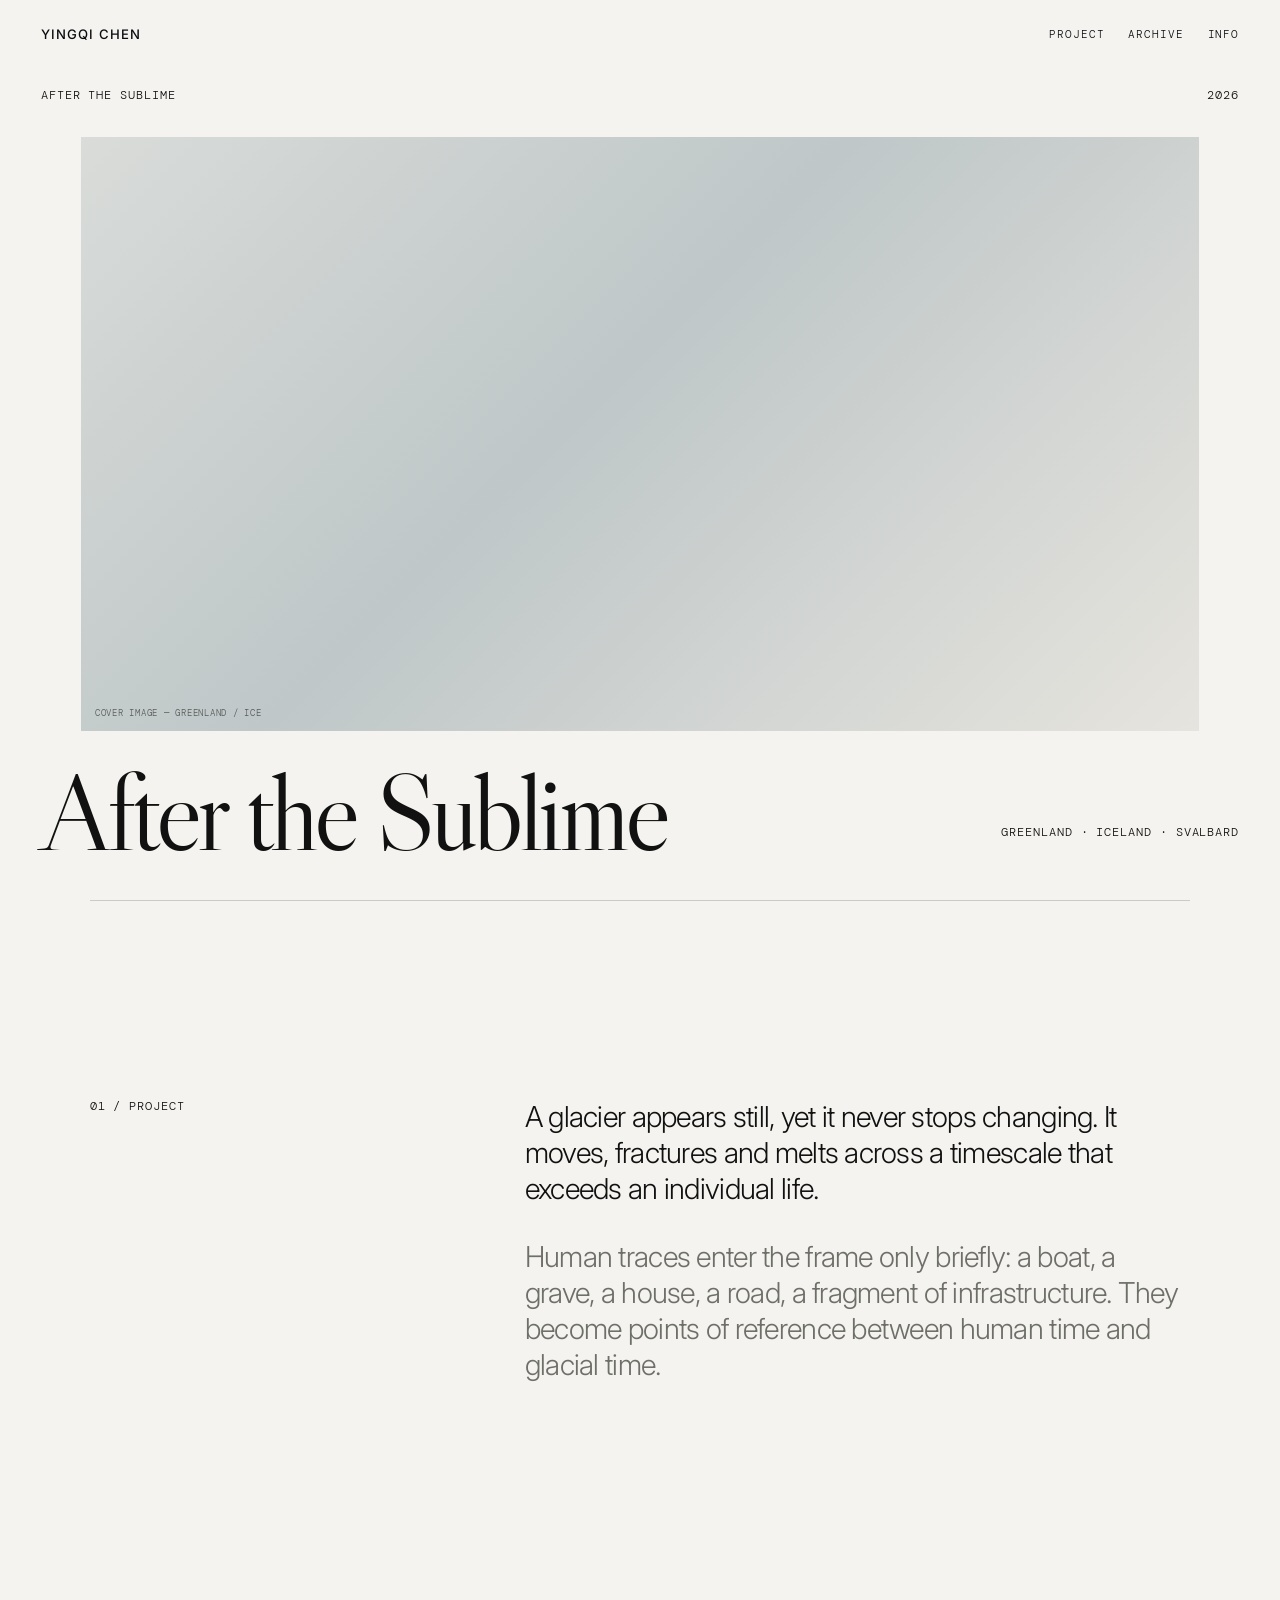
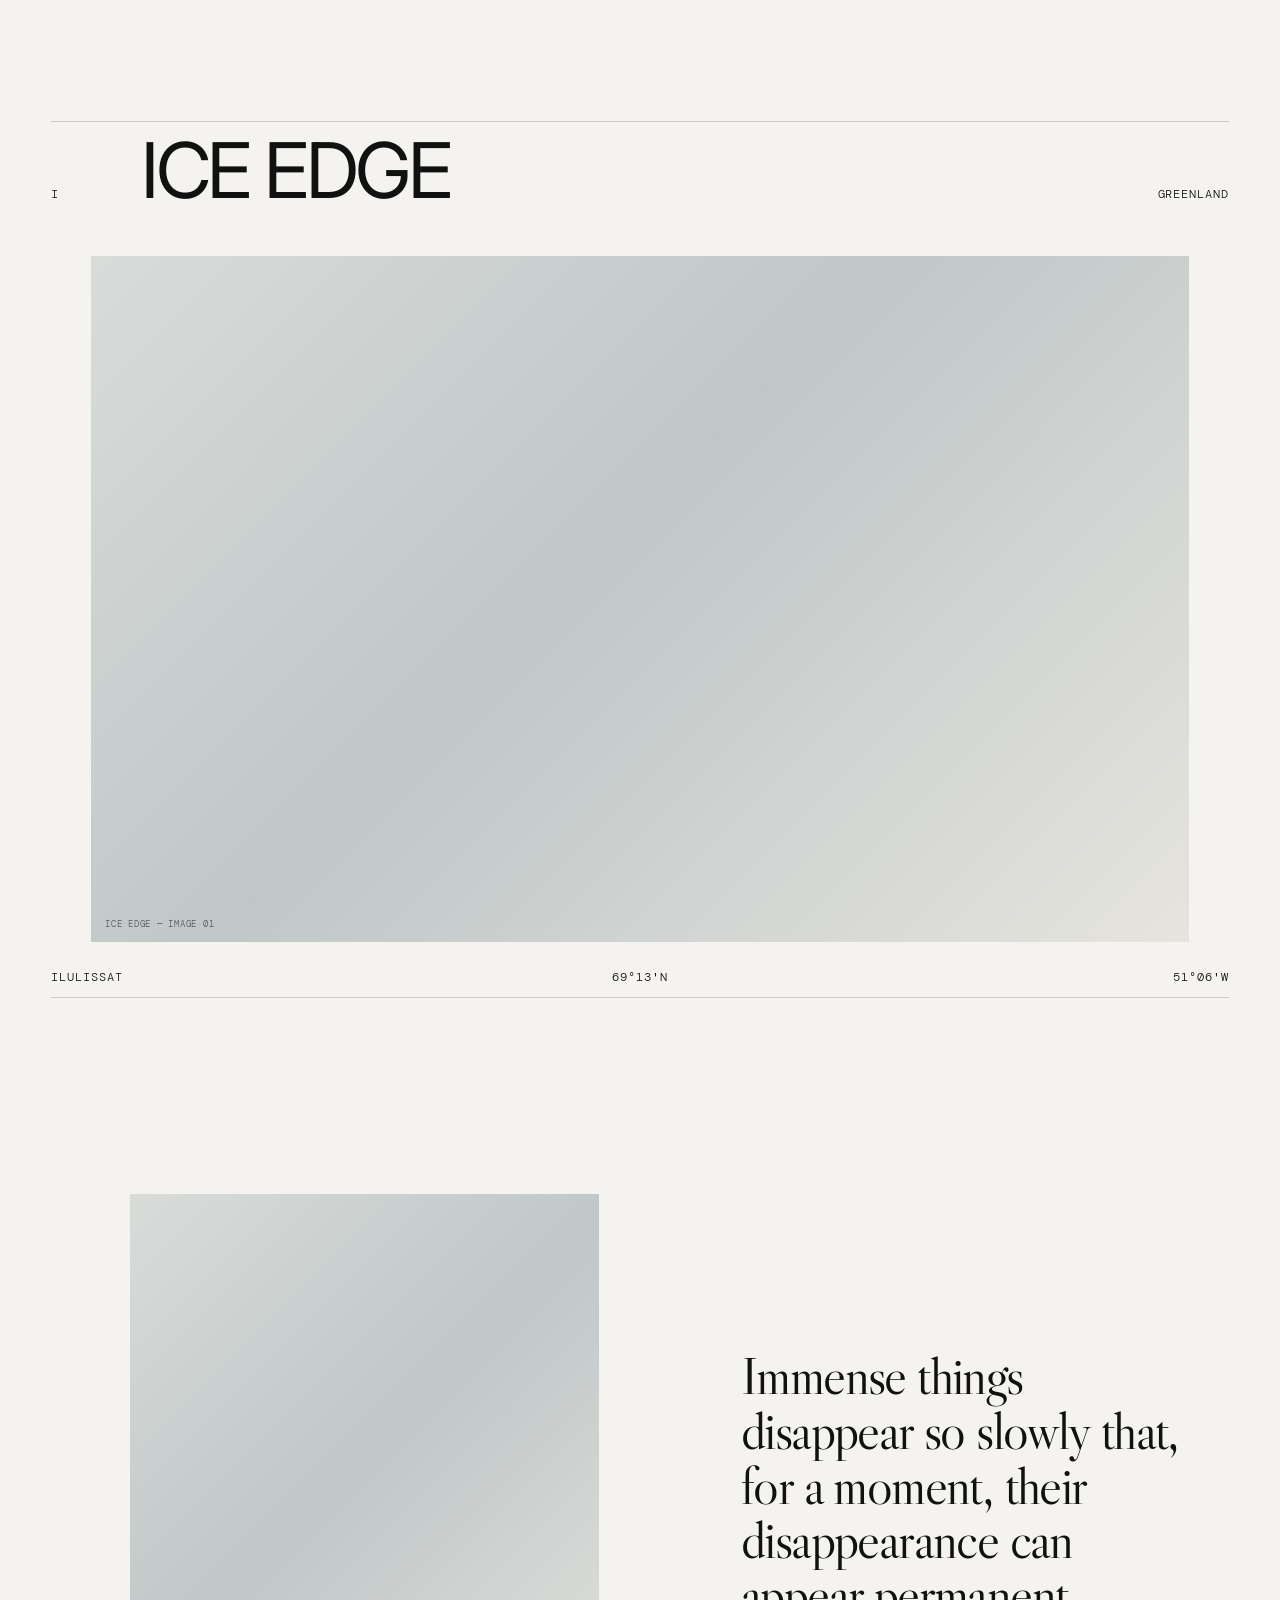
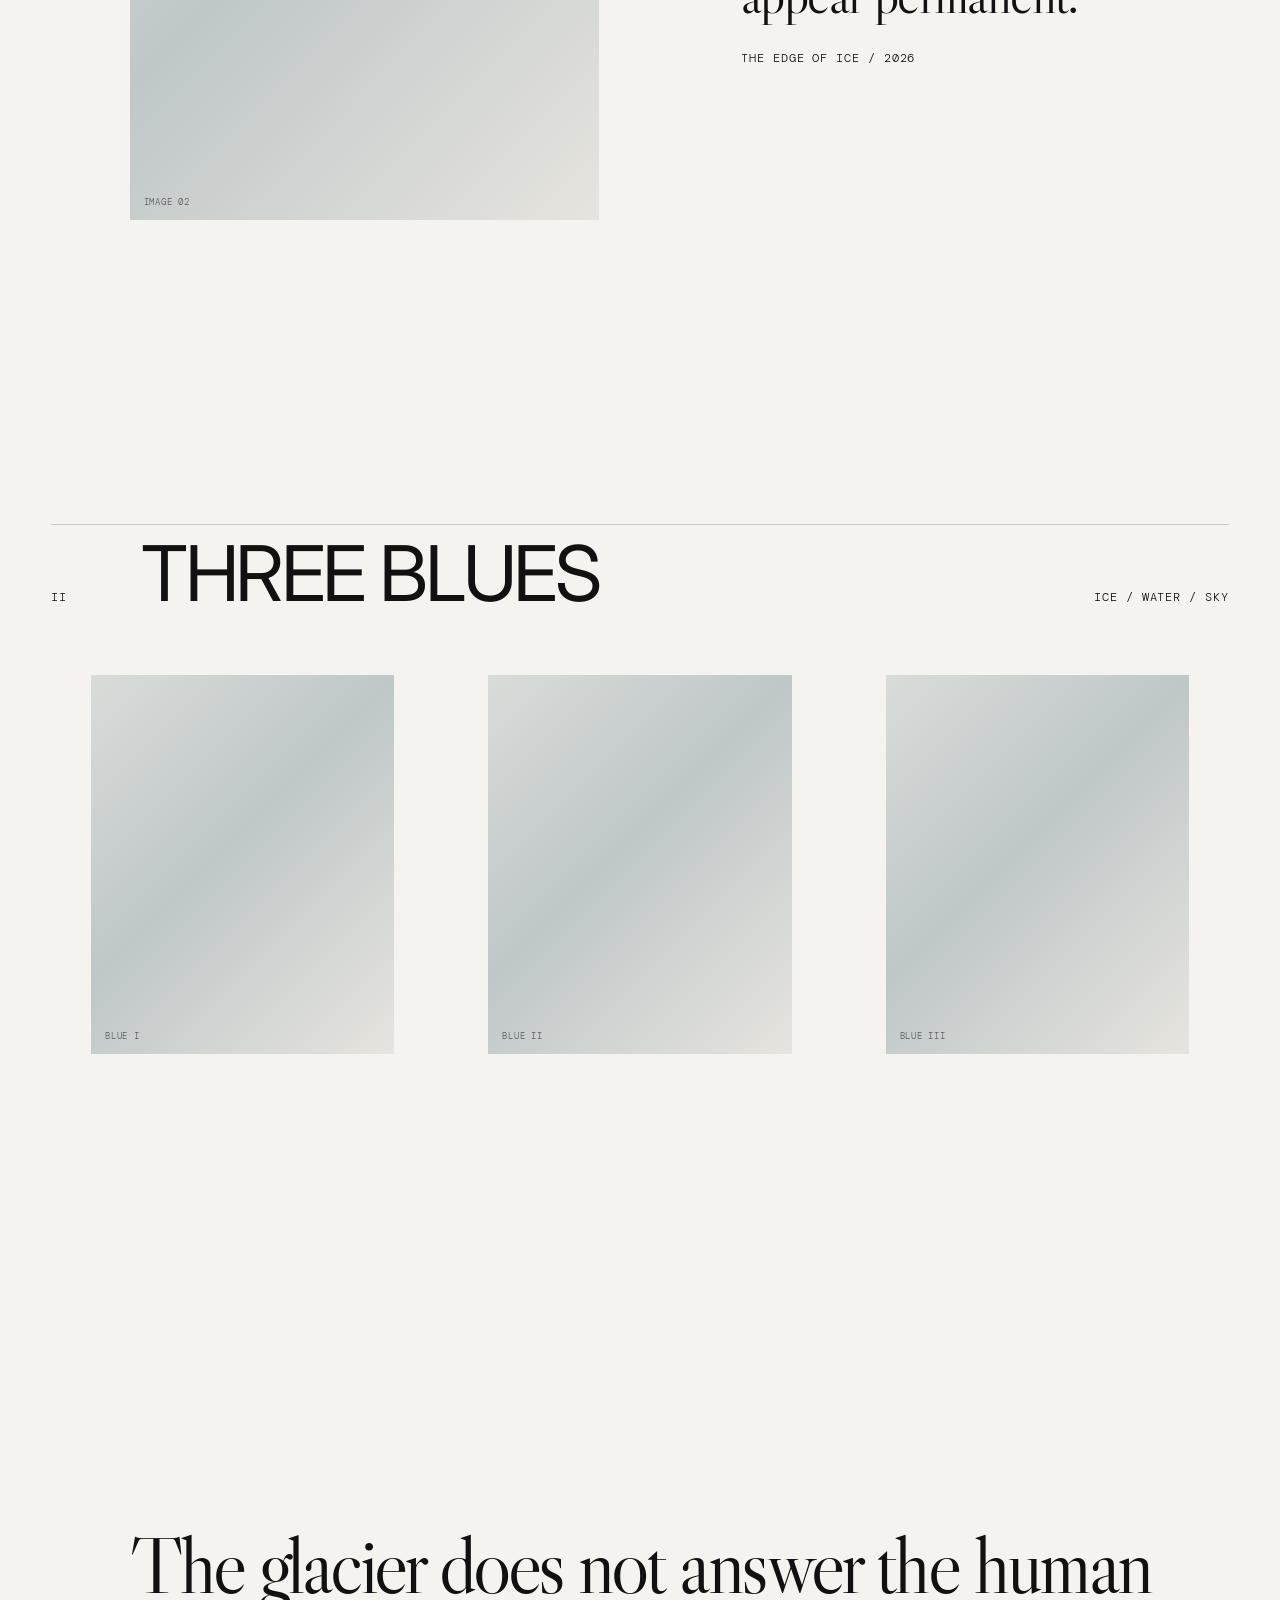
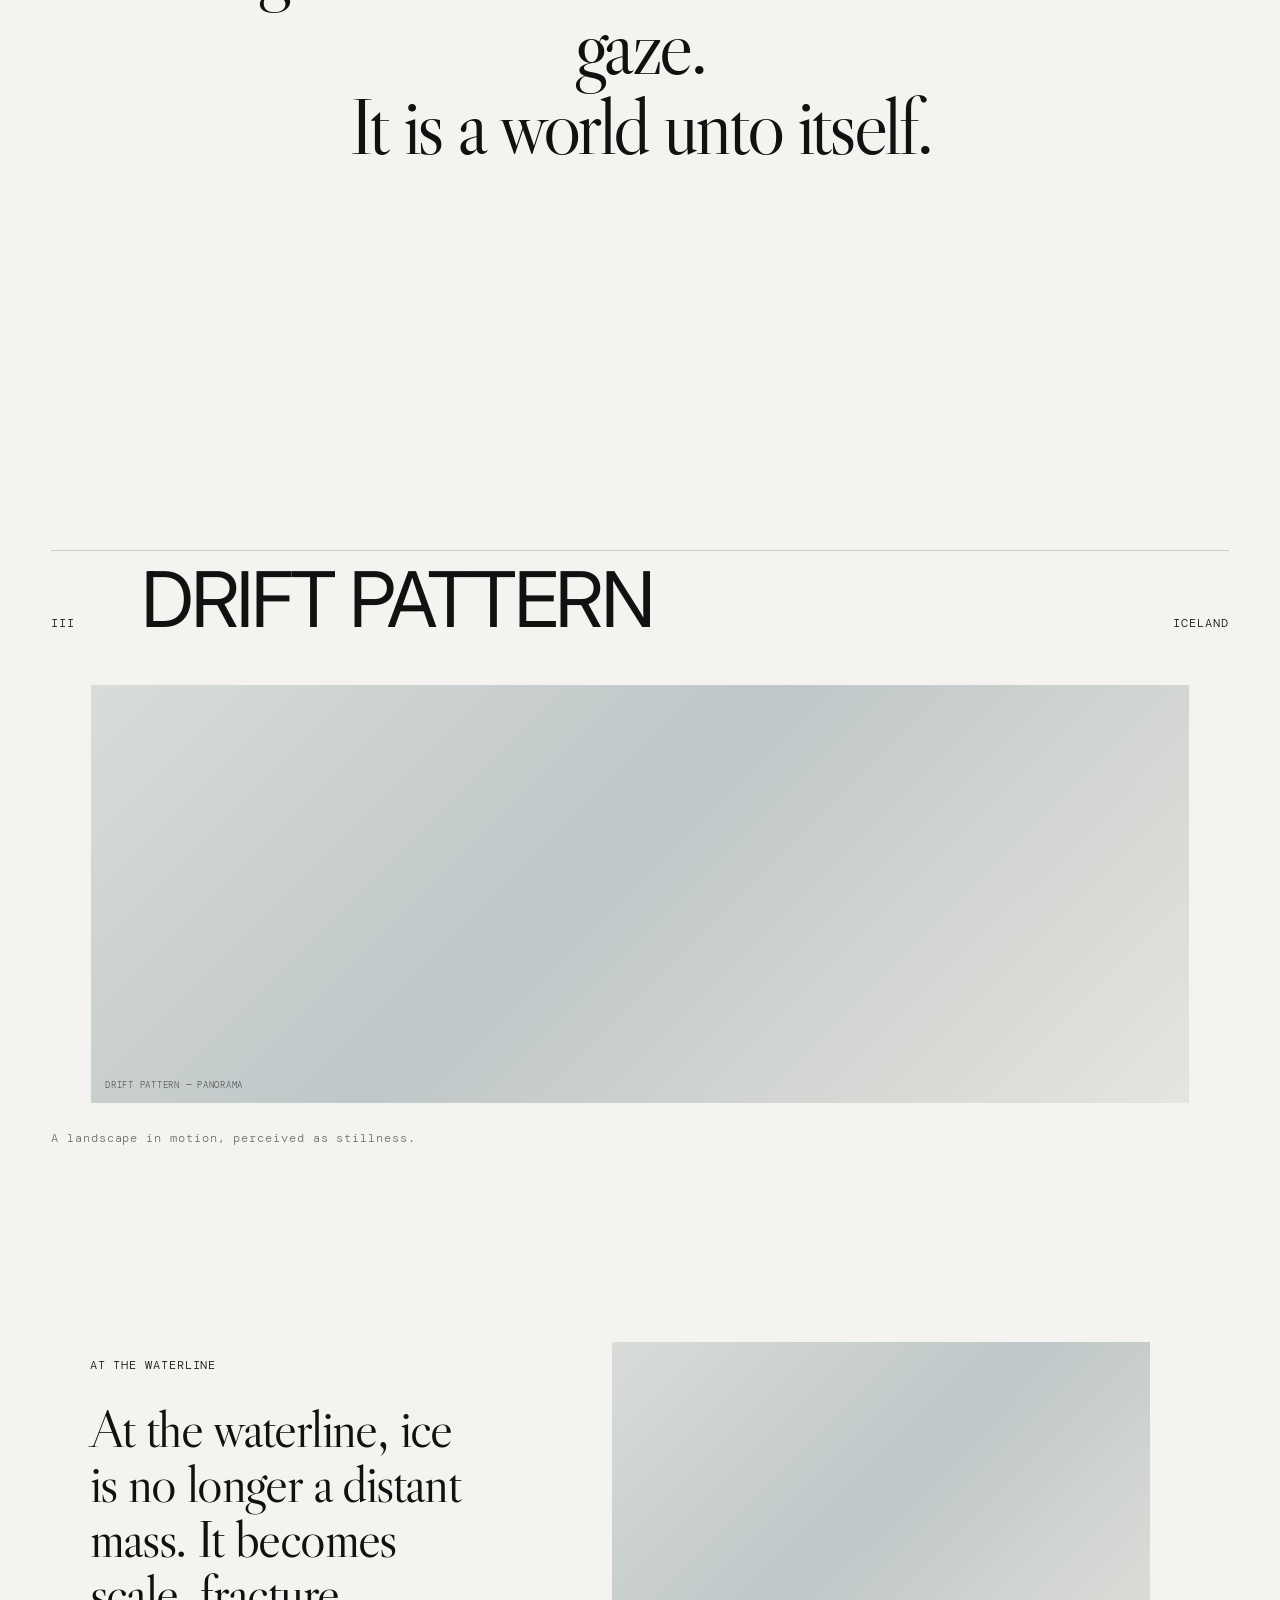
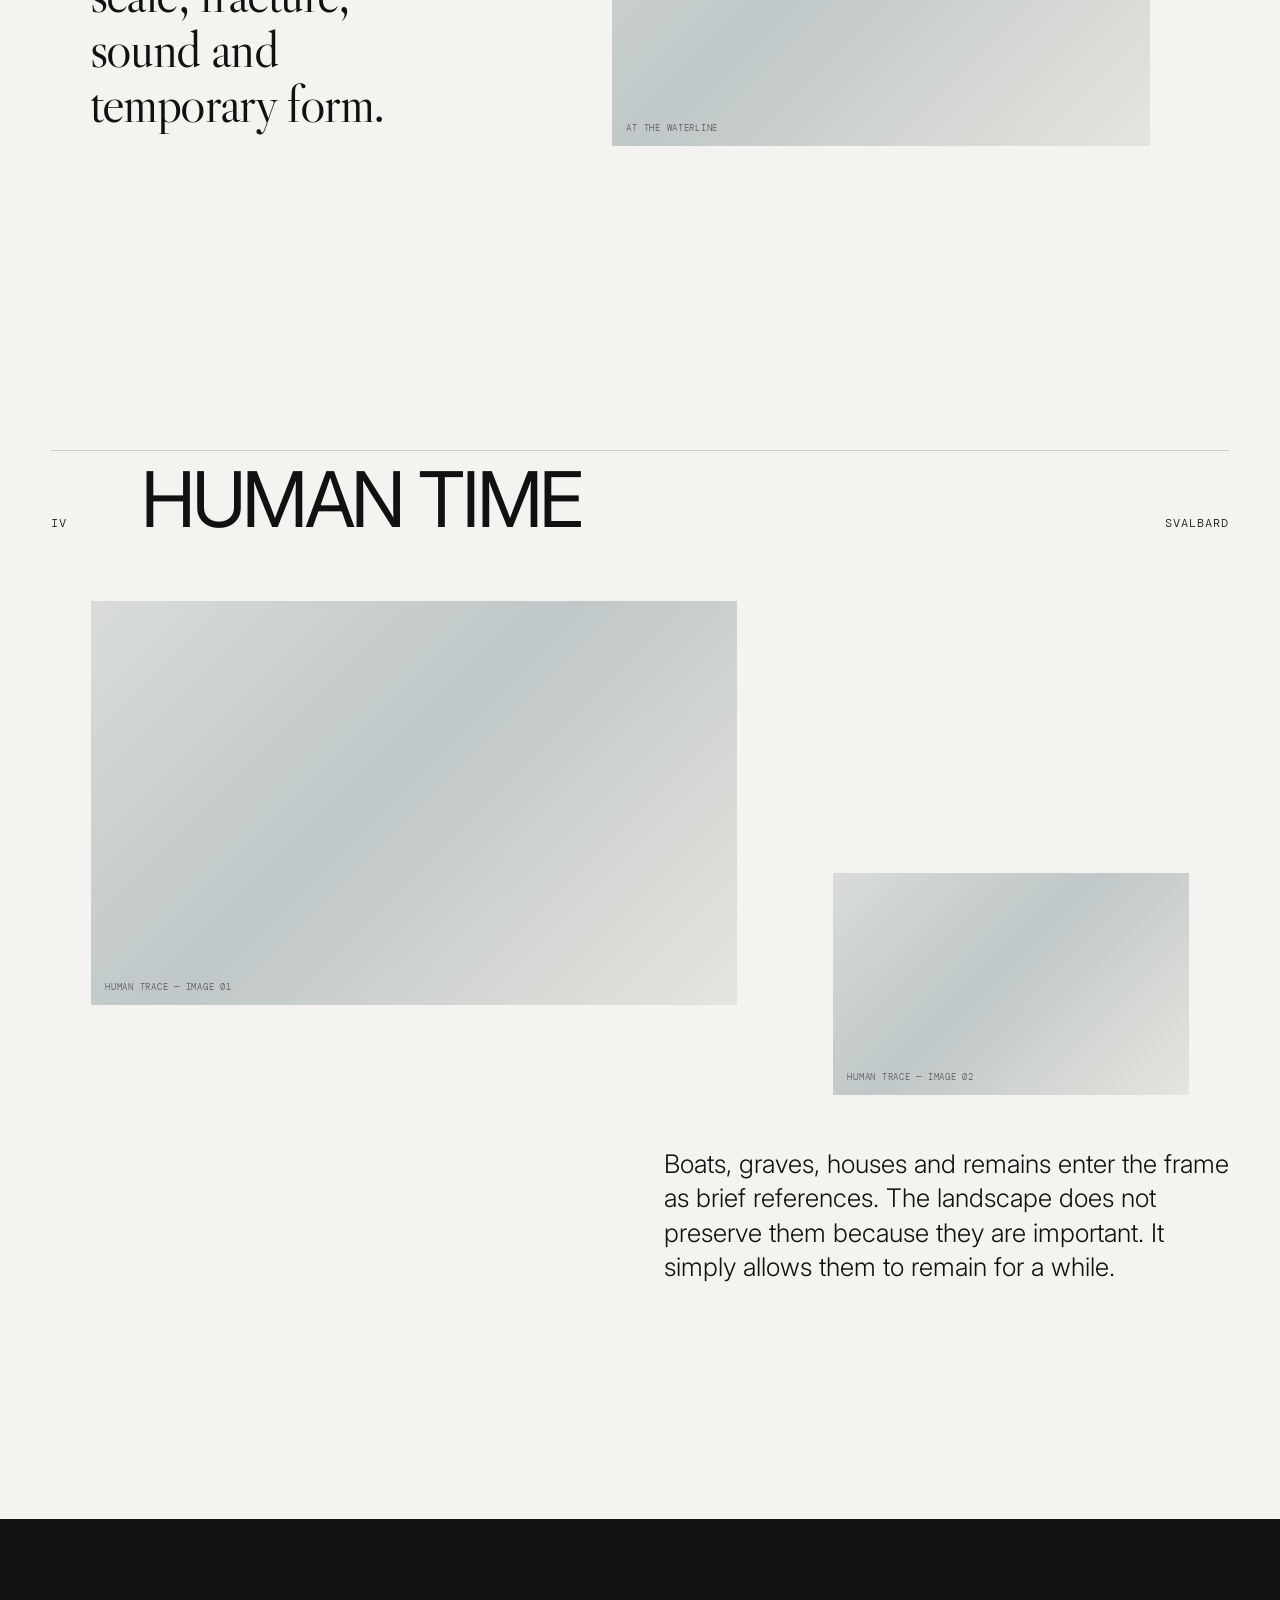
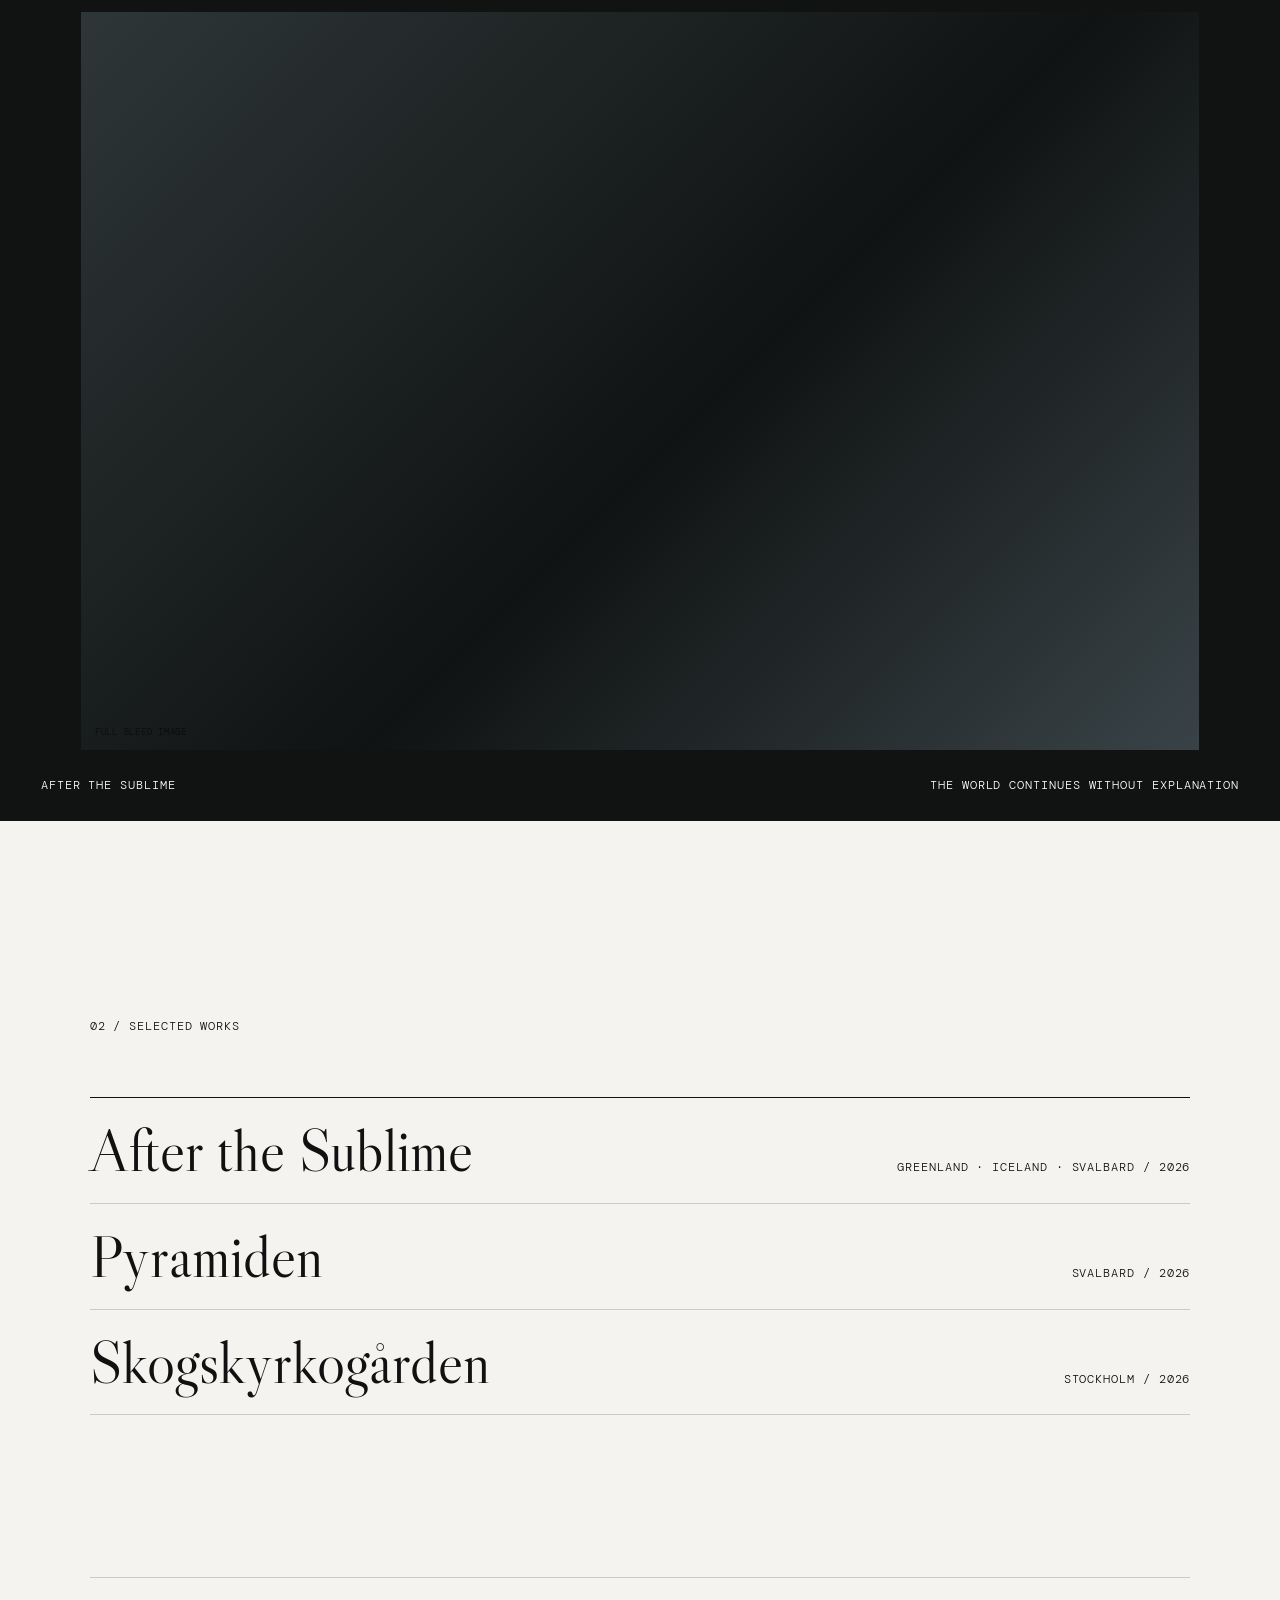
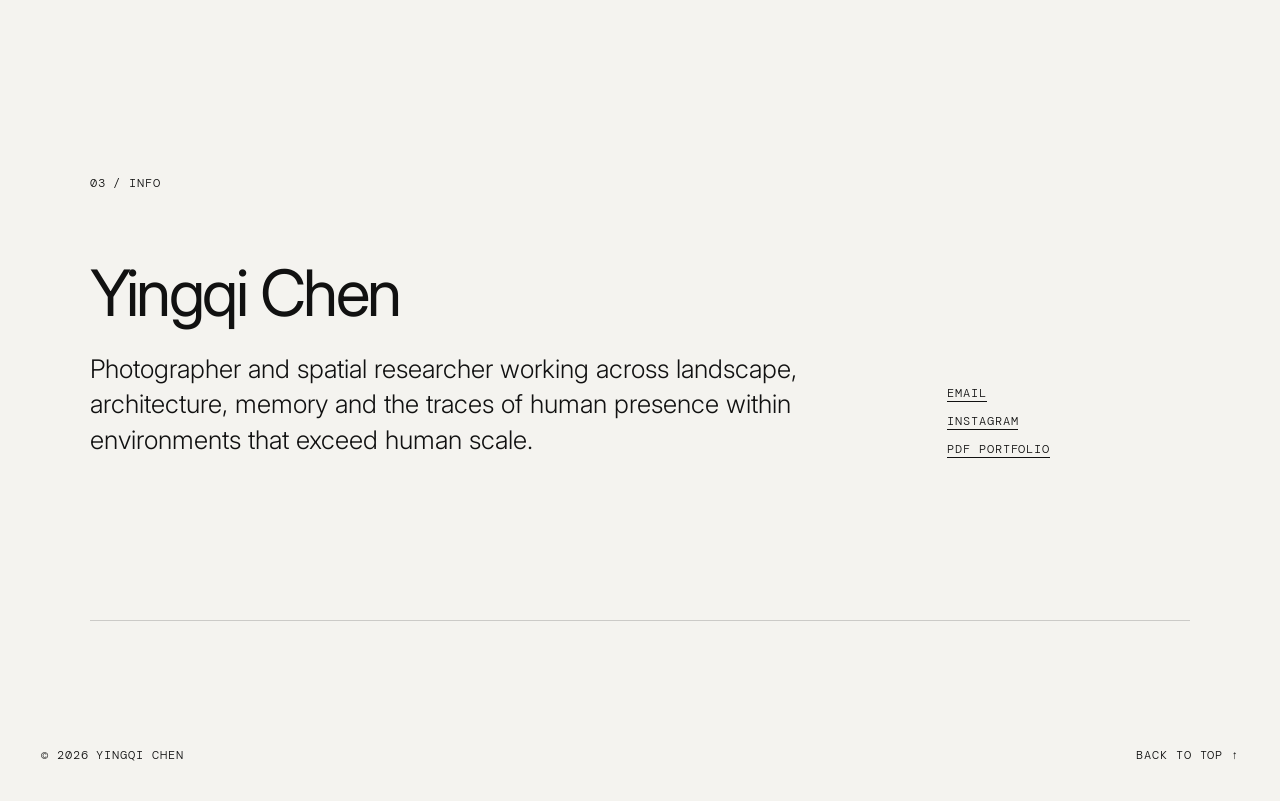
==== index.html @ 658fafdd "Add files via upload" ====
<!DOCTYPE html>
<html lang="en">
<head>
  <meta charset="UTF-8" />
  <meta name="viewport" content="width=device-width, initial-scale=1.0" />
  <meta name="description" content="Yingqi Chen — Photography. After the Sublime: Greenland, Iceland, Svalbard." />
  <title>Yingqi Chen — After the Sublime</title>
  <link rel="preconnect" href="https://fonts.googleapis.com">
  <link rel="preconnect" href="https://fonts.gstatic.com" crossorigin>
  <link href="https://fonts.googleapis.com/css2?family=DM+Mono:wght@300;400&family=Inter:wght@300;400;500&family=Libre+Caslon+Display&display=swap" rel="stylesheet">
  <link rel="stylesheet" href="style.css" />
</head>
<body>
  <header class="site-header">
    <a class="name" href="#top">YINGQI CHEN</a>
    <nav>
      <a href="#project">PROJECT</a>
      <a href="#archive">ARCHIVE</a>
      <a href="#info">INFO</a>
    </nav>
  </header>

  <main id="top">
    <section class="cover">
      <div class="cover-meta mono">
        <span>AFTER THE SUBLIME</span>
        <span>2026</span>
      </div>

      <figure class="cover-image image-placeholder" data-label="COVER IMAGE — GREENLAND / ICE">
        <img src="assets/images/cover.jpg" alt="After the Sublime cover image" onerror="this.remove()">
      </figure>

      <div class="cover-bottom">
        <h1>After the Sublime</h1>
        <p class="location mono">GREENLAND · ICELAND · SVALBARD</p>
      </div>
    </section>

    <section class="intro editorial-width" id="project">
      <div class="intro-index mono">01 / PROJECT</div>
      <div class="intro-copy">
        <p>
          A glacier appears still, yet it never stops changing.
          It moves, fractures and melts across a timescale that exceeds an individual life.
        </p>
        <p class="muted">
          Human traces enter the frame only briefly: a boat, a grave, a house, a road,
          a fragment of infrastructure. They become points of reference between human time
          and glacial time.
        </p>
      </div>
    </section>

    <section class="chapter chapter-wide">
      <div class="chapter-heading">
        <span class="mono">I</span>
        <h2>ICE EDGE</h2>
        <span class="mono">GREENLAND</span>
      </div>

      <figure class="image-placeholder landscape" data-label="ICE EDGE — IMAGE 01">
        <img src="assets/images/ice-edge-01.jpg" alt="Ice Edge 01" loading="lazy" onerror="this.remove()">
      </figure>

      <div class="caption-row mono">
        <span>ILULISSAT</span>
        <span>69°13′N</span>
        <span>51°06′W</span>
      </div>
    </section>

    <section class="spread split-spread">
      <figure class="image-placeholder portrait tall" data-label="IMAGE 02">
        <img src="assets/images/ice-edge-02.jpg" alt="Ice Edge 02" loading="lazy" onerror="this.remove()">
      </figure>
      <div class="spread-text">
        <p>
          Immense things disappear so slowly that, for a moment,
          their disappearance can appear permanent.
        </p>
        <span class="mono">THE EDGE OF ICE / 2026</span>
      </div>
    </section>

    <section class="chapter chapter-wide">
      <div class="chapter-heading">
        <span class="mono">II</span>
        <h2>THREE BLUES</h2>
        <span class="mono">ICE / WATER / SKY</span>
      </div>

      <div class="triptych">
        <figure class="image-placeholder portrait" data-label="BLUE I">
          <img src="assets/images/three-blues-01.jpg" alt="Three Blues 01" loading="lazy" onerror="this.remove()">
        </figure>
        <figure class="image-placeholder portrait" data-label="BLUE II">
          <img src="assets/images/three-blues-02.jpg" alt="Three Blues 02" loading="lazy" onerror="this.remove()">
        </figure>
        <figure class="image-placeholder portrait" data-label="BLUE III">
          <img src="assets/images/three-blues-03.jpg" alt="Three Blues 03" loading="lazy" onerror="this.remove()">
        </figure>
      </div>
    </section>

    <section class="quote-section">
      <blockquote>
        The glacier does not answer the human gaze.<br />
        It is a world unto itself.
      </blockquote>
    </section>

    <section class="chapter chapter-wide">
      <div class="chapter-heading">
        <span class="mono">III</span>
        <h2>DRIFT PATTERN</h2>
        <span class="mono">ICELAND</span>
      </div>

      <figure class="image-placeholder panorama" data-label="DRIFT PATTERN — PANORAMA">
        <img src="assets/images/drift-pattern-01.jpg" alt="Drift Pattern 01" loading="lazy" onerror="this.remove()">
      </figure>

      <div class="caption mono">A landscape in motion, perceived as stillness.</div>
    </section>

    <section class="spread reverse-spread">
      <div class="spread-text">
        <span class="mono">AT THE WATERLINE</span>
        <p>
          At the waterline, ice is no longer a distant mass.
          It becomes scale, fracture, sound and temporary form.
        </p>
      </div>
      <figure class="image-placeholder landscape medium" data-label="AT THE WATERLINE">
        <img src="assets/images/waterline-01.jpg" alt="At the Waterline" loading="lazy" onerror="this.remove()">
      </figure>
    </section>

    <section class="chapter chapter-wide">
      <div class="chapter-heading">
        <span class="mono">IV</span>
        <h2>HUMAN TIME</h2>
        <span class="mono">SVALBARD</span>
      </div>

      <div class="diptych">
        <figure class="image-placeholder landscape" data-label="HUMAN TRACE — IMAGE 01">
          <img src="assets/images/human-time-01.jpg" alt="Human Time 01" loading="lazy" onerror="this.remove()">
        </figure>
        <figure class="image-placeholder landscape" data-label="HUMAN TRACE — IMAGE 02">
          <img src="assets/images/human-time-02.jpg" alt="Human Time 02" loading="lazy" onerror="this.remove()">
        </figure>
      </div>

      <div class="body-copy">
        <p>
          Boats, graves, houses and remains enter the frame as brief references.
          The landscape does not preserve them because they are important.
          It simply allows them to remain for a while.
        </p>
      </div>
    </section>

    <section class="full-bleed dark-field">
      <figure class="image-placeholder full-image" data-label="FULL BLEED IMAGE">
        <img src="assets/images/full-bleed.jpg" alt="Polar landscape" loading="lazy" onerror="this.remove()">
      </figure>
      <div class="dark-caption mono">
        <span>AFTER THE SUBLIME</span>
        <span>THE WORLD CONTINUES WITHOUT EXPLANATION</span>
      </div>
    </section>

    <section class="archive editorial-width" id="archive">
      <div class="section-label mono">02 / SELECTED WORKS</div>
      <div class="project-list">
        <a href="#project">
          <span>After the Sublime</span>
          <span class="mono">GREENLAND · ICELAND · SVALBARD / 2026</span>
        </a>
        <a href="#">
          <span>Pyramiden</span>
          <span class="mono">SVALBARD / 2026</span>
        </a>
        <a href="#">
          <span>Skogskyrkogården</span>
          <span class="mono">STOCKHOLM / 2026</span>
        </a>
      </div>
    </section>

    <section class="info editorial-width" id="info">
      <div class="section-label mono">03 / INFO</div>
      <div class="info-grid">
        <div>
          <h3>Yingqi Chen</h3>
          <p>
            Photographer and spatial researcher working across landscape, architecture,
            memory and the traces of human presence within environments that exceed human scale.
          </p>
        </div>
        <div class="mono info-links">
          <a href="mailto:your@email.com">EMAIL</a>
          <a href="#" target="_blank" rel="noreferrer">INSTAGRAM</a>
          <a href="#" target="_blank" rel="noreferrer">PDF PORTFOLIO</a>
        </div>
      </div>
    </section>
  </main>

  <footer>
    <span class="mono">© 2026 YINGQI CHEN</span>
    <a class="mono" href="#top">BACK TO TOP ↑</a>
  </footer>

  <script src="script.js"></script>
</body>
</html>
---- style.css ----
/* =========================================================
   YINGQI CHEN — POLAR PHOTOBOOK WEBSITE
   Visual language: art book / polar archive / quiet editorial
   ========================================================= */

:root {
  --paper: #f4f3ef;
  --ink: #111111;
  --muted: #6f6f69;
  --line: rgba(17,17,17,.18);
  --dark: #111312;
  --page: min(92vw, 1480px);
  --editorial: min(86vw, 1180px);
}

* { box-sizing: border-box; }

html {
  scroll-behavior: smooth;
  background: var(--paper);
}

body {
  margin: 0;
  background: var(--paper);
  color: var(--ink);
  font-family: Inter, -apple-system, BlinkMacSystemFont, "Helvetica Neue", Arial, sans-serif;
  font-weight: 300;
  text-rendering: optimizeLegibility;
}

img {
  display: block;
  width: 100%;
  height: 100%;
  object-fit: cover;
}

a {
  color: inherit;
  text-decoration: none;
}

.mono {
  font-family: "DM Mono", ui-monospace, SFMono-Regular, Menlo, monospace;
  font-size: .72rem;
  letter-spacing: .08em;
}

.site-header {
  position: fixed;
  inset: 0 0 auto 0;
  z-index: 100;
  height: 68px;
  display: flex;
  align-items: center;
  justify-content: space-between;
  padding: 0 3.2vw;
  mix-blend-mode: difference;
  color: white;
  pointer-events: none;
}

.site-header a { pointer-events: auto; }

.site-header .name {
  font-size: .82rem;
  letter-spacing: .08em;
  font-weight: 500;
}

.site-header nav {
  display: flex;
  gap: 24px;
}

.site-header nav a {
  font-family: "DM Mono", monospace;
  font-size: .68rem;
  letter-spacing: .08em;
}

.cover {
  min-height: 100svh;
  padding: 88px 3.2vw 3.2vw;
  display: grid;
  grid-template-rows: auto 1fr auto;
  gap: 18px;
}

.cover-meta,
.cover-bottom {
  display: flex;
  justify-content: space-between;
  align-items: end;
}

.cover-image {
  min-height: 64vh;
}

.cover-bottom h1 {
  margin: 0;
  font-family: "Libre Caslon Display", Georgia, serif;
  font-weight: 400;
  font-size: clamp(3.4rem, 8.5vw, 9.6rem);
  line-height: .86;
  letter-spacing: -.045em;
}

.location {
  padding-bottom: .5rem;
}

.image-placeholder {
  position: relative;
  overflow: hidden;
  background:
    linear-gradient(135deg, #d9dcd9 0%, #bfc7c8 45%, #e6e4de 100%);
}

.image-placeholder::after {
  content: attr(data-label);
  position: absolute;
  left: 14px;
  bottom: 12px;
  font-family: "DM Mono", monospace;
  font-size: .58rem;
  letter-spacing: .08em;
  color: rgba(0,0,0,.55);
}

.image-placeholder:has(img)::after {
  opacity: 0;
}

.editorial-width {
  width: var(--editorial);
  margin: 0 auto;
}

.intro {
  padding: 22vh 0 24vh;
  display: grid;
  grid-template-columns: 1fr 2fr;
  gap: 8vw;
  border-top: 1px solid var(--line);
}

.intro-copy {
  max-width: 780px;
}

.intro-copy p {
  margin: 0 0 2rem;
  font-size: clamp(1.4rem, 2.25vw, 2.65rem);
  line-height: 1.25;
  letter-spacing: -.025em;
}

.intro-copy .muted {
  color: var(--muted);
}

.chapter-wide {
  width: var(--page);
  margin: 0 auto;
  padding: 10vh 0 18vh;
}

.chapter-heading {
  display: grid;
  grid-template-columns: 70px 1fr auto;
  align-items: baseline;
  gap: 20px;
  margin-bottom: 3.2rem;
  border-top: 1px solid var(--line);
  padding-top: 14px;
}

.chapter-heading h2 {
  margin: 0;
  font-weight: 400;
  font-size: clamp(2.4rem, 6vw, 7.2rem);
  letter-spacing: -.045em;
  line-height: .9;
}

.landscape { aspect-ratio: 16 / 10; }
.panorama { aspect-ratio: 21 / 8; }
.portrait { aspect-ratio: 4 / 5; }
.tall { aspect-ratio: 3 / 4; }
.medium { aspect-ratio: 4 / 3; }

.caption-row {
  display: grid;
  grid-template-columns: 1fr 1fr 1fr;
  padding-top: 12px;
  border-bottom: 1px solid var(--line);
  padding-bottom: 12px;
}

.caption-row span:nth-child(2) { text-align: center; }
.caption-row span:last-child { text-align: right; }

.spread {
  width: var(--editorial);
  margin: 2vh auto 22vh;
  display: grid;
  gap: 8vw;
  align-items: center;
}

.split-spread {
  grid-template-columns: minmax(0, 1.1fr) minmax(260px, .9fr);
}

.reverse-spread {
  grid-template-columns: minmax(260px, .8fr) minmax(0, 1.3fr);
}

.spread-text {
  display: flex;
  flex-direction: column;
  gap: 1.8rem;
}

.spread-text p {
  margin: 0;
  max-width: 560px;
  font-family: "Libre Caslon Display", Georgia, serif;
  font-size: clamp(2rem, 4.2vw, 4.6rem);
  line-height: 1.02;
  letter-spacing: -.03em;
}

.triptych {
  display: grid;
  grid-template-columns: repeat(3, 1fr);
  gap: 1.1vw;
}

.quote-section {
  min-height: 92vh;
  display: grid;
  place-items: center;
  padding: 12vh 8vw;
}

.quote-section blockquote {
  margin: 0;
  text-align: center;
  max-width: 1100px;
  font-family: "Libre Caslon Display", Georgia, serif;
  font-size: clamp(2.8rem, 6.3vw, 7rem);
  line-height: 1;
  letter-spacing: -.045em;
}

.caption {
  padding-top: 12px;
  color: var(--muted);
}

.diptych {
  display: grid;
  grid-template-columns: 1.25fr .75fr;
  gap: 1.3vw;
  align-items: end;
}

.diptych figure:last-child {
  transform: translateY(10vh);
}

.body-copy {
  width: 48%;
  margin: 14vh 0 0 auto;
}

.body-copy p {
  margin: 0;
  font-size: clamp(1.25rem, 2vw, 2.2rem);
  line-height: 1.35;
}

.full-bleed {
  margin-top: 8vh;
  background: var(--dark);
  color: white;
  padding: 6vw 3.2vw 2.2vw;
}

.full-image {
  min-height: 82svh;
  background:
    linear-gradient(135deg, #2e3637, #101313 55%, #394347);
}

.dark-caption {
  display: flex;
  justify-content: space-between;
  padding-top: 12px;
}

.archive,
.info {
  padding: 22vh 0 18vh;
  border-bottom: 1px solid var(--line);
}

.section-label {
  margin-bottom: 7vh;
}

.project-list {
  border-top: 1px solid var(--ink);
}

.project-list a {
  display: grid;
  grid-template-columns: 1fr auto;
  align-items: baseline;
  gap: 30px;
  padding: 24px 0 22px;
  border-bottom: 1px solid var(--line);
  transition: opacity .25s ease, padding-left .25s ease;
}

.project-list a:hover {
  opacity: .55;
  padding-left: 10px;
}

.project-list a > span:first-child {
  font-family: "Libre Caslon Display", Georgia, serif;
  font-size: clamp(2rem, 4.6vw, 5rem);
  line-height: 1;
}

.info-grid {
  display: grid;
  grid-template-columns: 1.5fr .5fr;
  gap: 10vw;
}

.info h3 {
  margin: 0 0 1.2rem;
  font-size: clamp(2.4rem, 5vw, 5.6rem);
  font-weight: 400;
  letter-spacing: -.04em;
}

.info p {
  margin: 0;
  max-width: 720px;
  font-size: clamp(1.2rem, 2vw, 2.1rem);
  line-height: 1.4;
}

.info-links {
  display: flex;
  flex-direction: column;
  gap: 12px;
  align-items: flex-start;
  justify-content: flex-end;
}

.info-links a {
  border-bottom: 1px solid var(--ink);
}

footer {
  min-height: 180px;
  display: flex;
  justify-content: space-between;
  align-items: end;
  padding: 0 3.2vw 3vw;
}

/* Subtle reveal */
.reveal {
  opacity: 0;
  transform: translateY(22px);
  transition: opacity .8s ease, transform .8s cubic-bezier(.2,.7,.2,1);
}

.reveal.visible {
  opacity: 1;
  transform: none;
}

@media (prefers-reduced-motion: reduce) {
  html { scroll-behavior: auto; }
  .reveal { opacity: 1; transform: none; transition: none; }
}

@media (max-width: 820px) {
  .site-header { padding: 0 20px; }
  .site-header nav { gap: 14px; }
  .site-header nav a:nth-child(2) { display: none; }

  .cover {
    min-height: 100svh;
    padding: 80px 20px 20px;
  }

  .cover-image { min-height: 58vh; }

  .cover-bottom {
    display: block;
  }

  .cover-bottom h1 {
    font-size: clamp(3.3rem, 17vw, 6rem);
    margin-bottom: 16px;
  }

  .editorial-width,
  .chapter-wide {
    width: calc(100vw - 40px);
  }

  .intro {
    padding: 16vh 0;
    grid-template-columns: 1fr;
    gap: 50px;
  }

  .intro-copy p {
    font-size: 1.65rem;
  }

  .chapter-wide {
    padding: 7vh 0 13vh;
  }

  .chapter-heading {
    grid-template-columns: 40px 1fr;
  }

  .chapter-heading > span:last-child {
    grid-column: 2;
  }

  .spread,
  .split-spread,
  .reverse-spread {
    width: calc(100vw - 40px);
    grid-template-columns: 1fr;
    margin-bottom: 16vh;
  }

  .spread-text p {
    font-size: 2.7rem;
  }

  .triptych {
    grid-template-columns: 1fr;
    gap: 20px;
  }

  .quote-section {
    min-height: 72vh;
    padding: 10vh 20px;
  }

  .quote-section blockquote {
    font-size: clamp(2.8rem, 13vw, 4.8rem);
  }

  .panorama {
    aspect-ratio: 4 / 3;
  }

  .diptych {
    grid-template-columns: 1fr;
    gap: 20px;
  }

  .diptych figure:last-child {
    transform: none;
    width: 72%;
    margin-left: auto;
  }

  .body-copy {
    width: 85%;
    margin-top: 8vh;
  }

  .full-bleed {
    padding: 20px;
  }

  .full-image {
    min-height: 72svh;
  }

  .dark-caption {
    gap: 20px;
  }

  .project-list a {
    grid-template-columns: 1fr;
    gap: 12px;
  }

  .info-grid {
    grid-template-columns: 1fr;
    gap: 60px;
  }

  footer {
    min-height: 140px;
    padding: 0 20px 20px;
  }
}
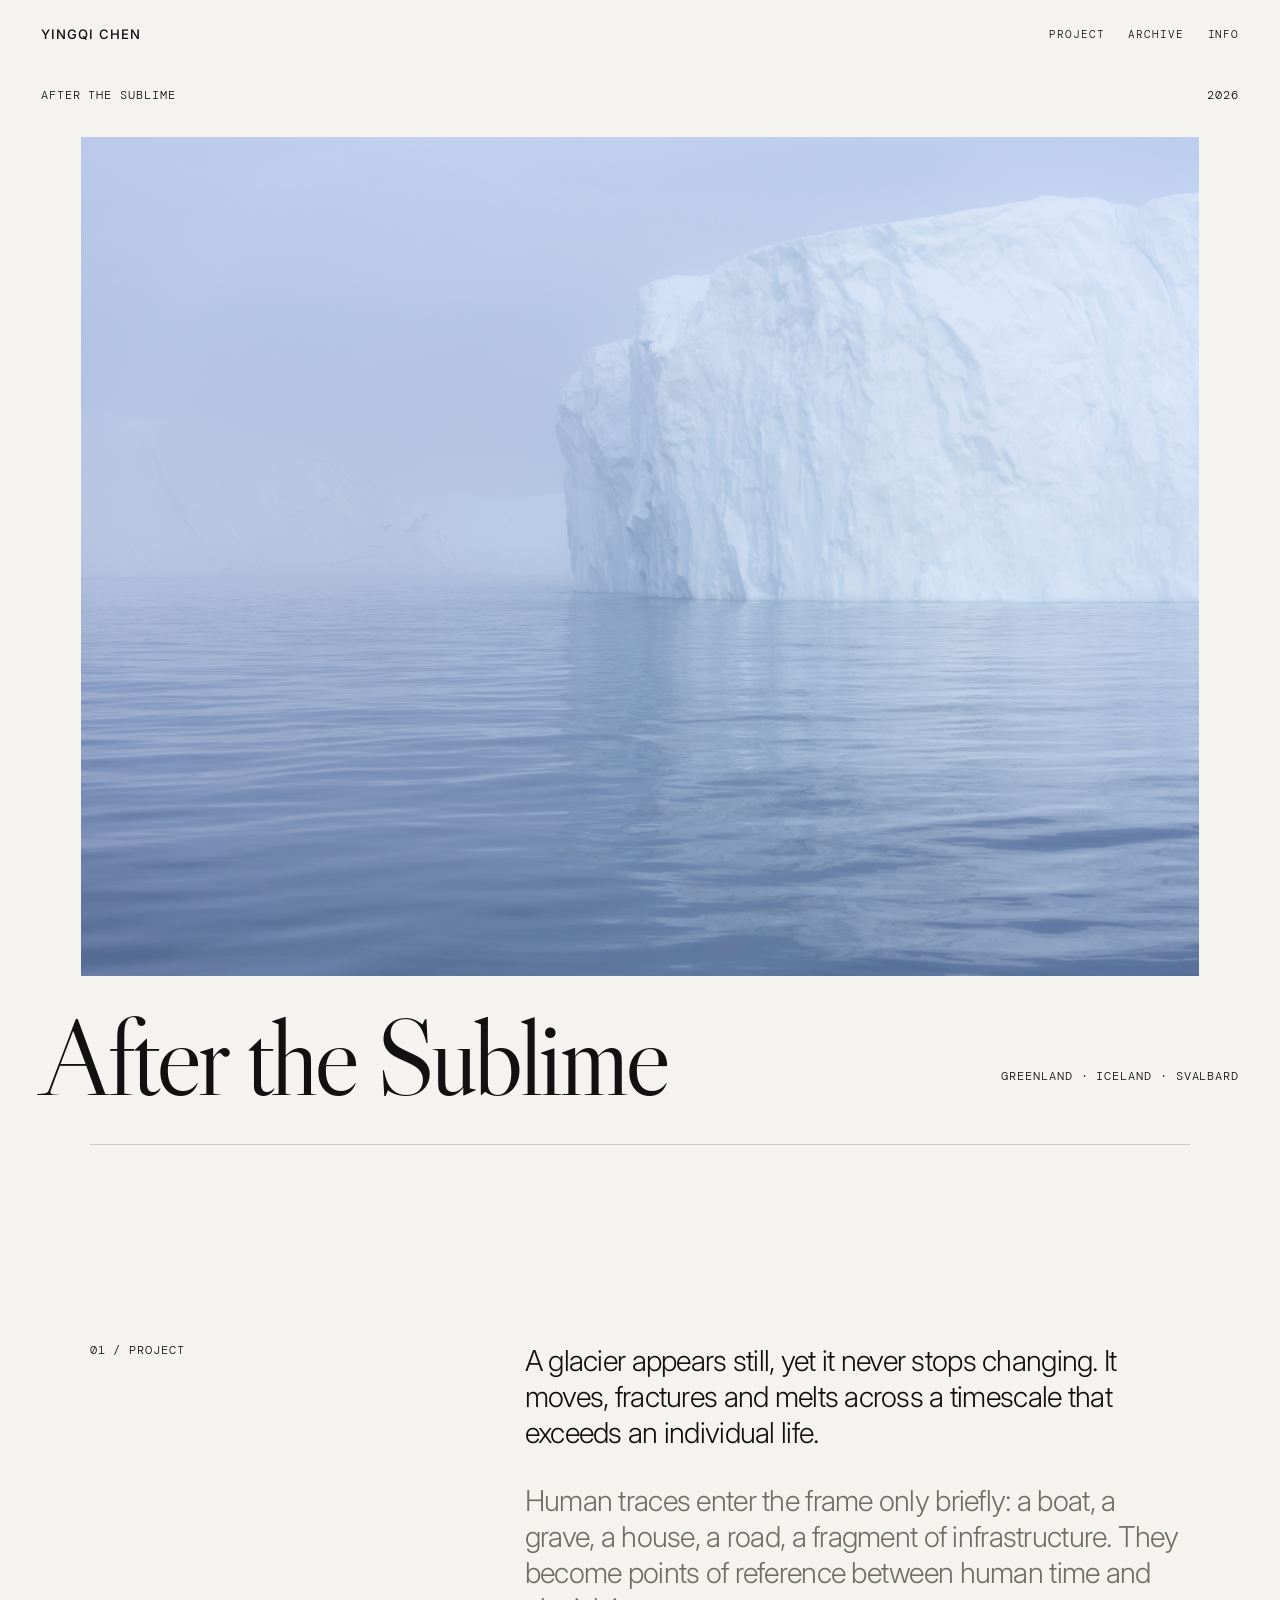
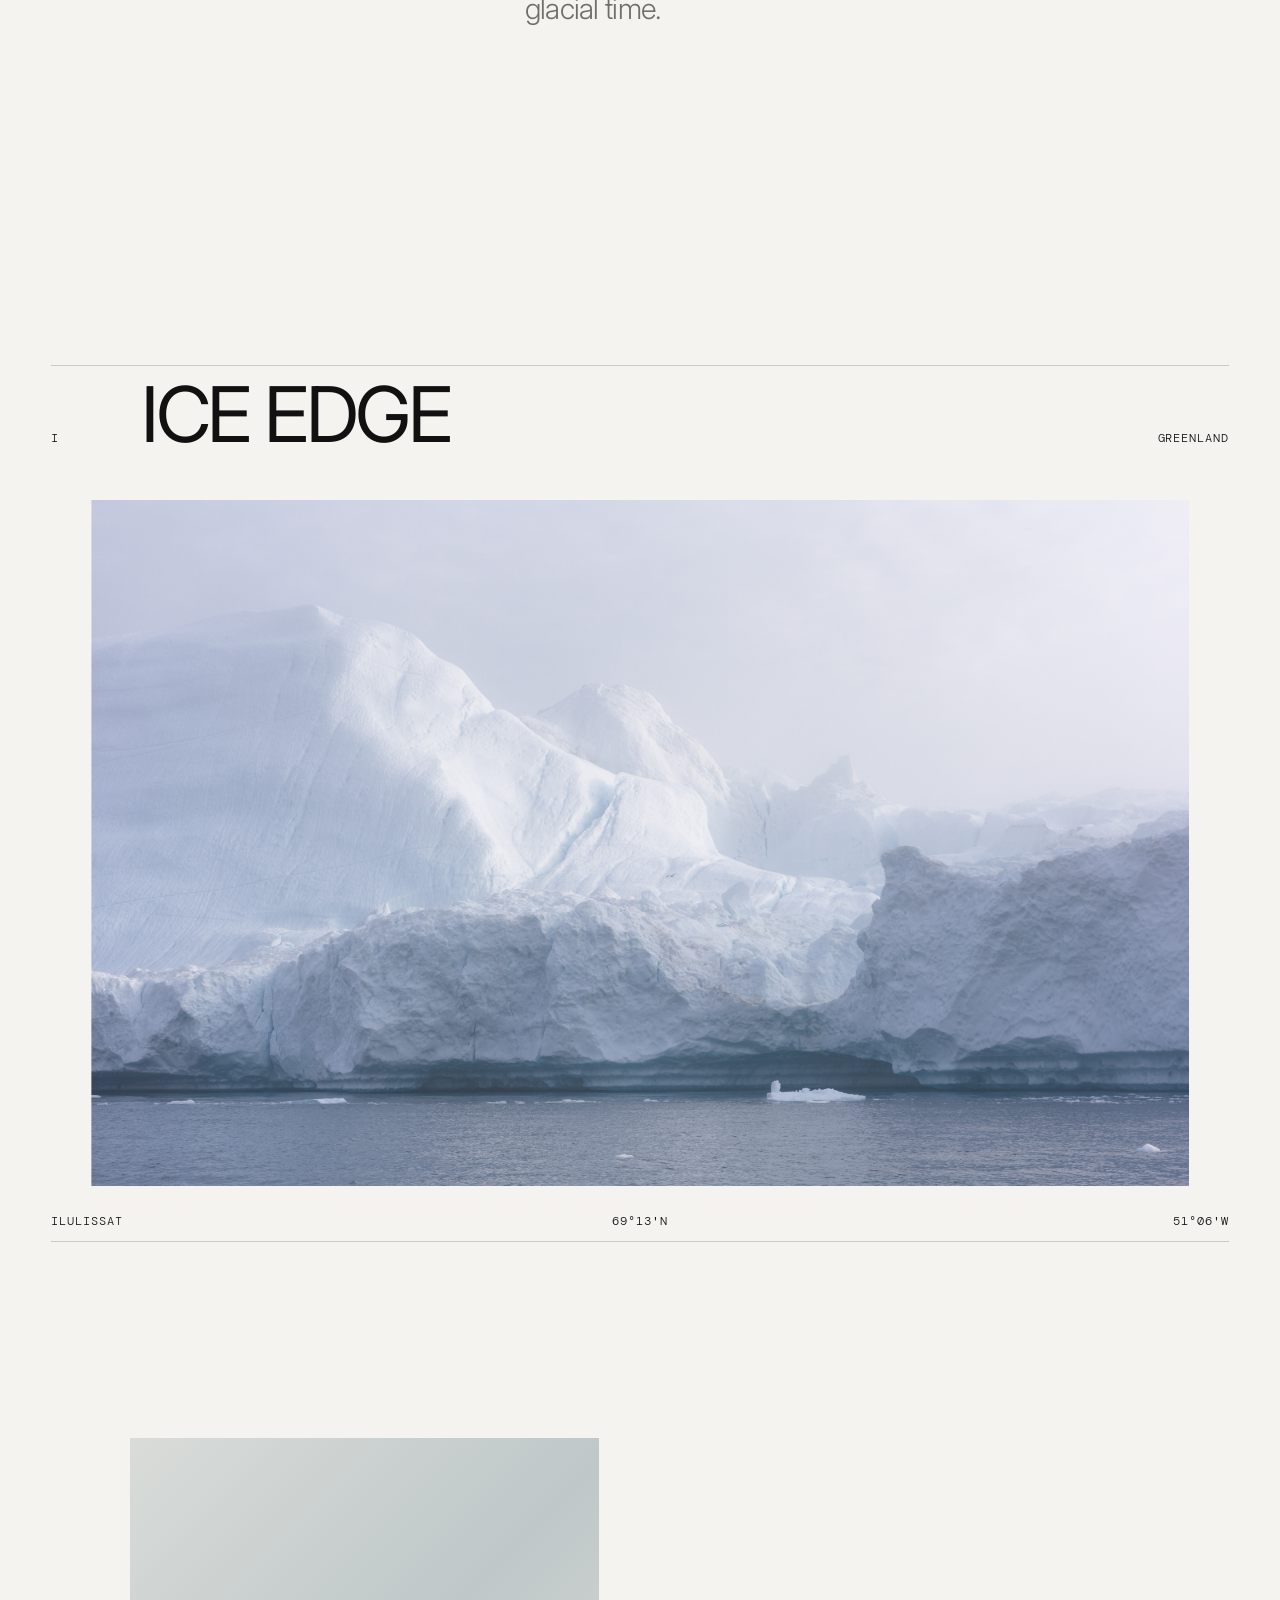
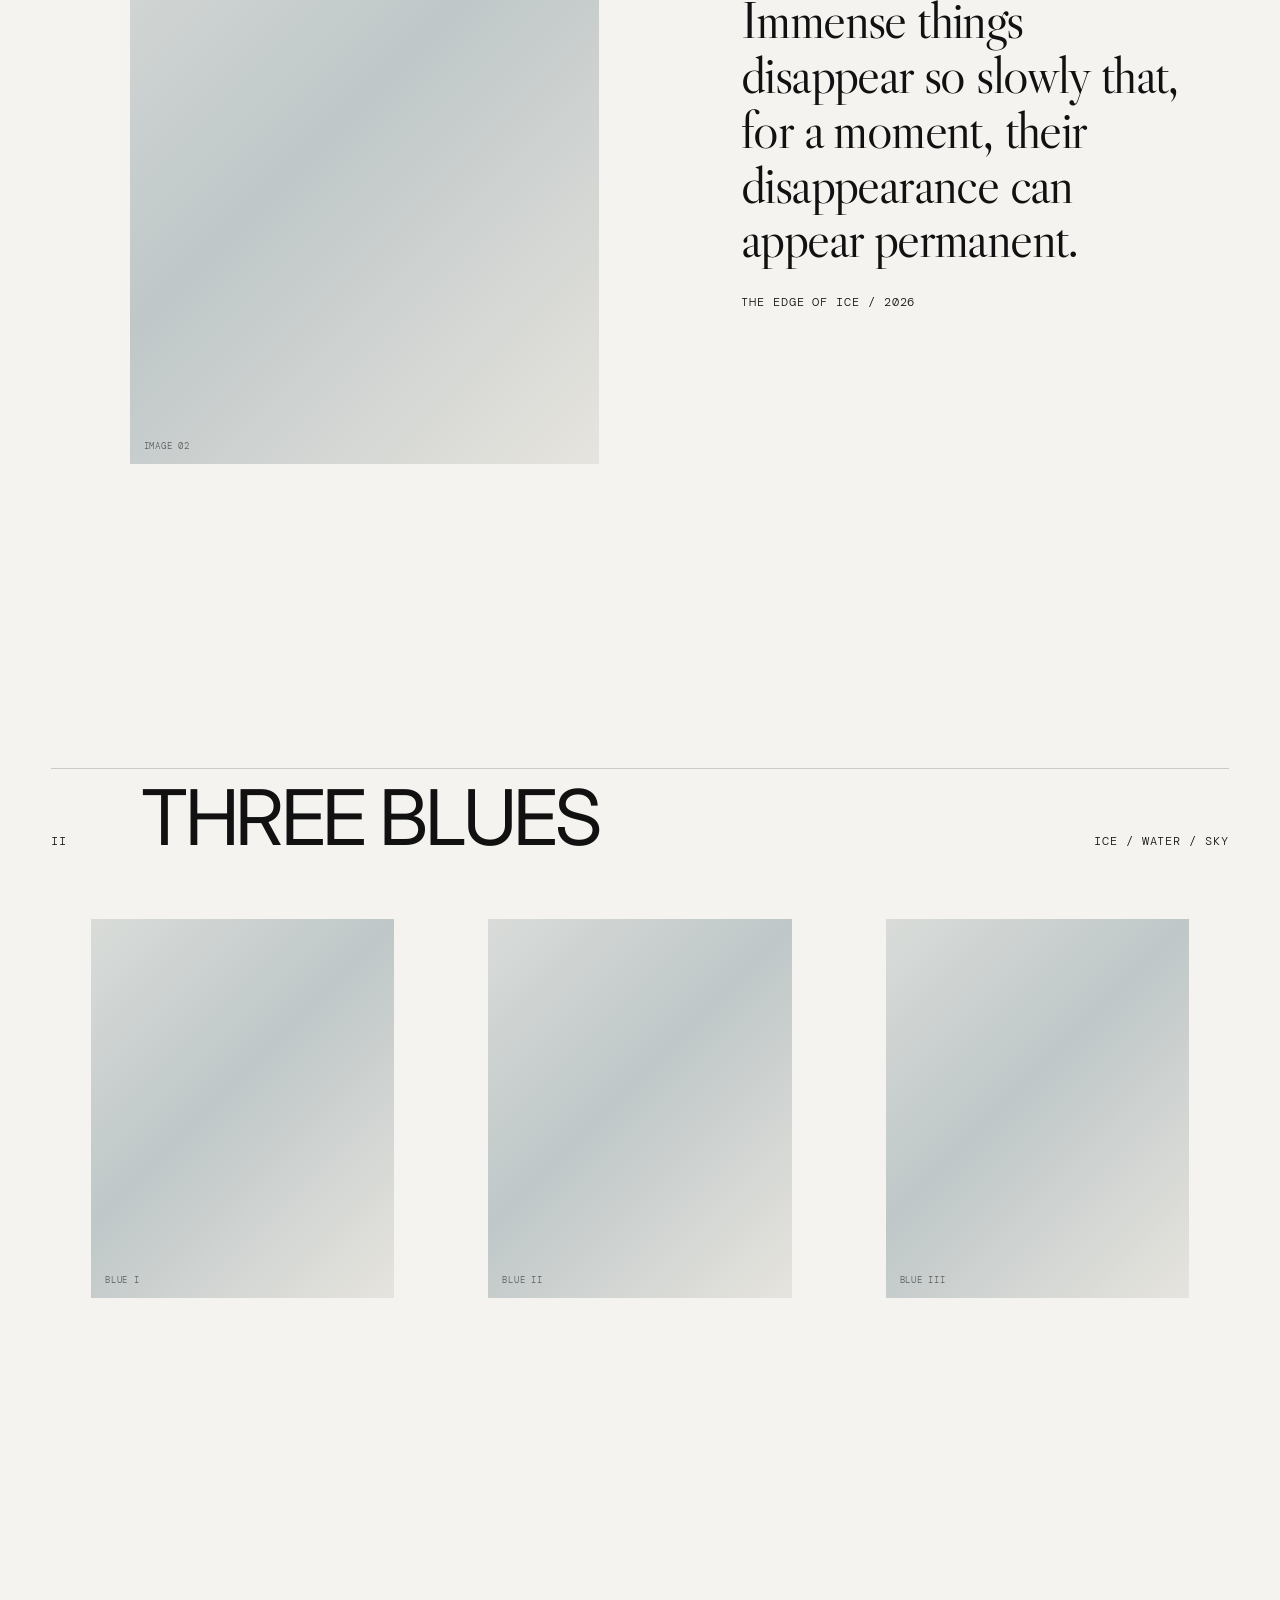
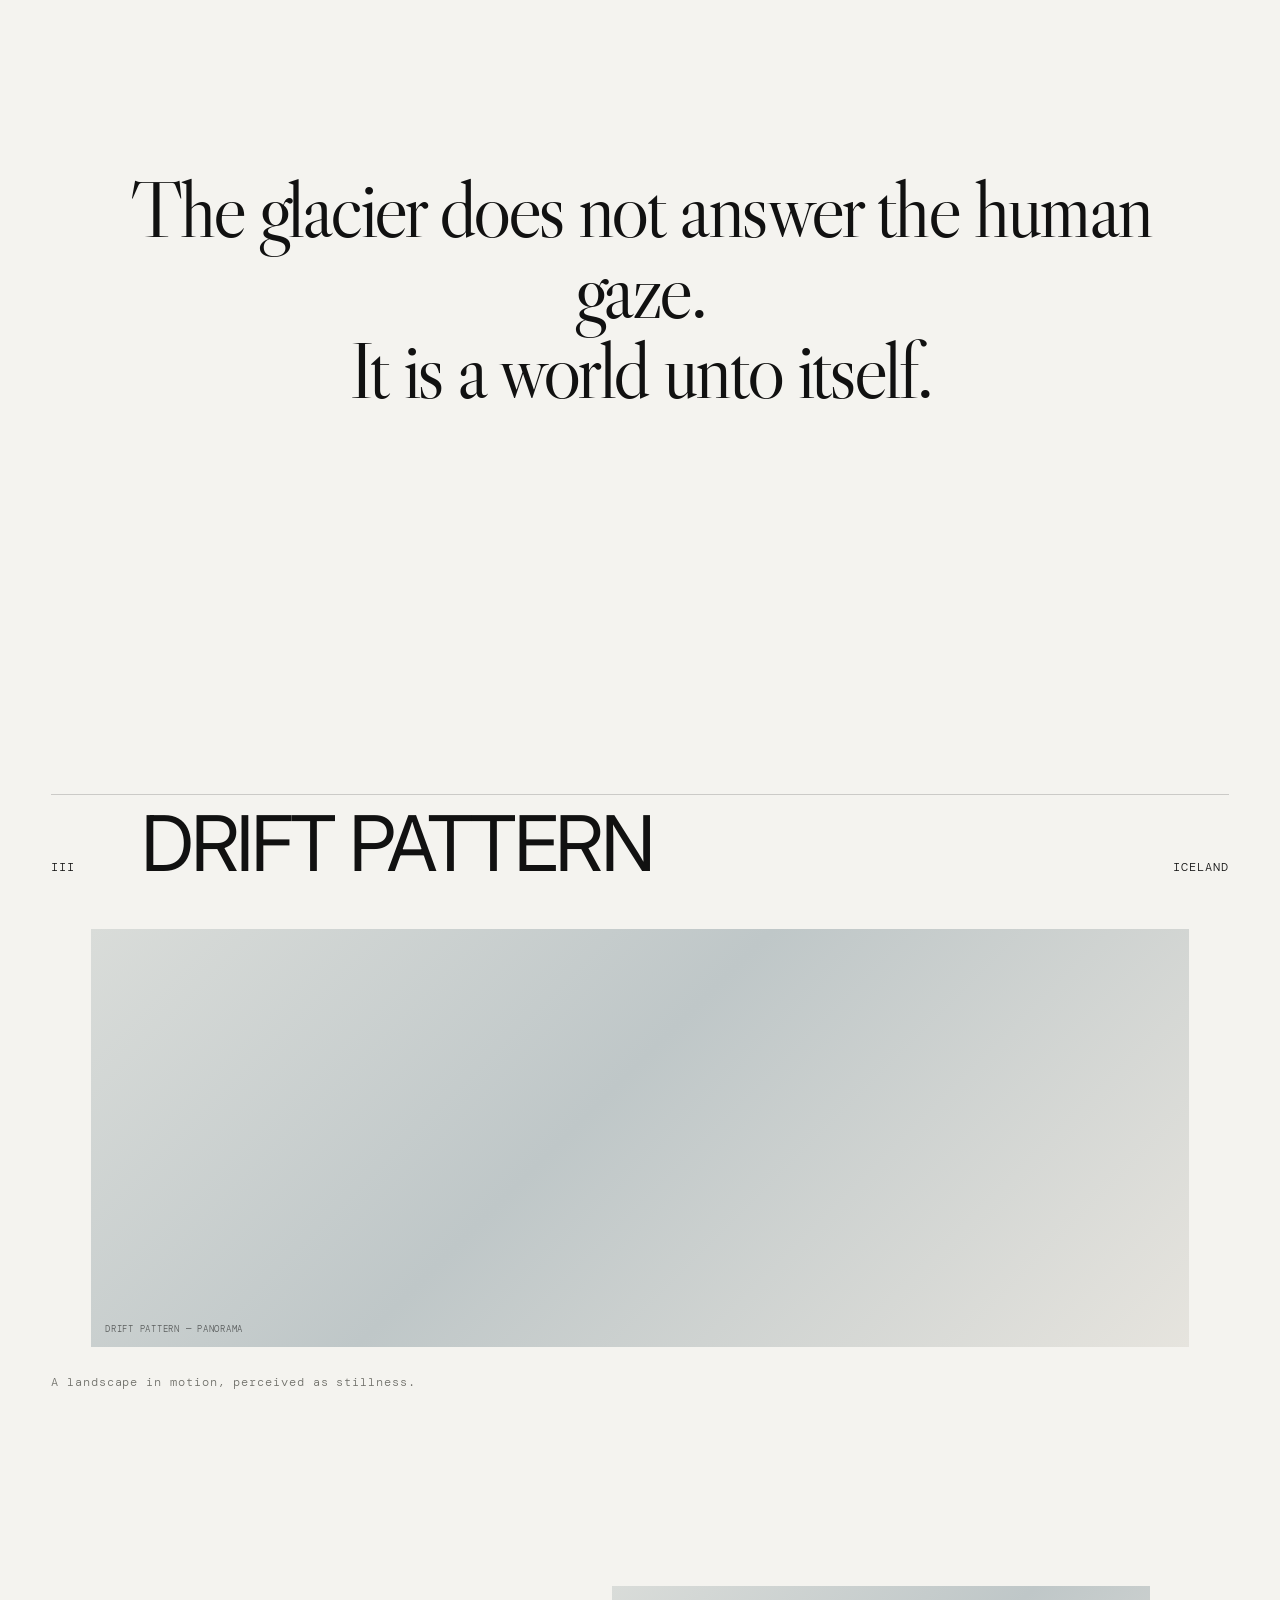
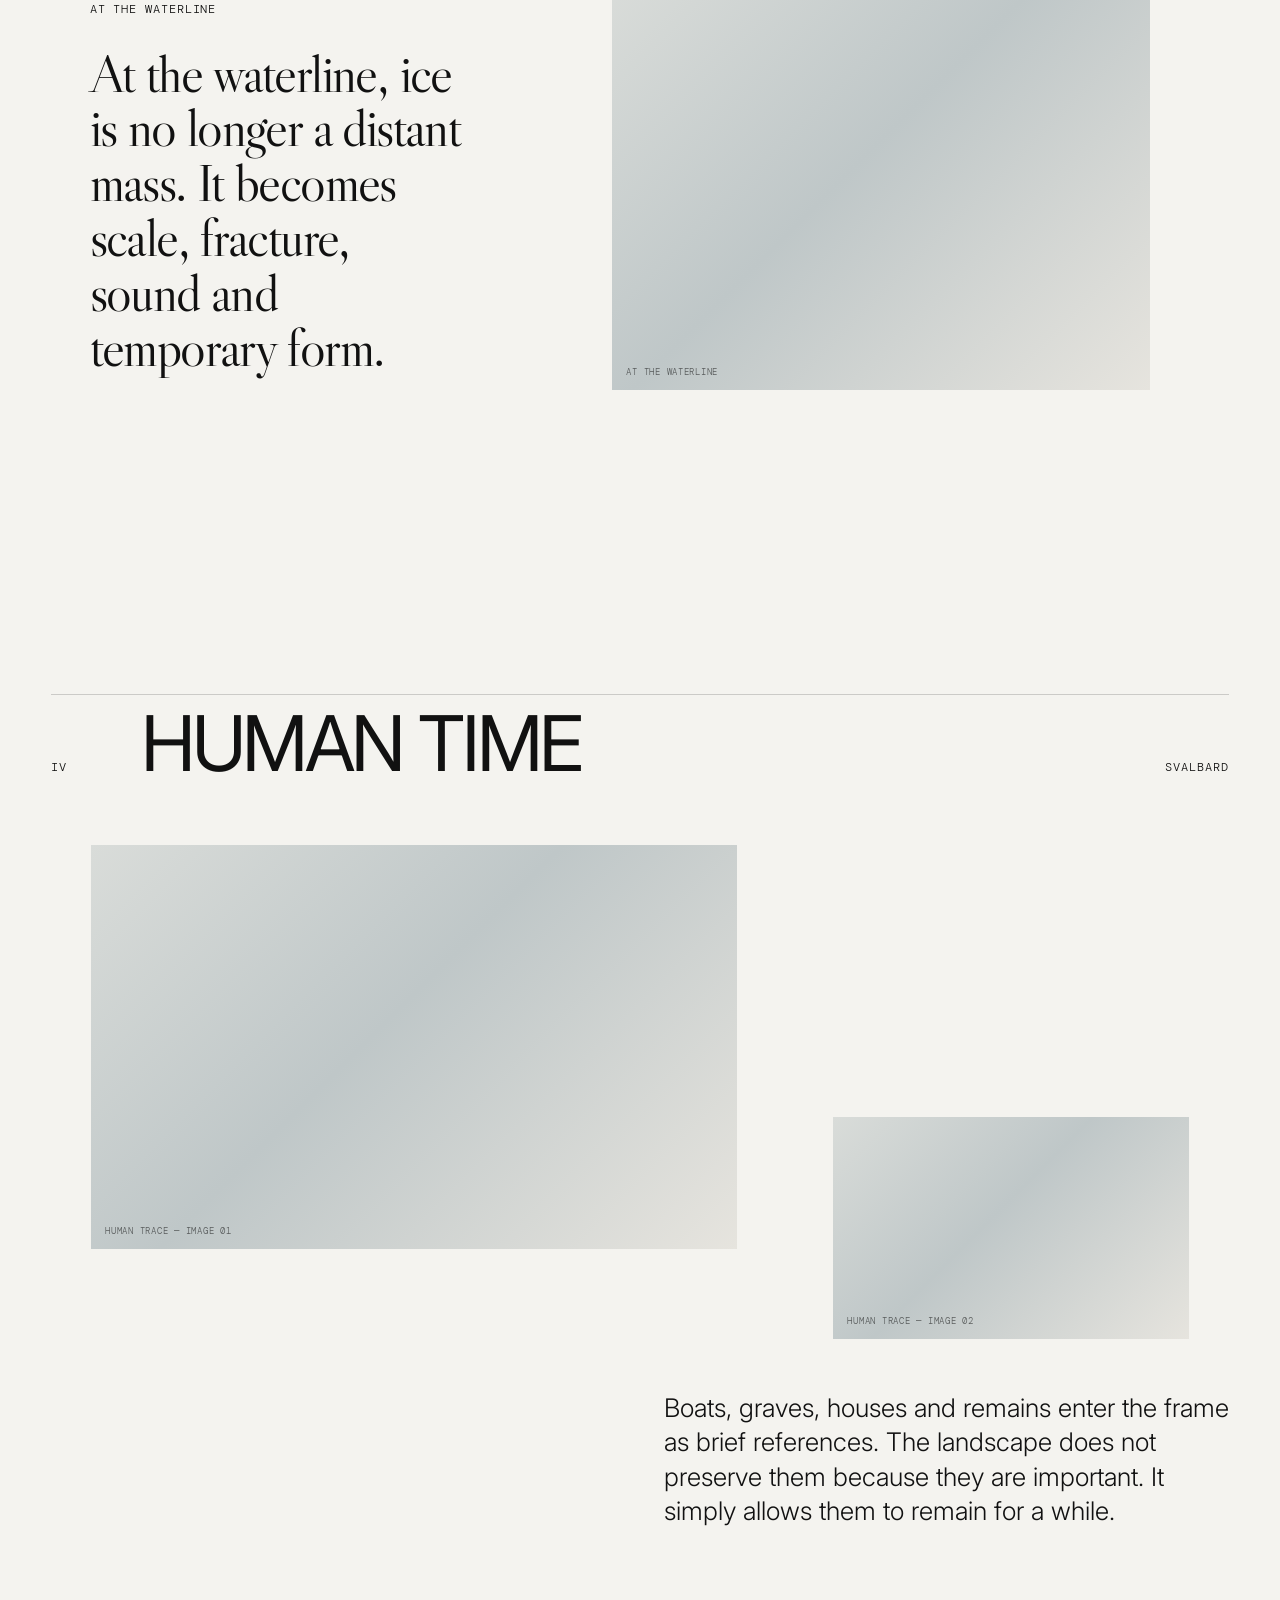
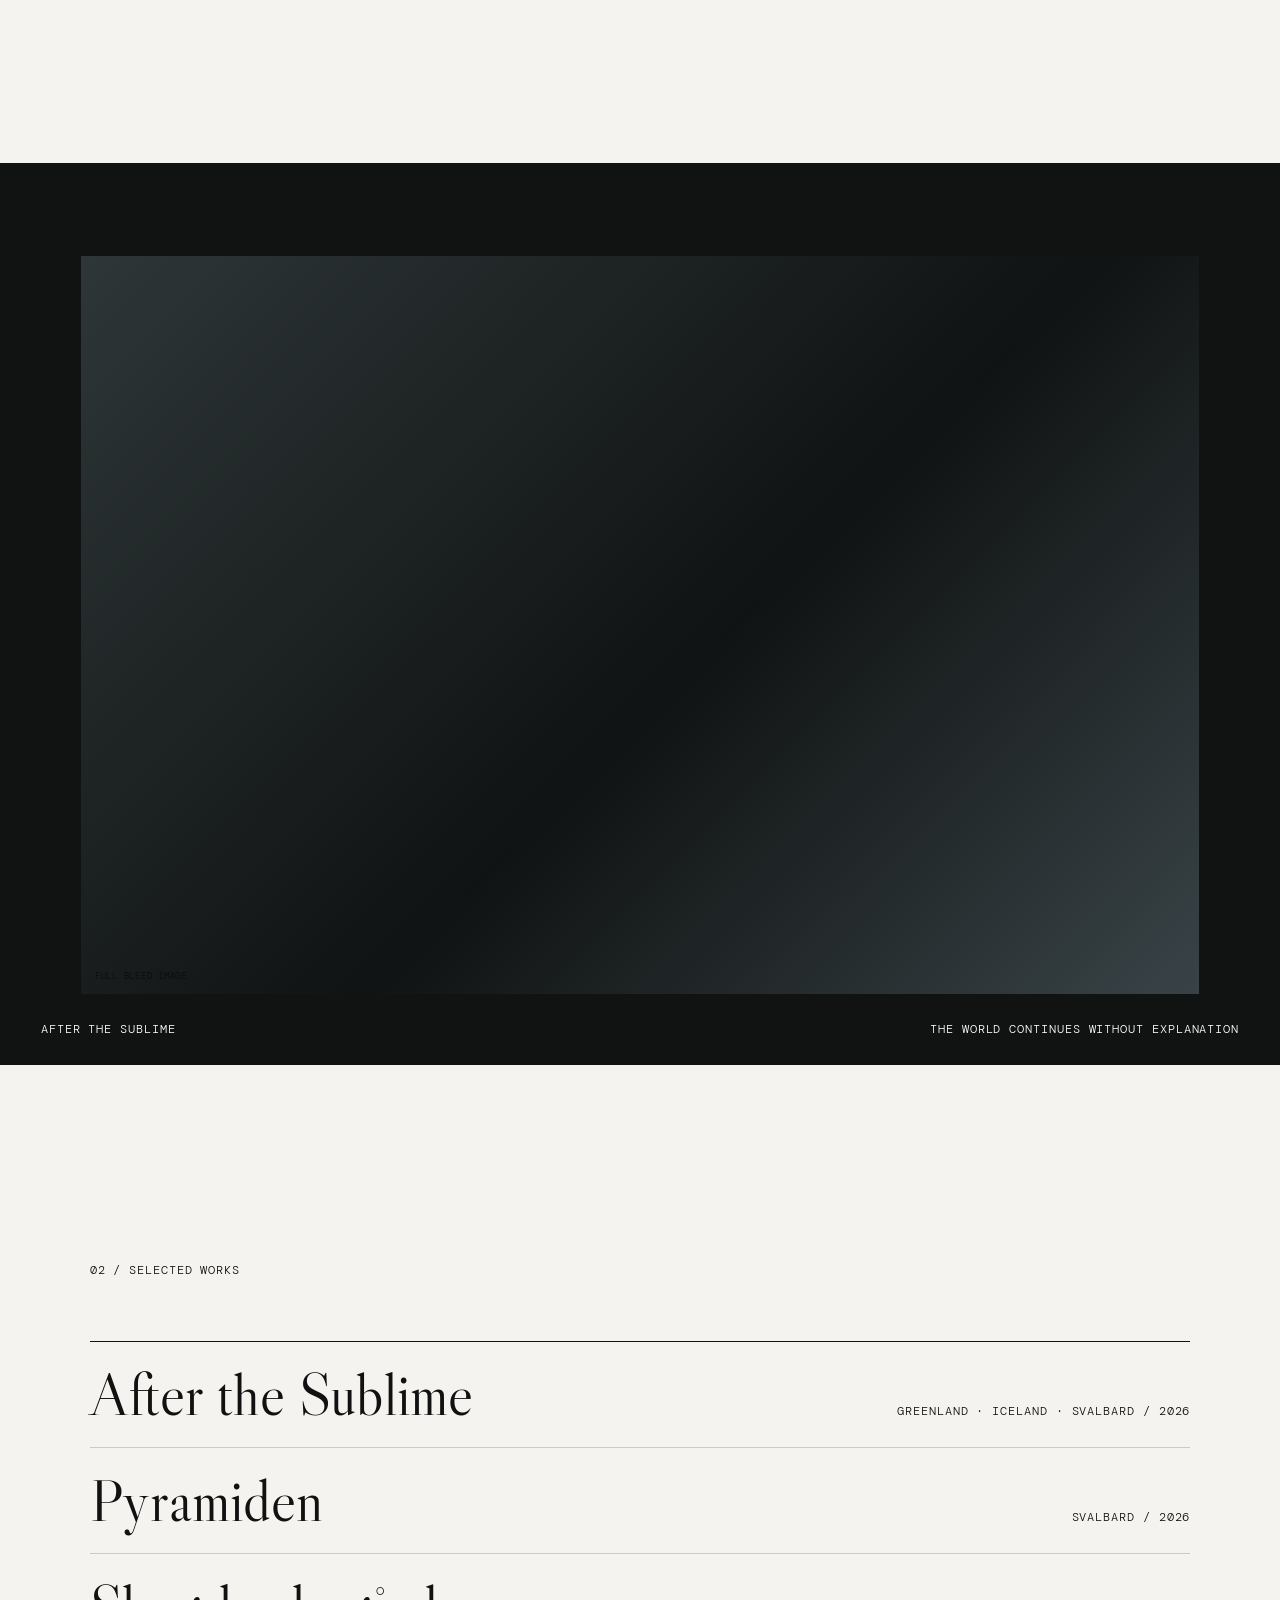
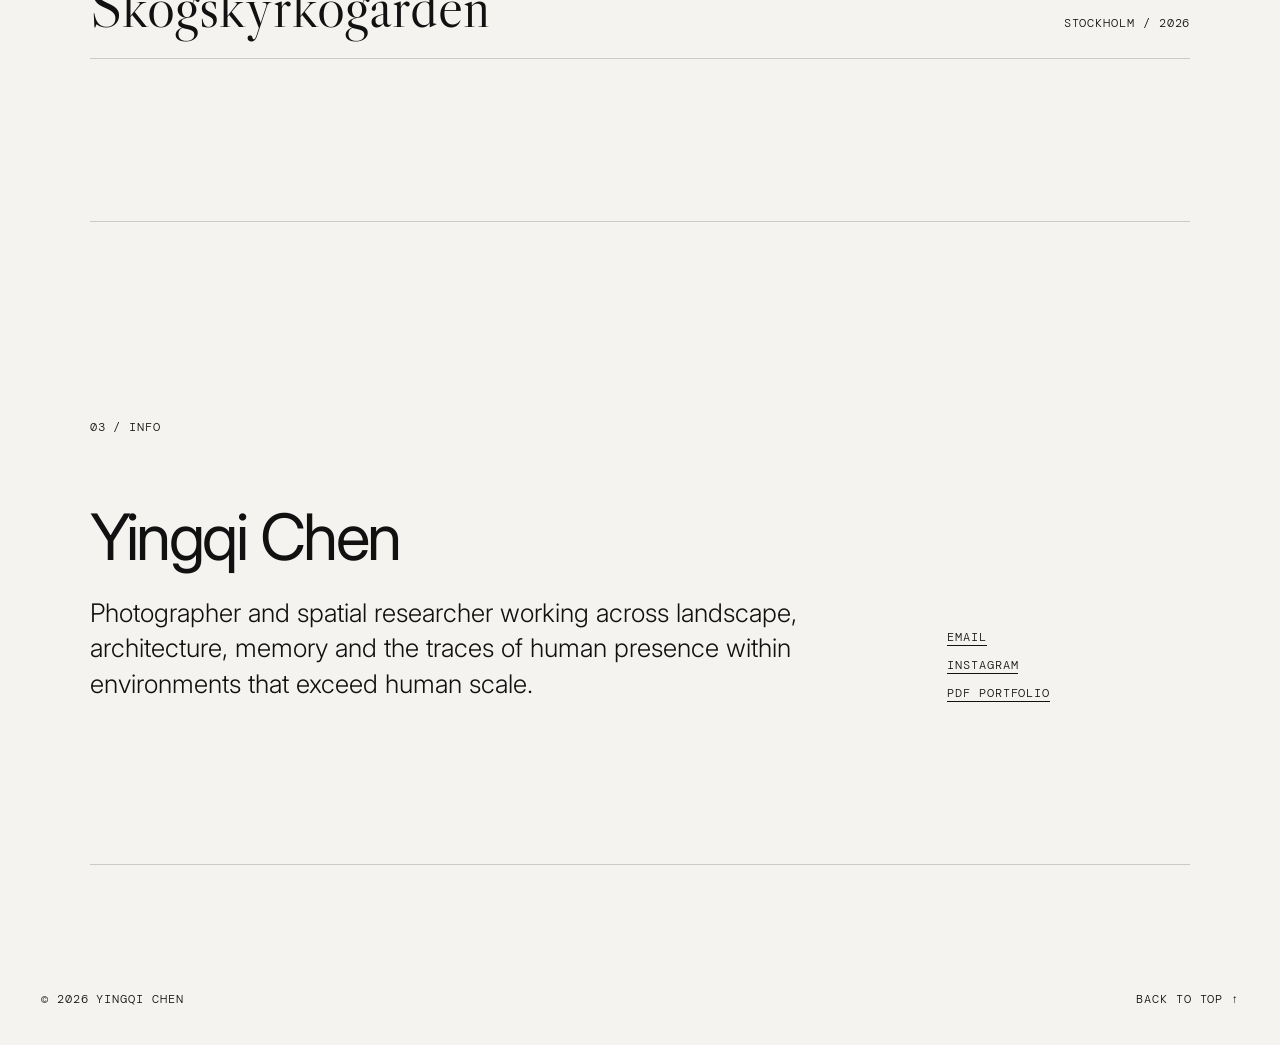
==== commit 7a1f3805: "Update index.html" ====
--- a/index.html
+++ b/index.html
@@ -60,7 +60,7 @@
       </div>
 
       <figure class="image-placeholder landscape" data-label="ICE EDGE — IMAGE 01">
-        <img src="assets/images/ice-edge-01.jpg" alt="Ice Edge 01" loading="lazy" onerror="this.remove()">
+        <img src="assets/images/ice-edge-01.png" alt="Ice Edge 01" loading="lazy" onerror="this.remove()">
       </figure>
 
       <div class="caption-row mono">
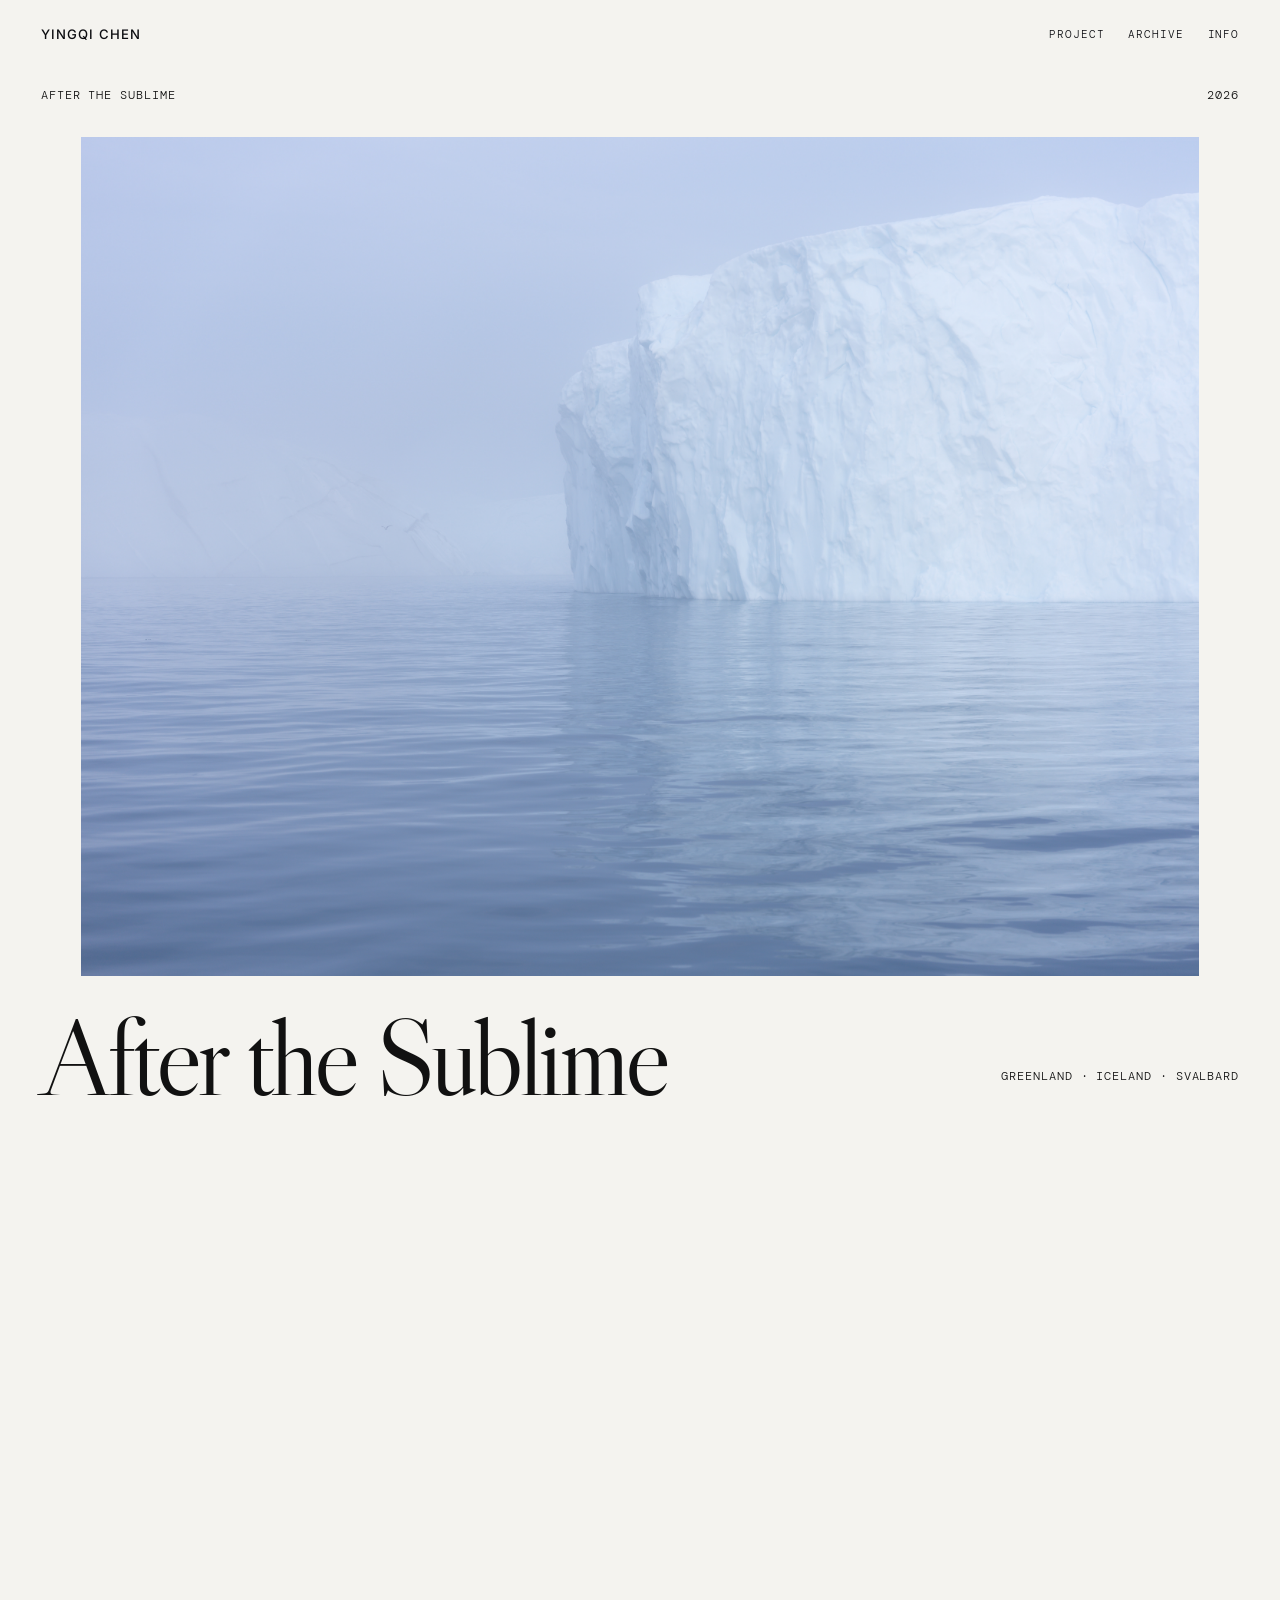
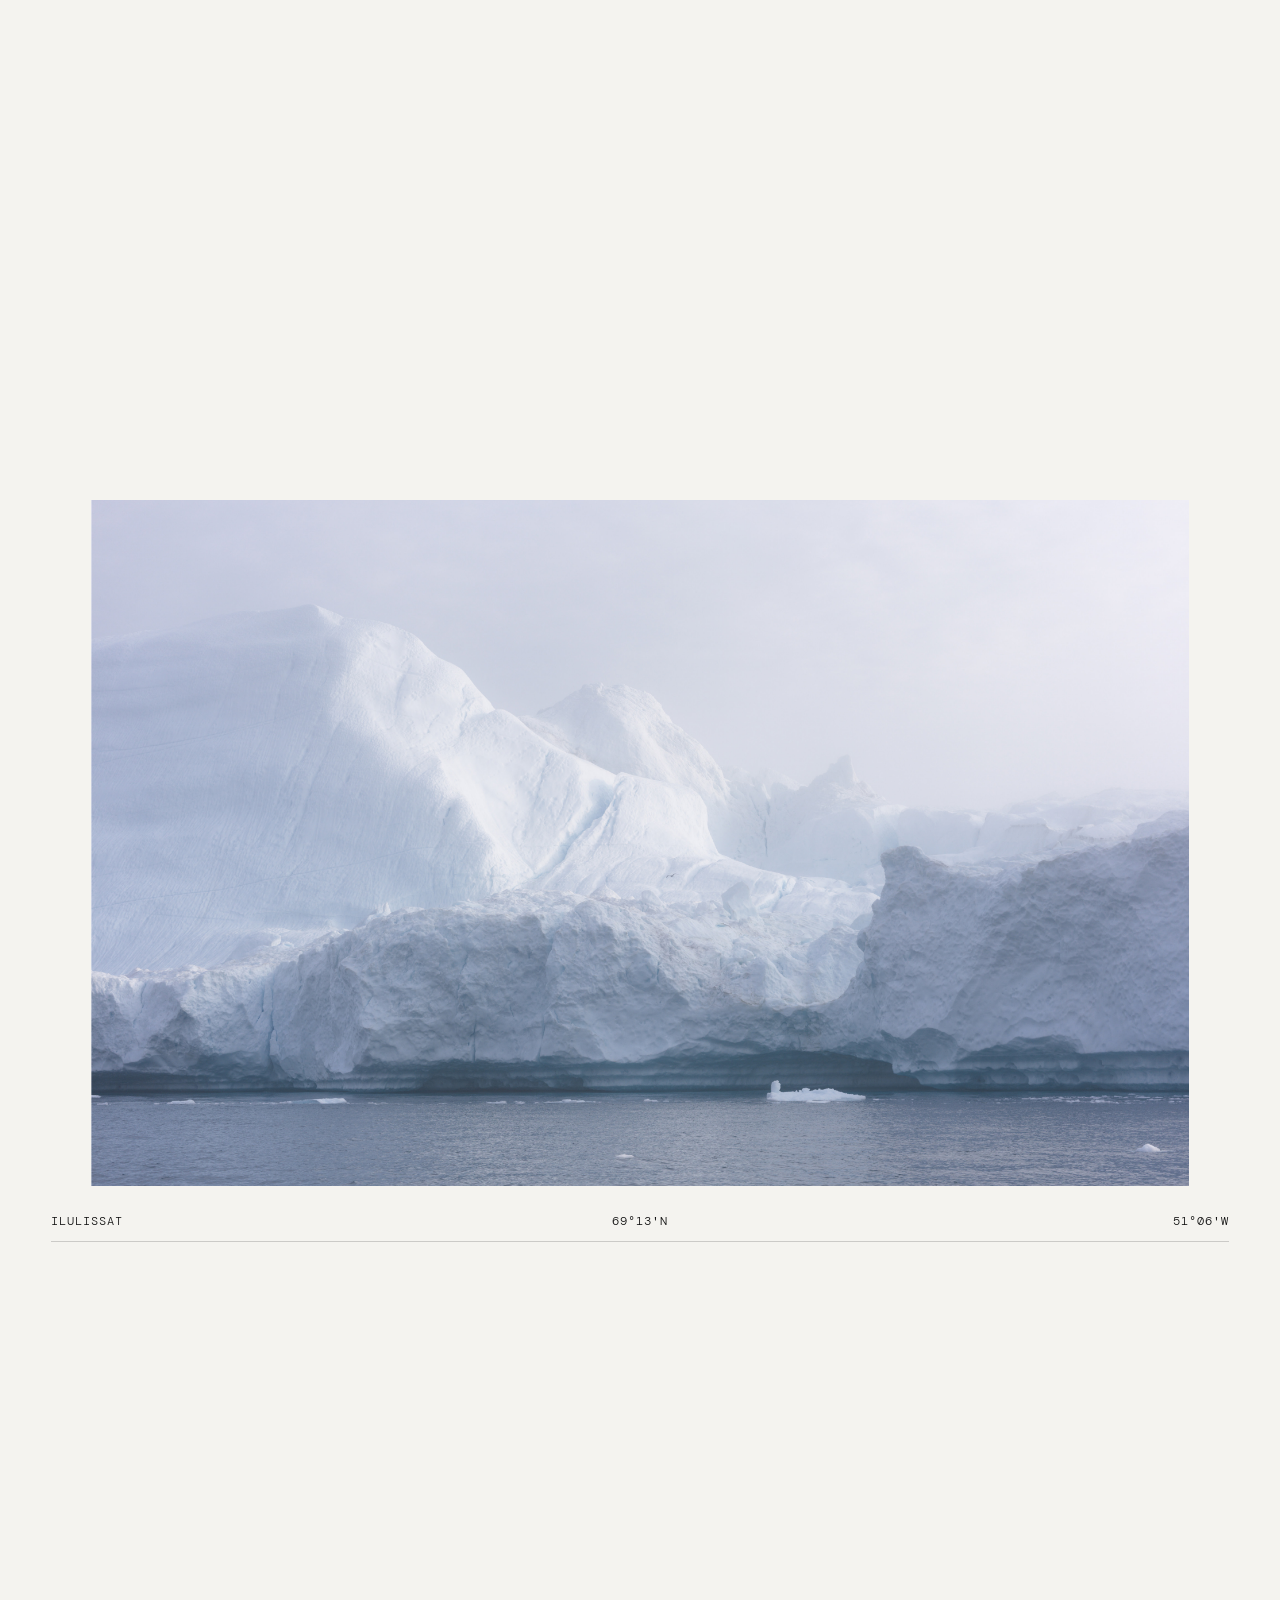
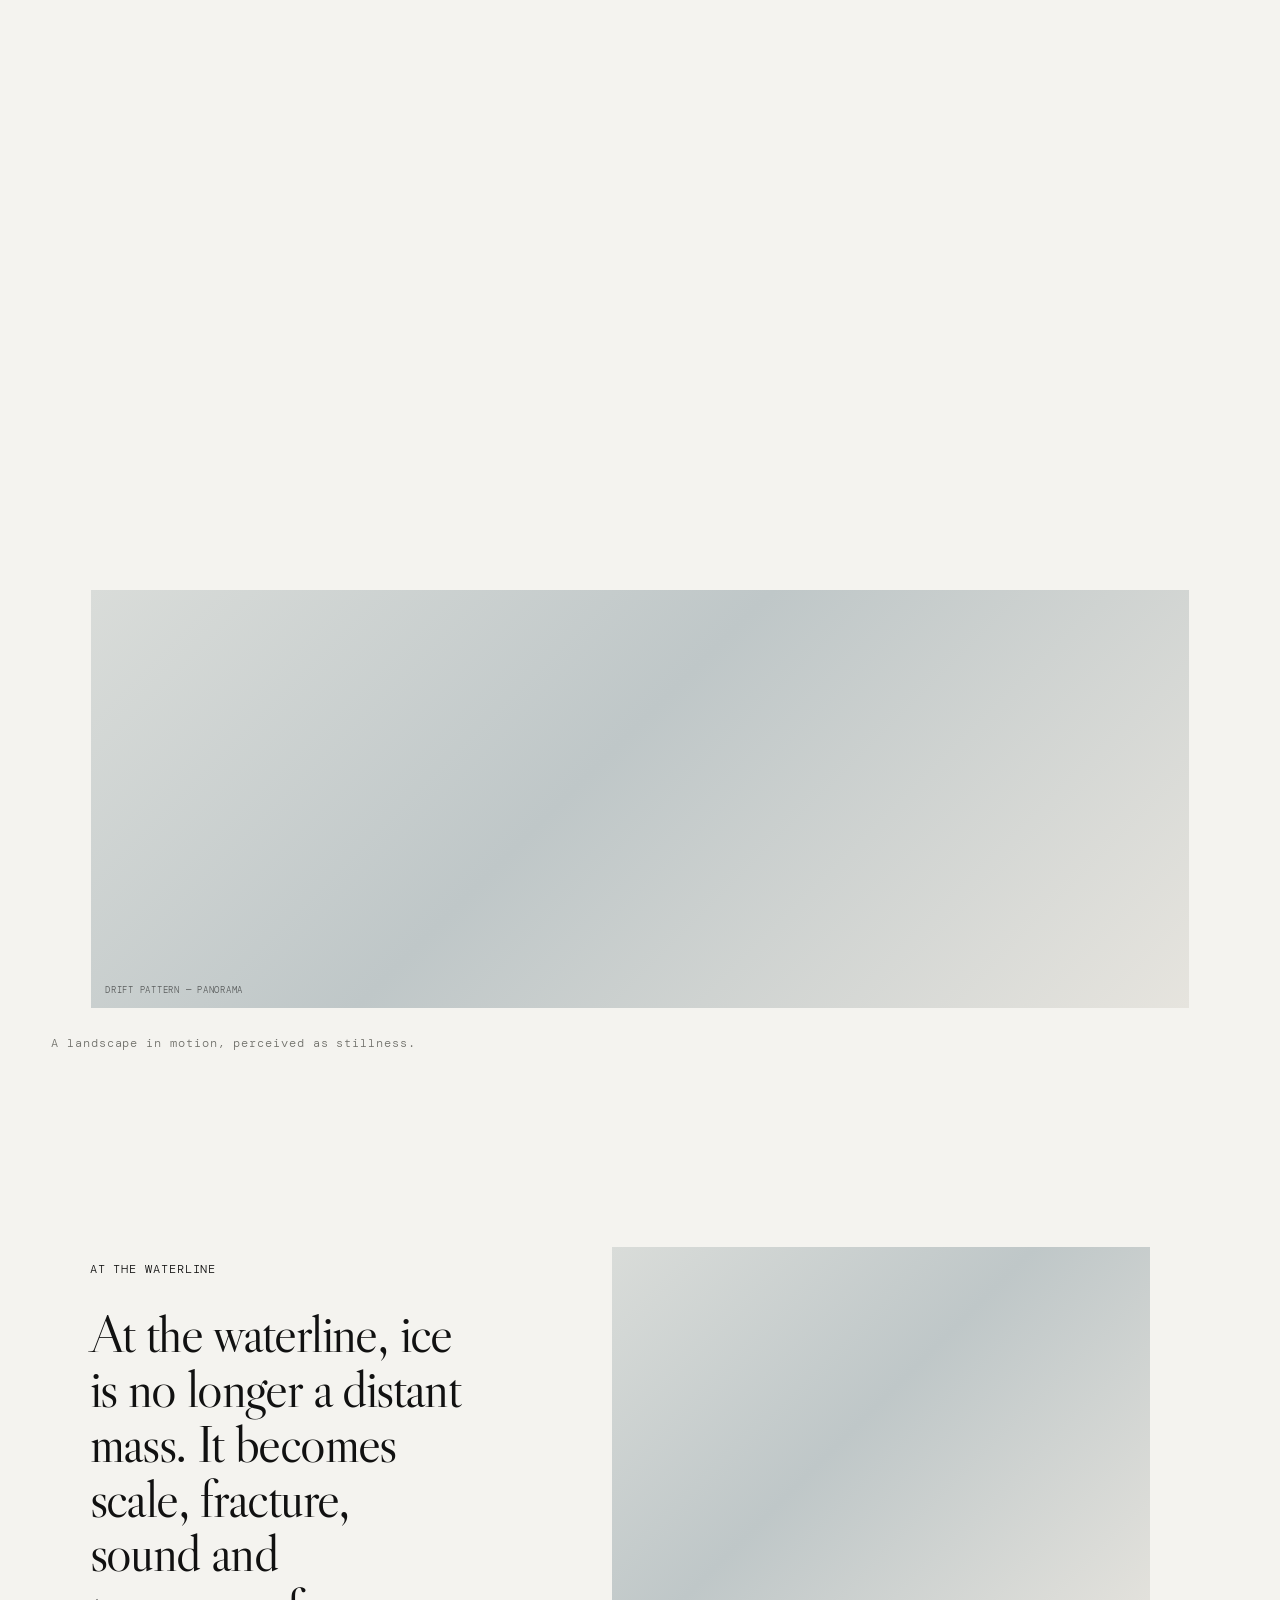
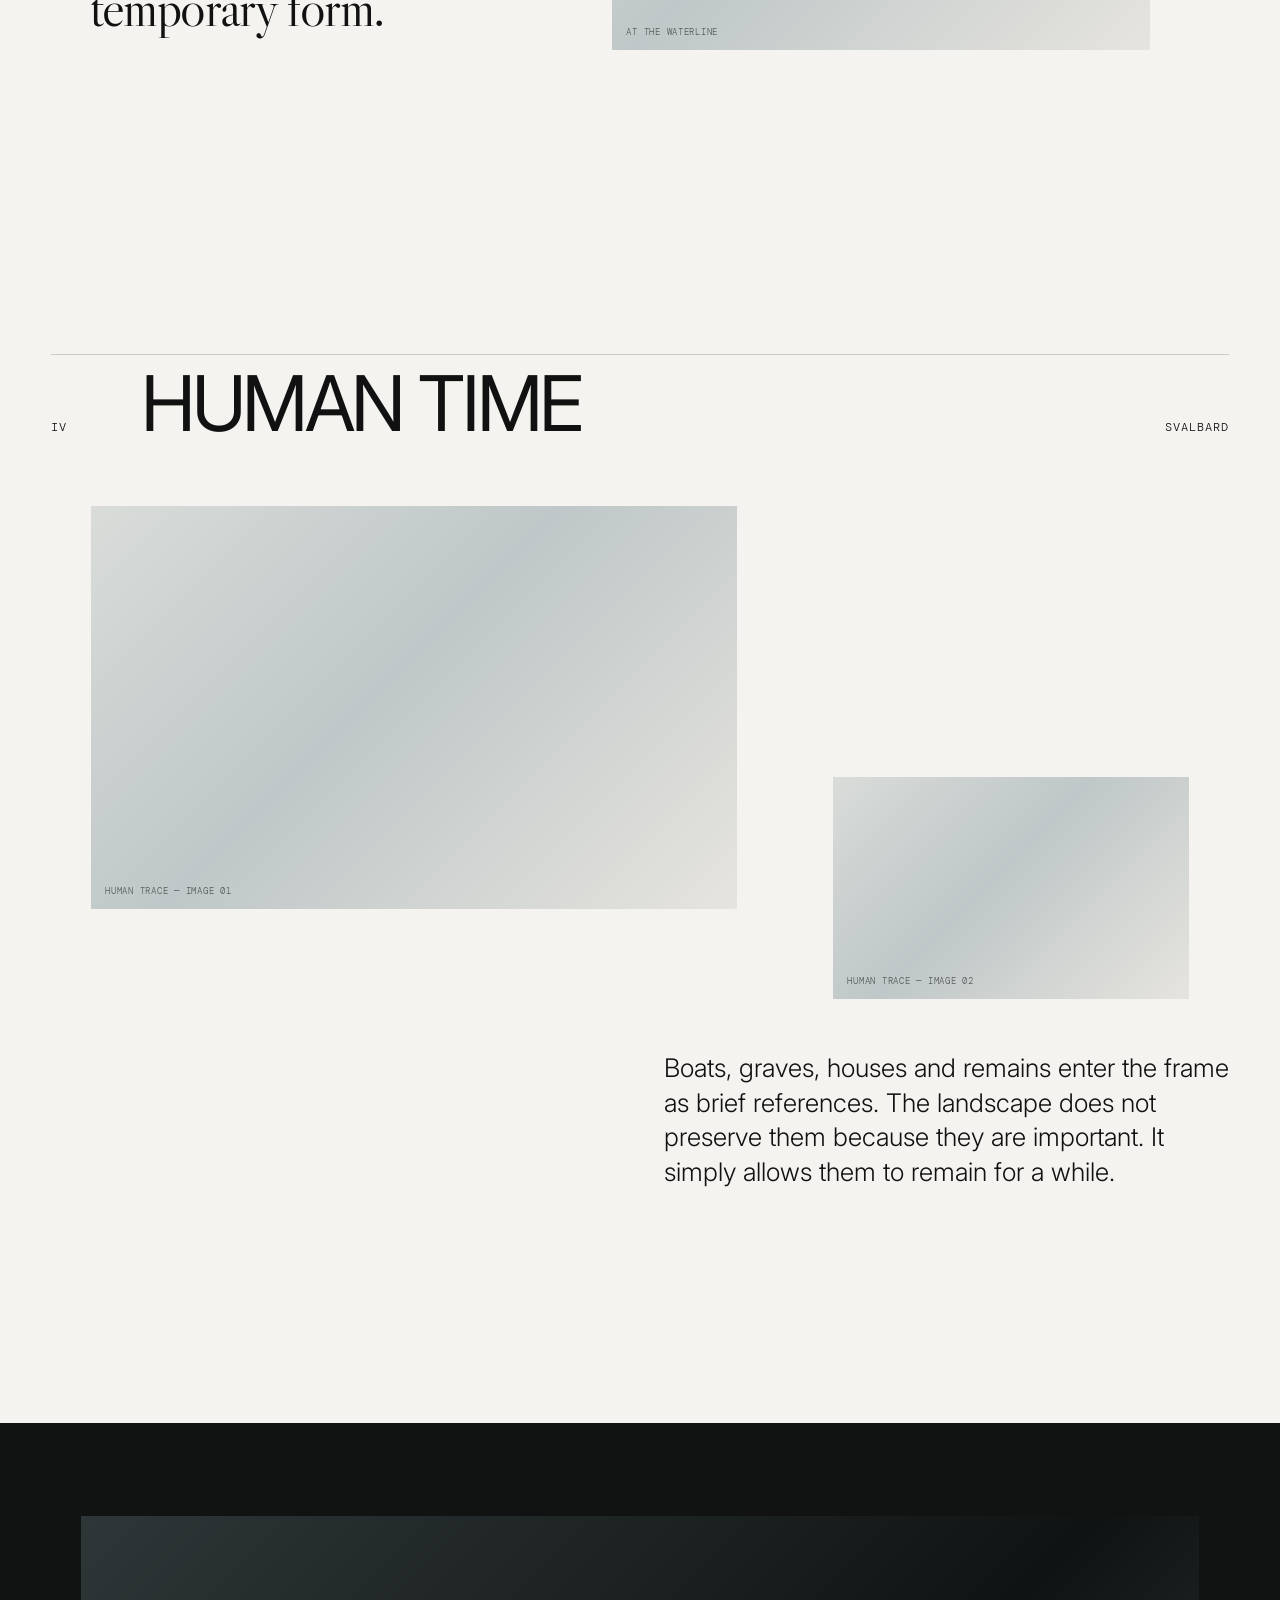
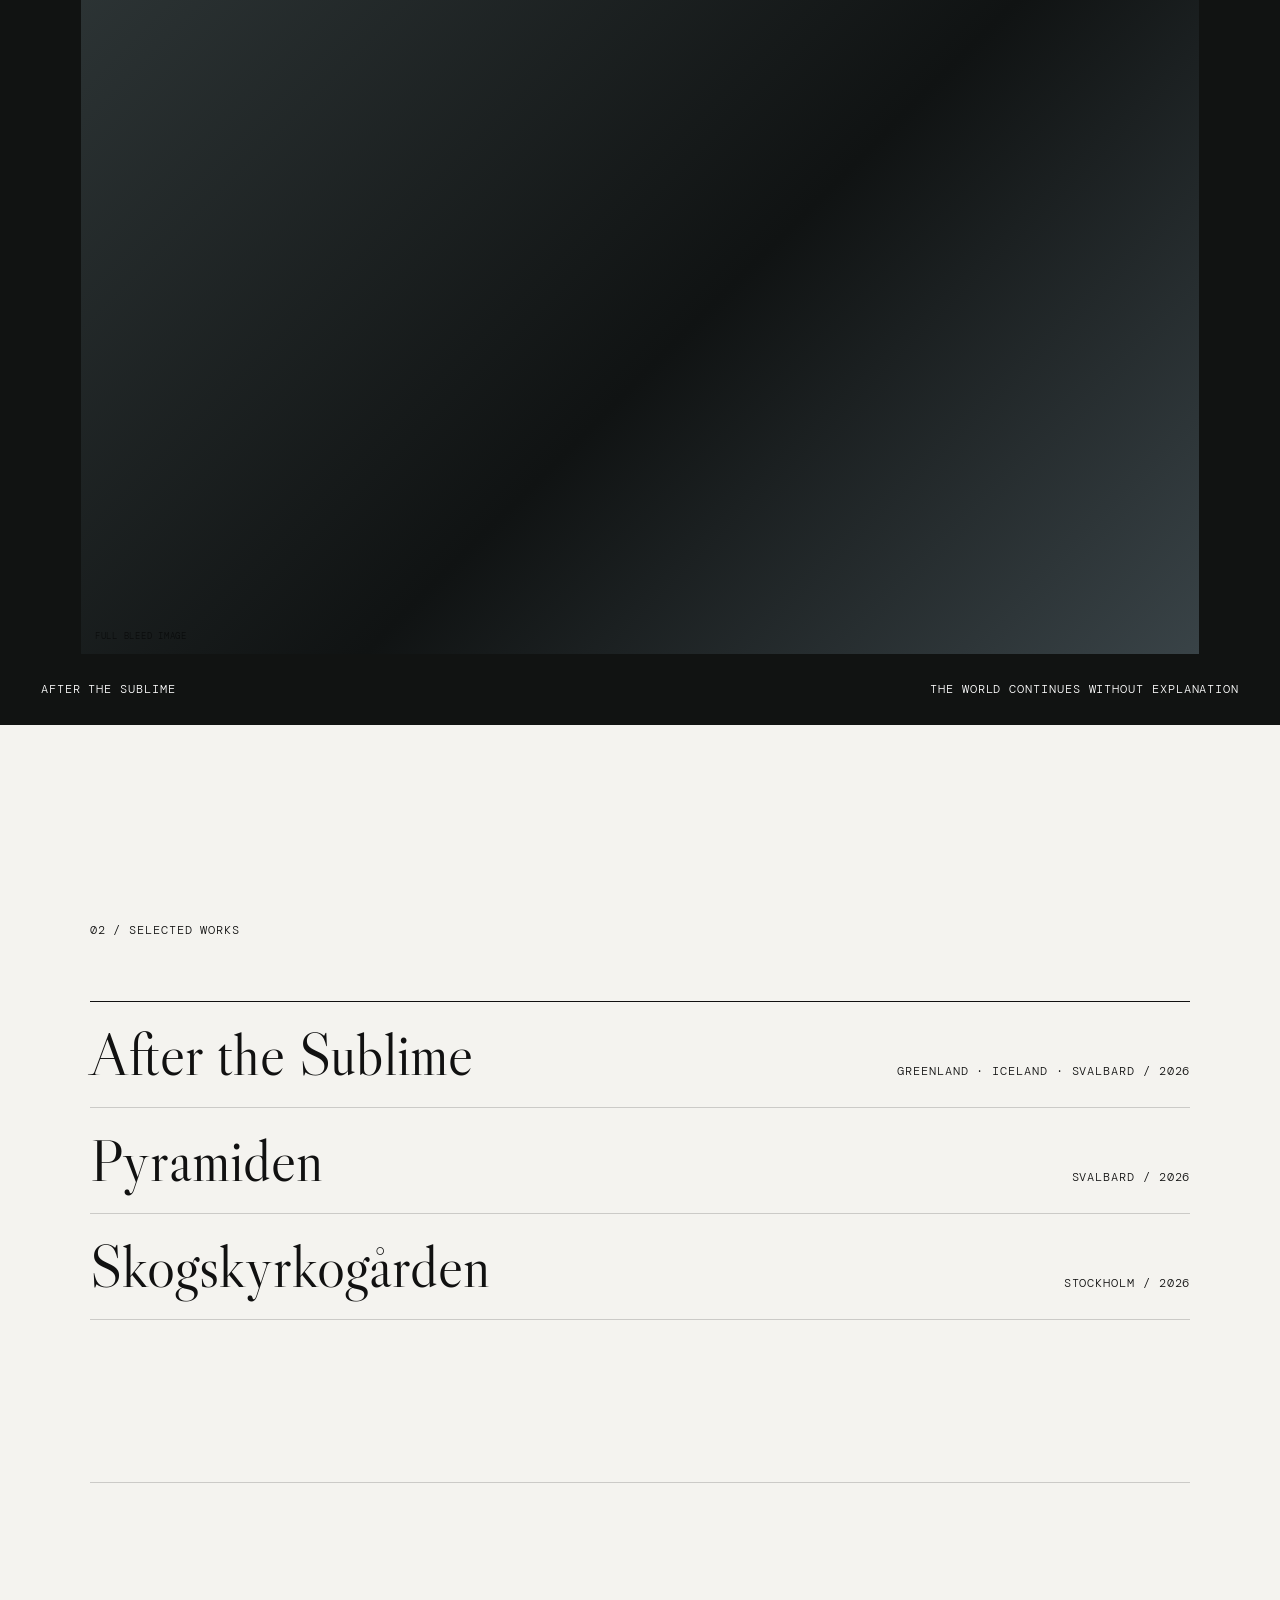
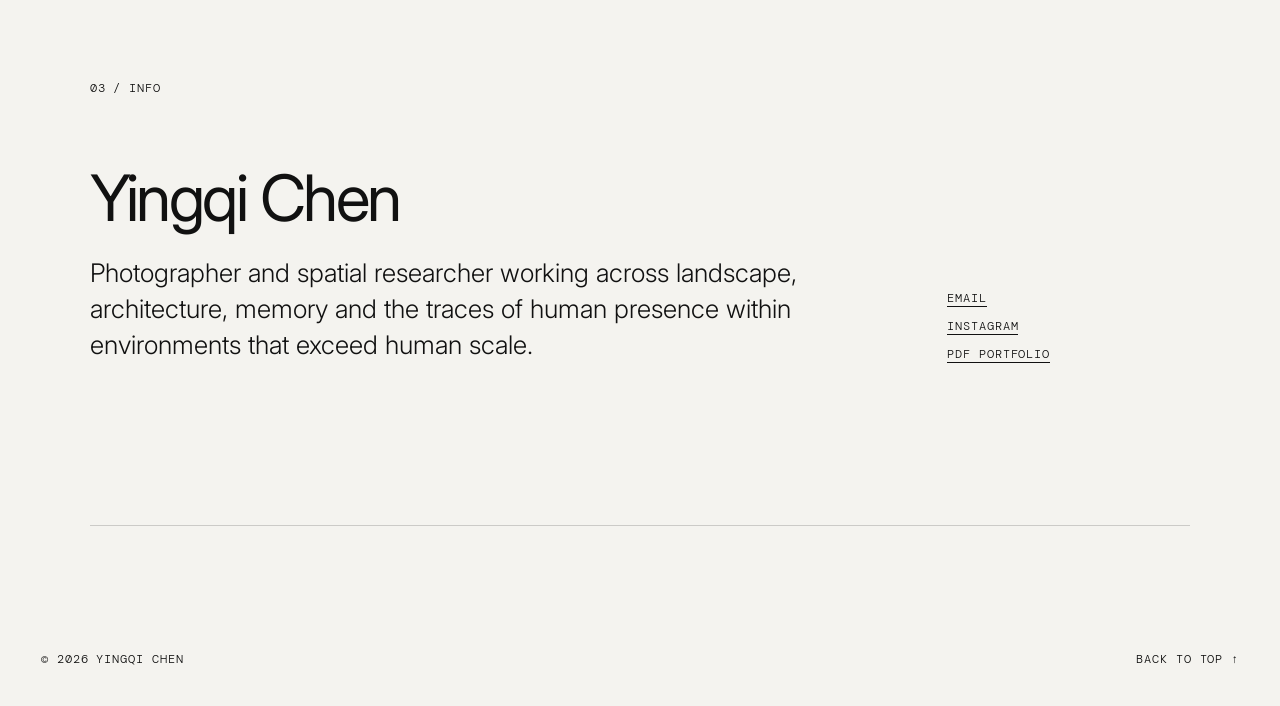
==== commit 7d820c9f: "Update index.html" ====
--- a/index.html
+++ b/index.html
@@ -71,7 +71,7 @@
     </section>
 
     <section class="spread split-spread">
-      <figure class="image-placeholder portrait tall" data-label="IMAGE 02">
+      <figure class="image-placeholder horizontal-photo" data-label="IMAGE 02">
         <img src="assets/images/ice-edge-02.jpg" alt="Ice Edge 02" loading="lazy" onerror="this.remove()">
       </figure>
       <div class="spread-text">
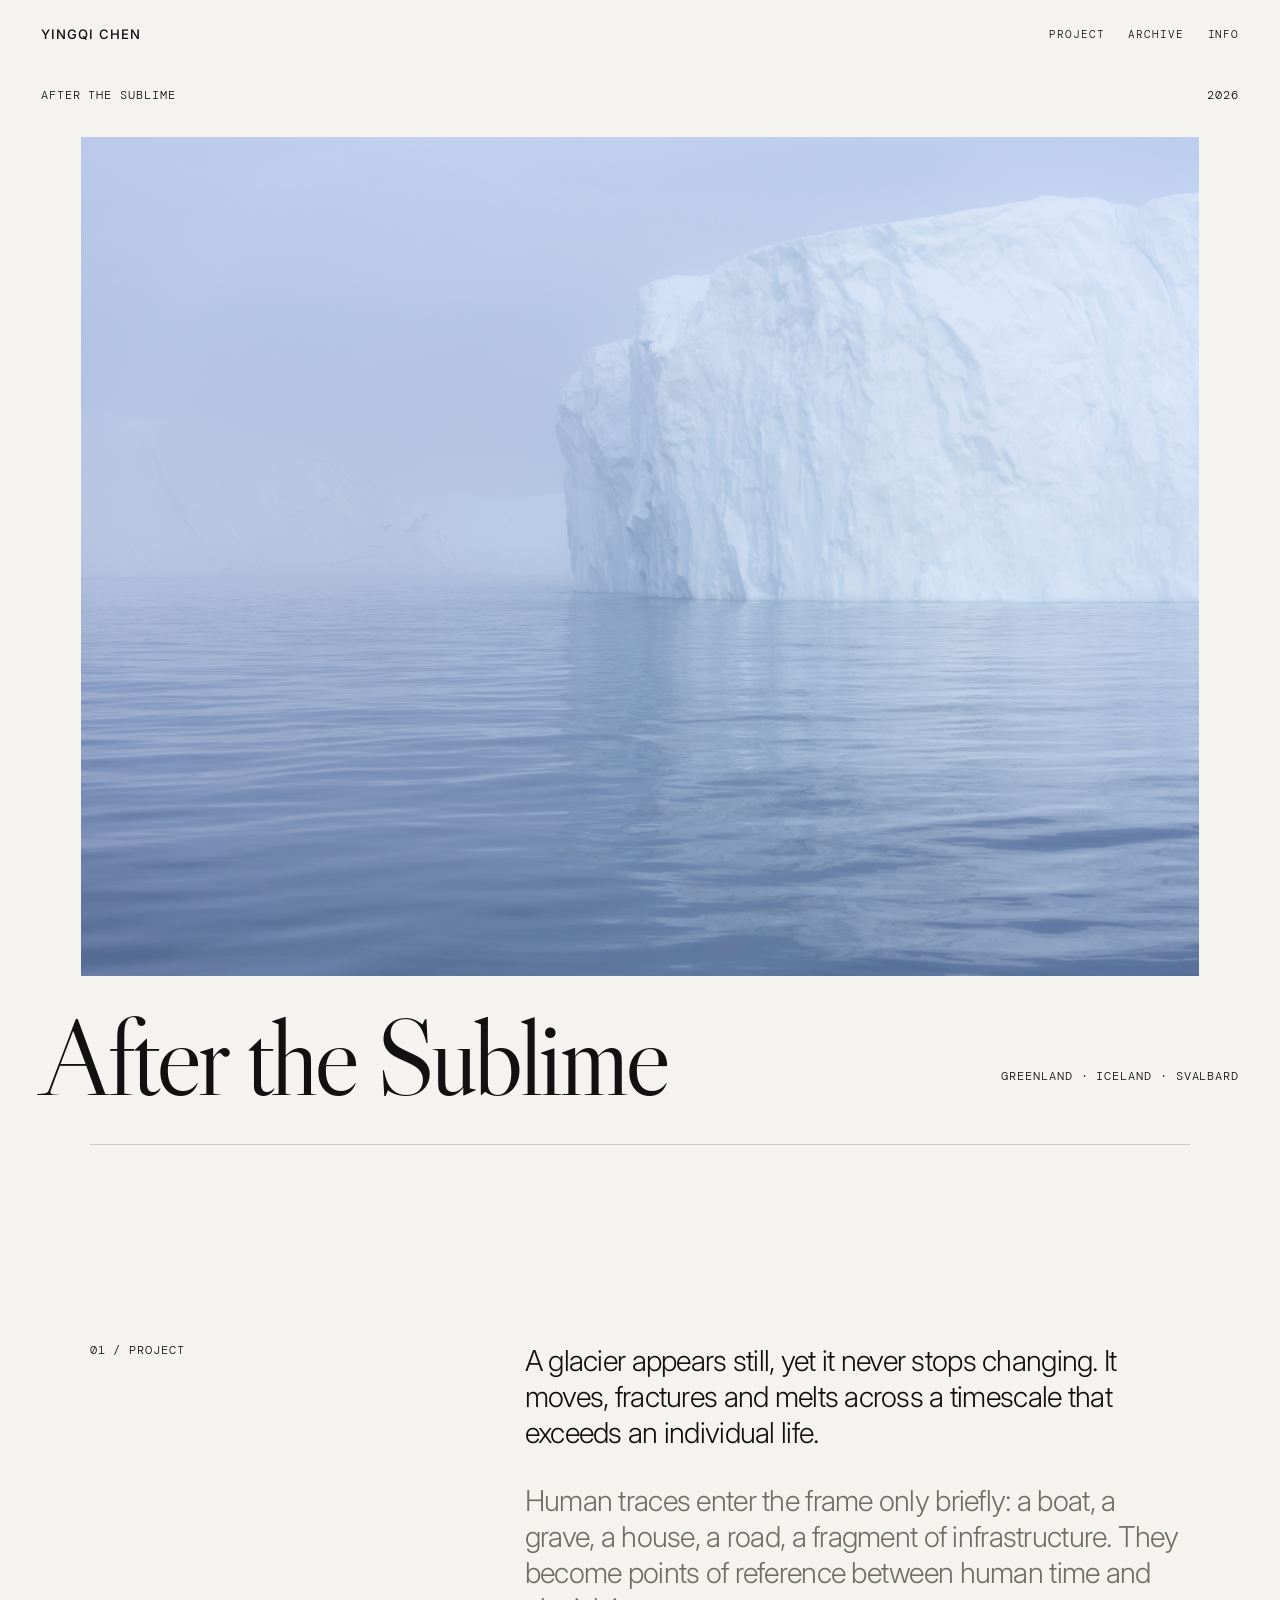
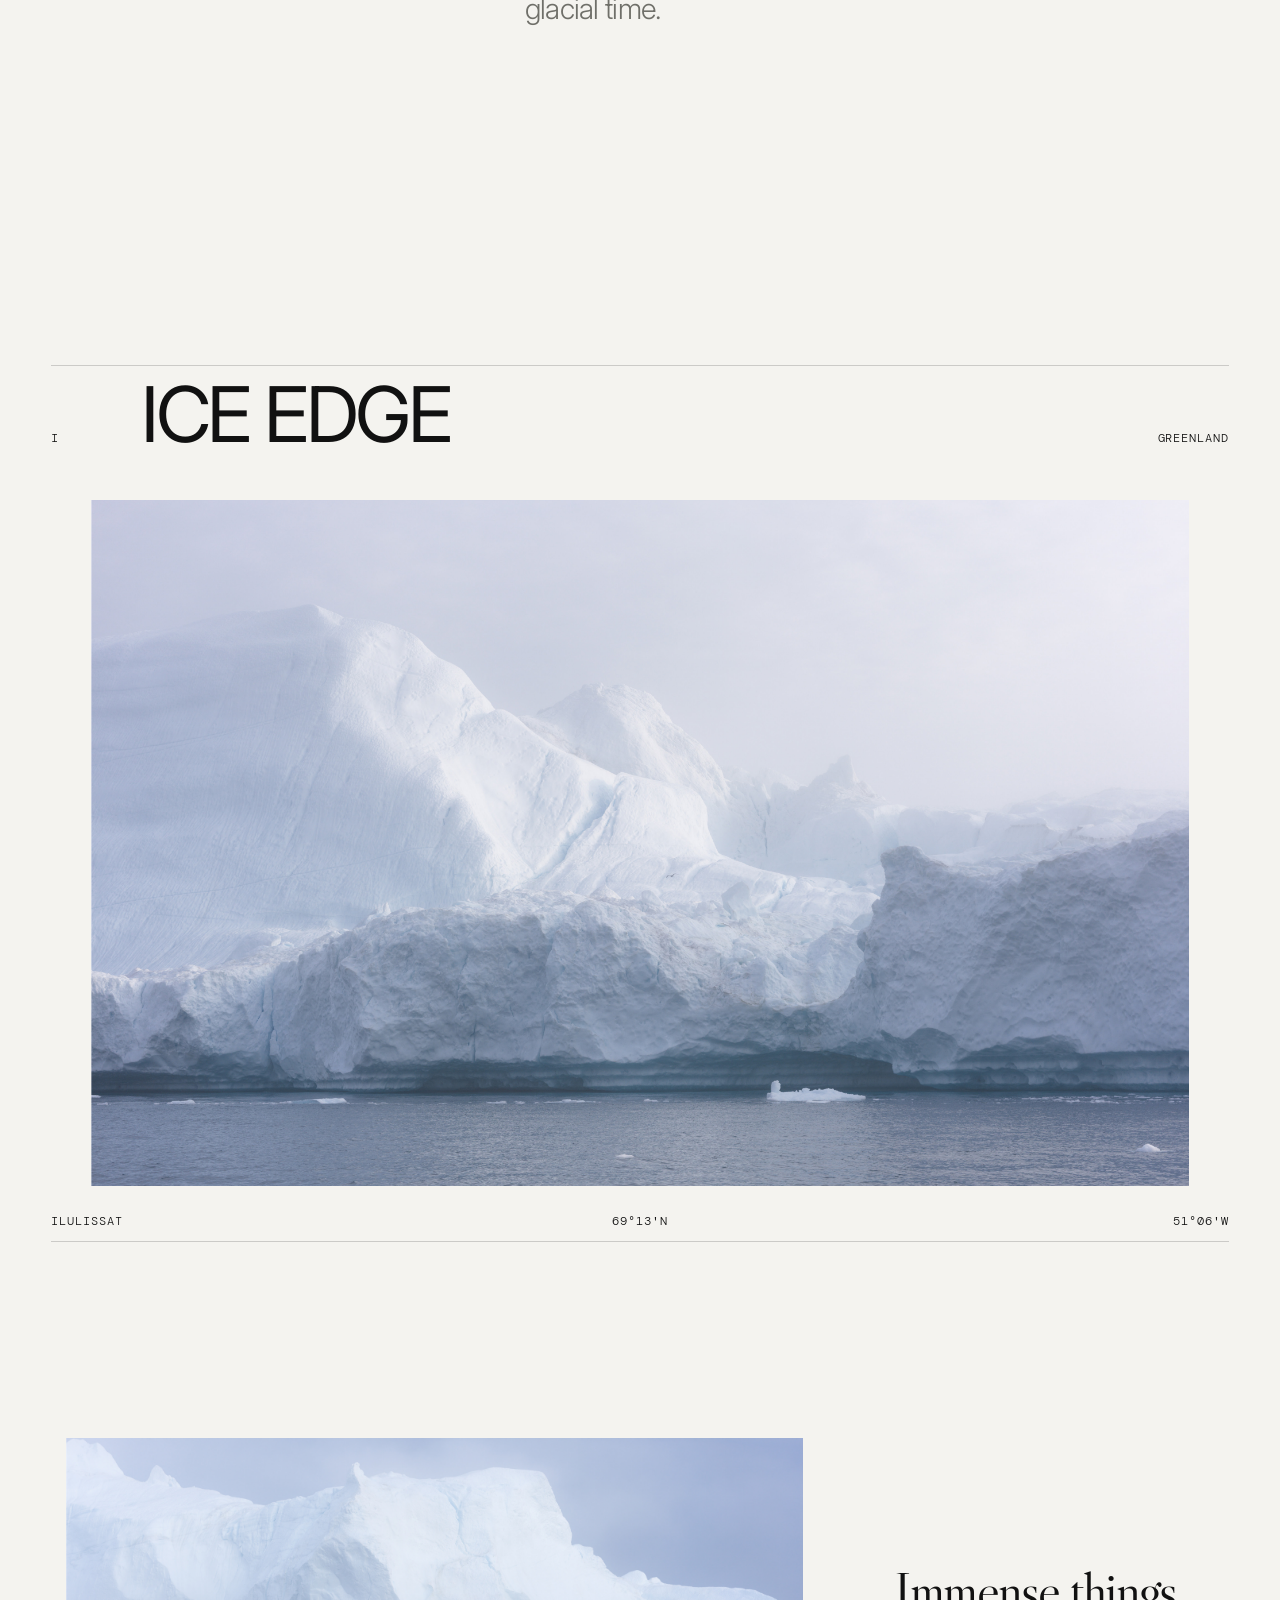
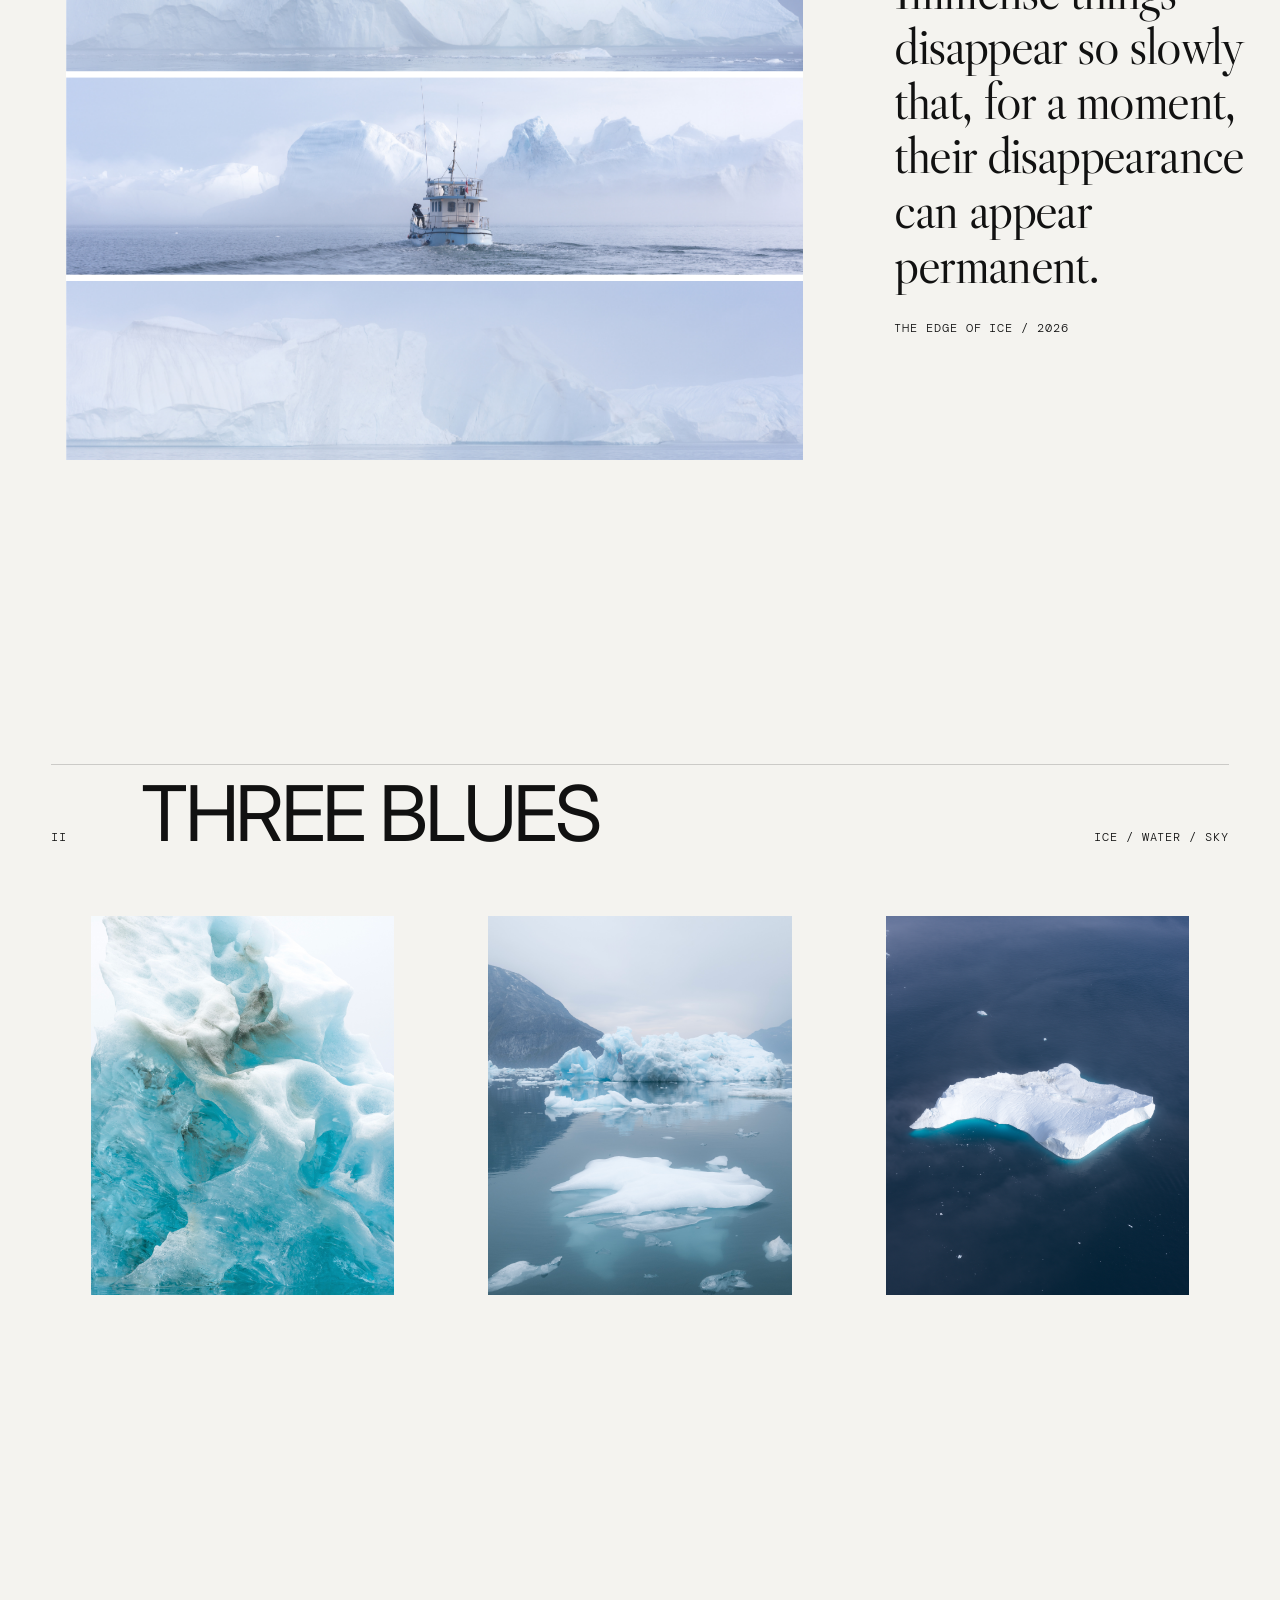
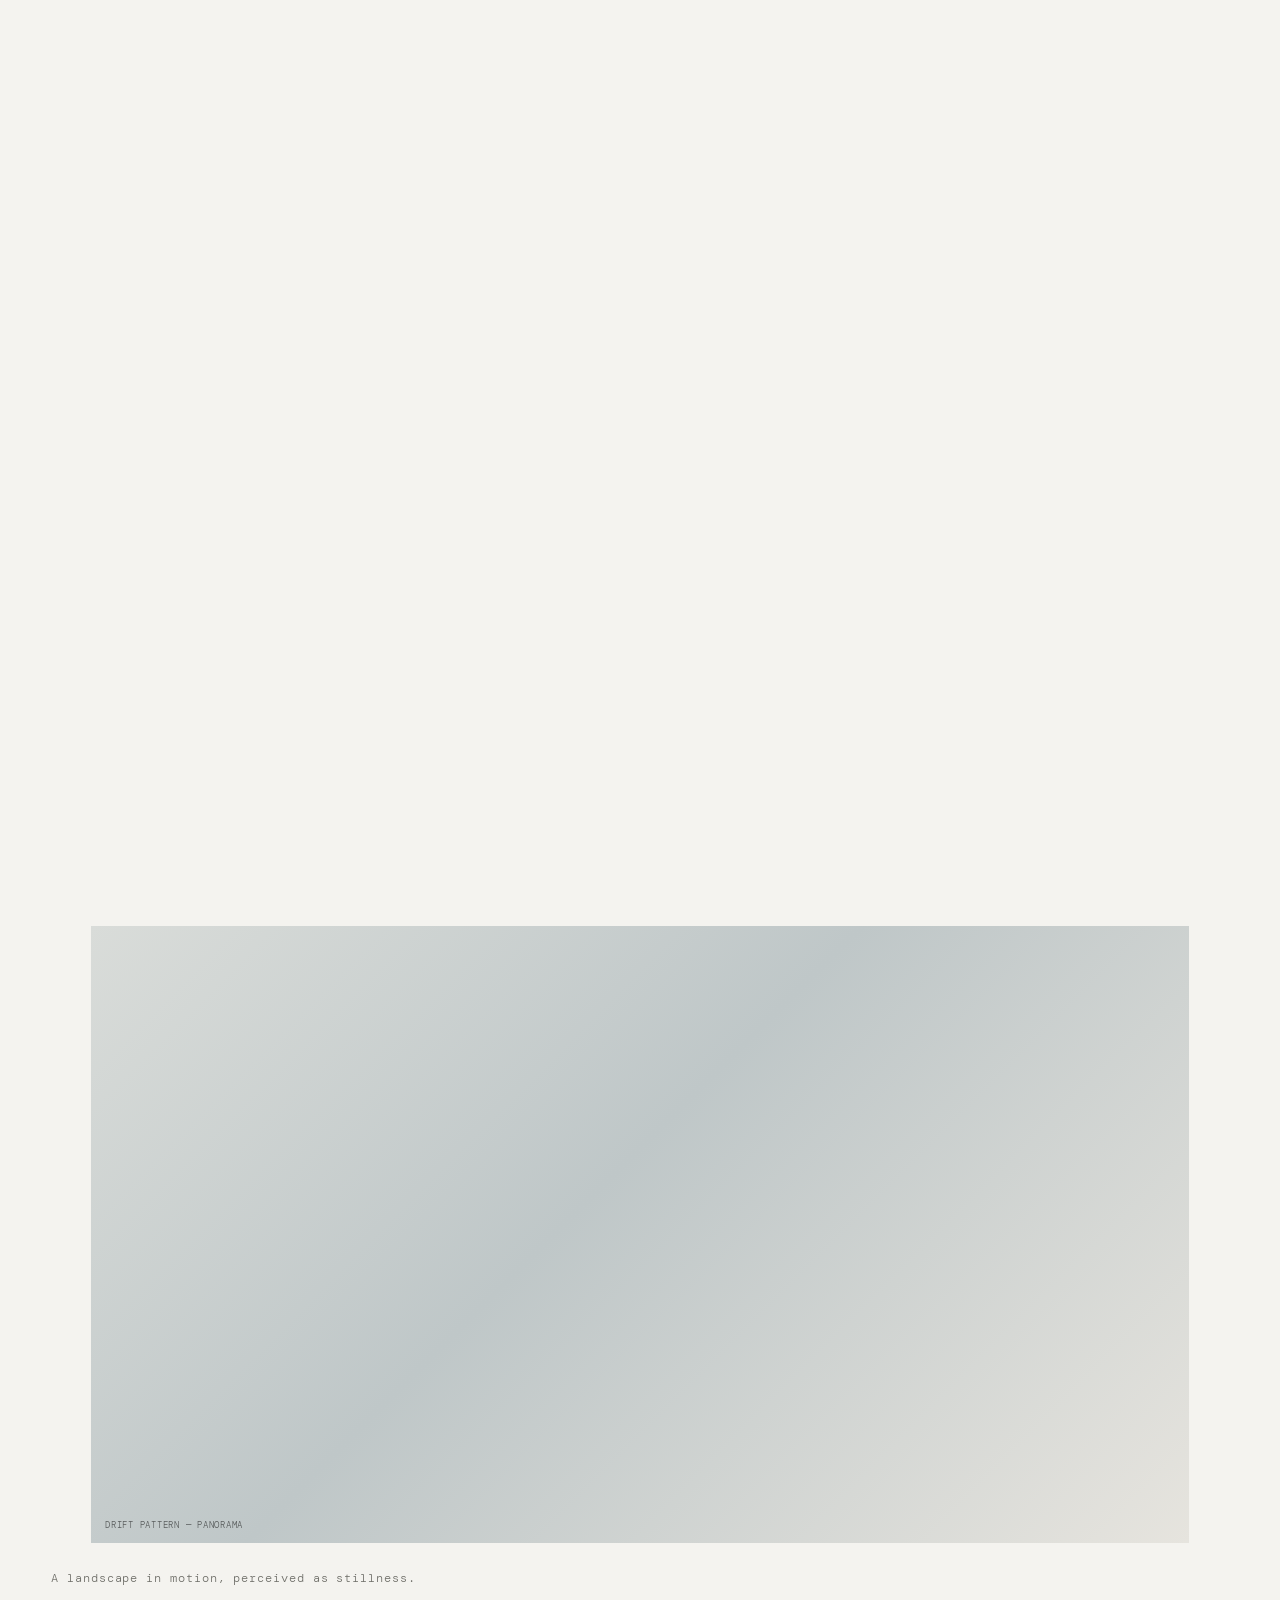
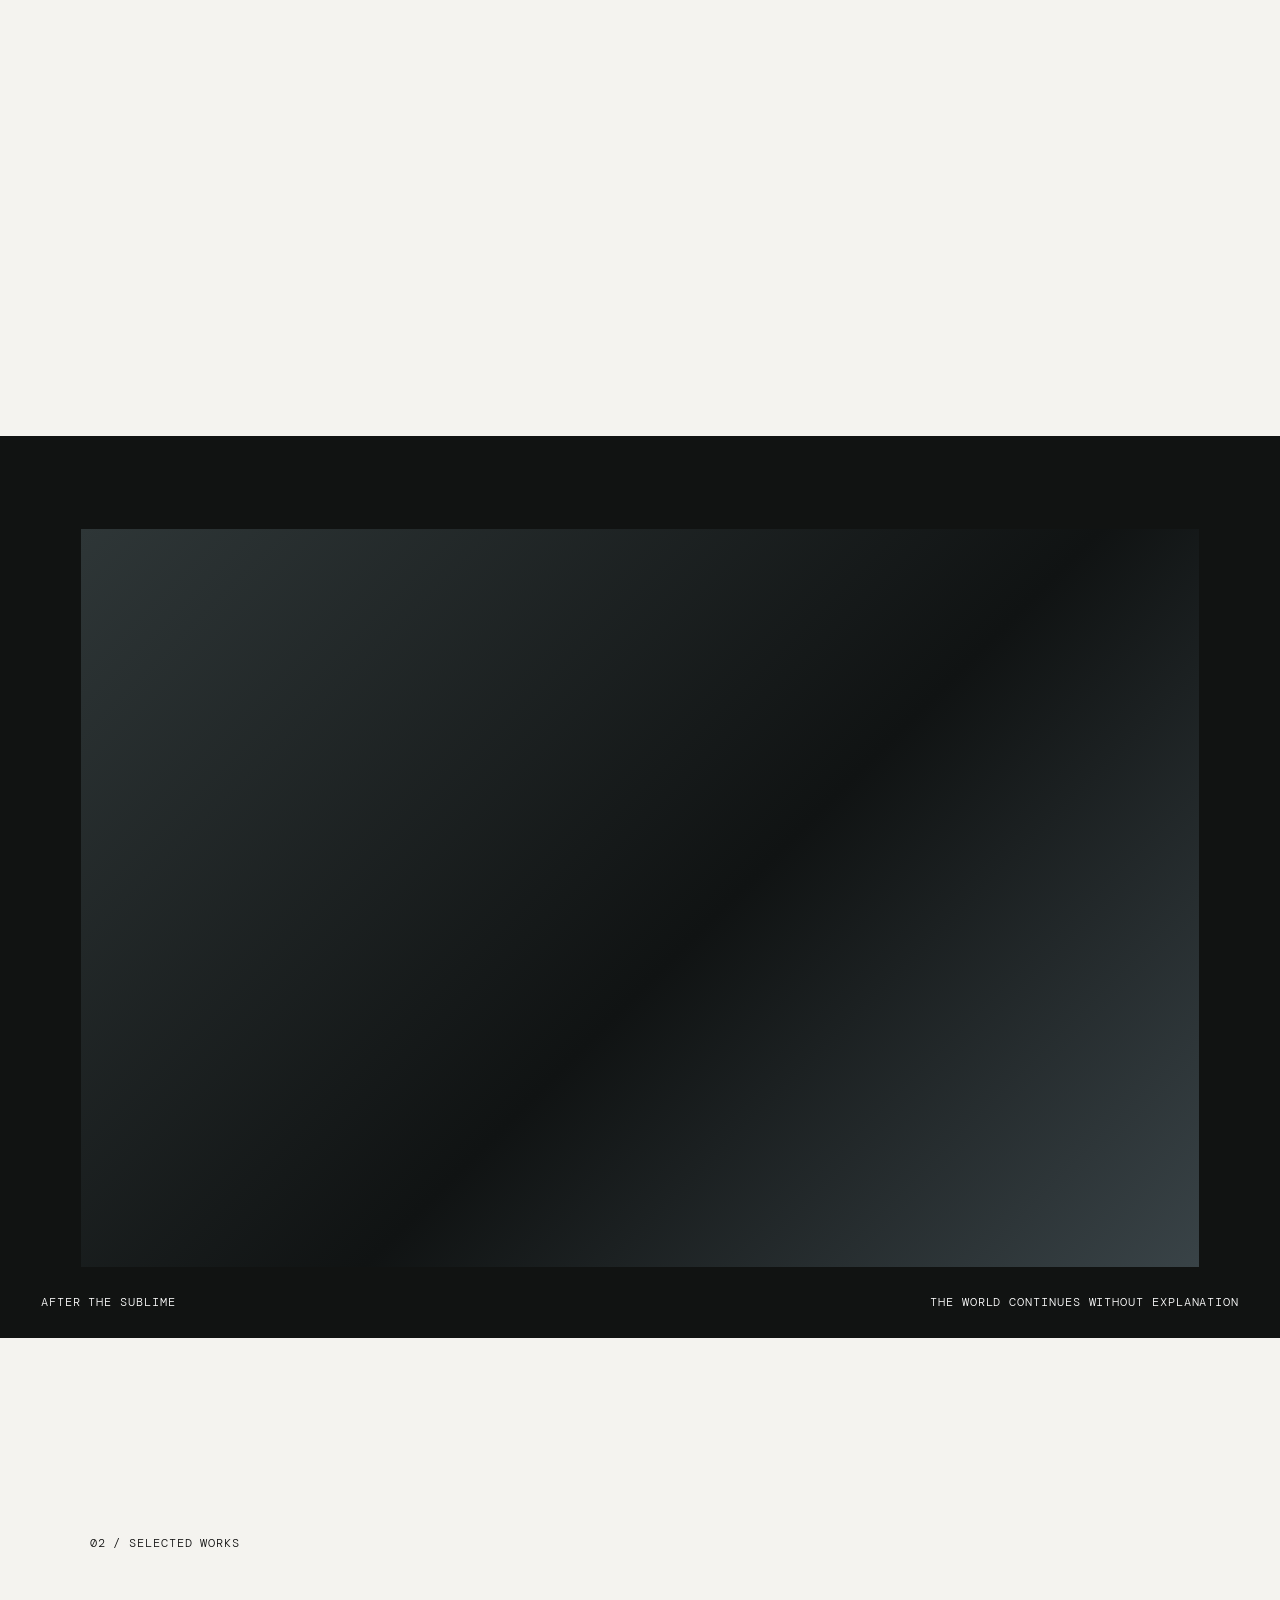
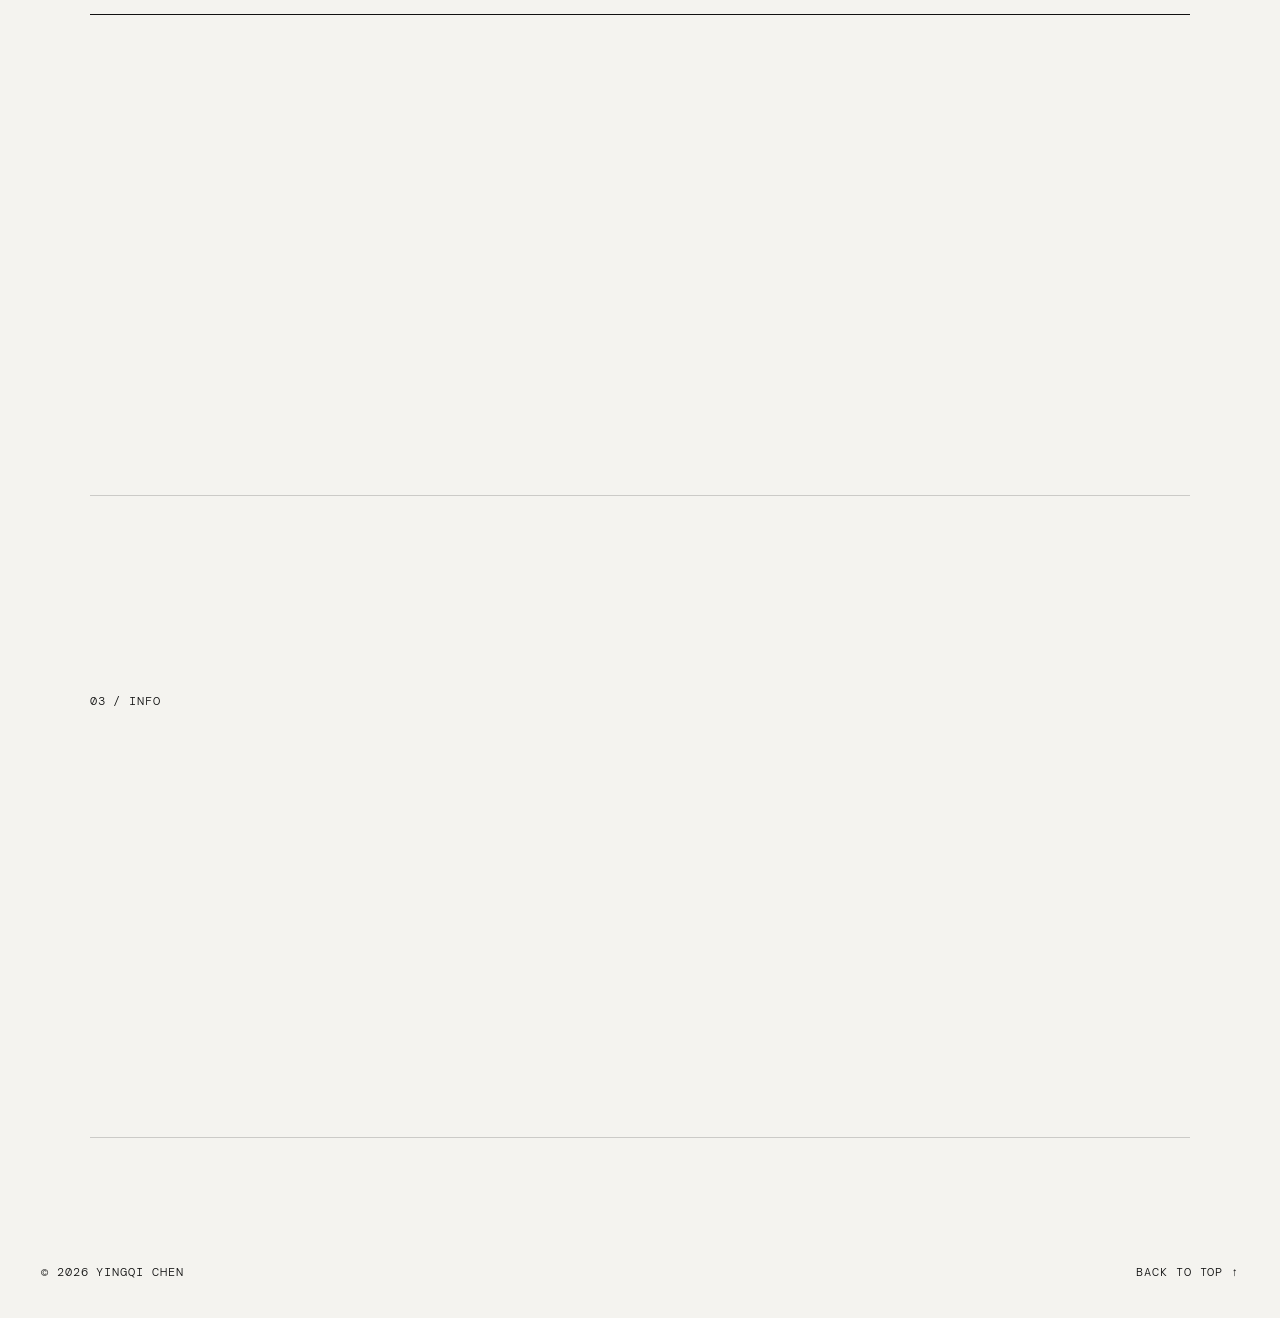
==== commit b3cb29dd: "Update index.html" ====
--- a/index.html
+++ b/index.html
@@ -133,7 +133,7 @@
         </p>
       </div>
       <figure class="image-placeholder landscape medium" data-label="AT THE WATERLINE">
-        <img src="assets/images/waterline-01.jpg" alt="At the Waterline" loading="lazy" onerror="this.remove()">
+        <img src="assets/images/at-the-waterline.jpg" alt="At the Waterline" loading="lazy">
       </figure>
     </section>
 
--- a/style.css
+++ b/style.css
@@ -187,11 +187,20 @@
 }
 
 .landscape { aspect-ratio: 16 / 10; }
-.panorama { aspect-ratio: 21 / 8; }
+.panorama { aspect-ratio: 16 / 9; }
 .portrait { aspect-ratio: 4 / 5; }
 .tall { aspect-ratio: 3 / 4; }
 .medium { aspect-ratio: 4 / 3; }
-
+horizontal-photo {
+  aspect-ratio: auto;
+  width: 100%;
+}
+
+.horizontal-photo img {
+  width: 100%;
+  height: auto;
+  object-fit: contain;
+}
 .caption-row {
   display: grid;
   grid-template-columns: 1fr 1fr 1fr;
@@ -204,15 +213,16 @@
 .caption-row span:last-child { text-align: right; }
 
 .spread {
-  width: var(--editorial);
+  width: min(96vw, 1560px);
   margin: 2vh auto 22vh;
   display: grid;
-  gap: 8vw;
+  gap: 5vw;
   align-items: center;
 }
 
 .split-spread {
-  grid-template-columns: minmax(0, 1.1fr) minmax(260px, .9fr);
+  grid-template-columns: minmax(0, 1.75fr) minmax(360px, .65fr);
+  gap: 4vw;
 }
 
 .reverse-spread {
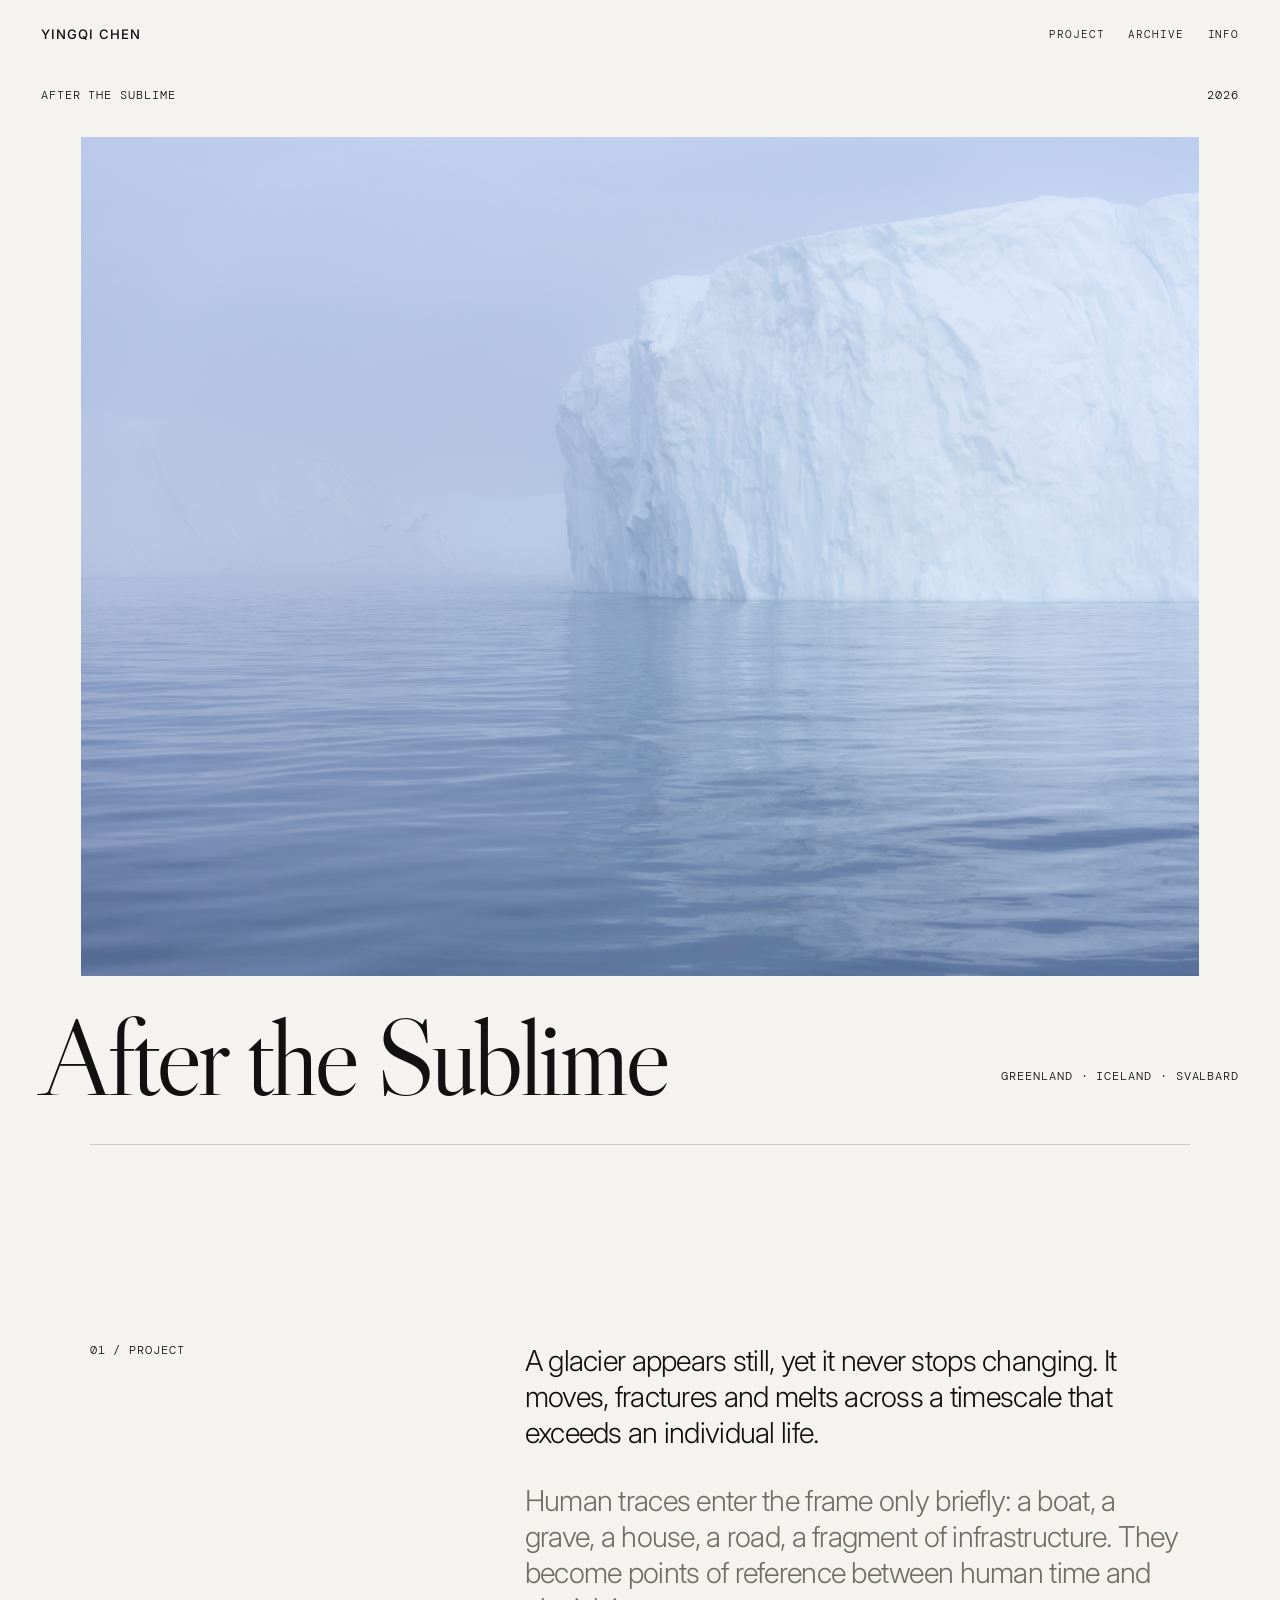
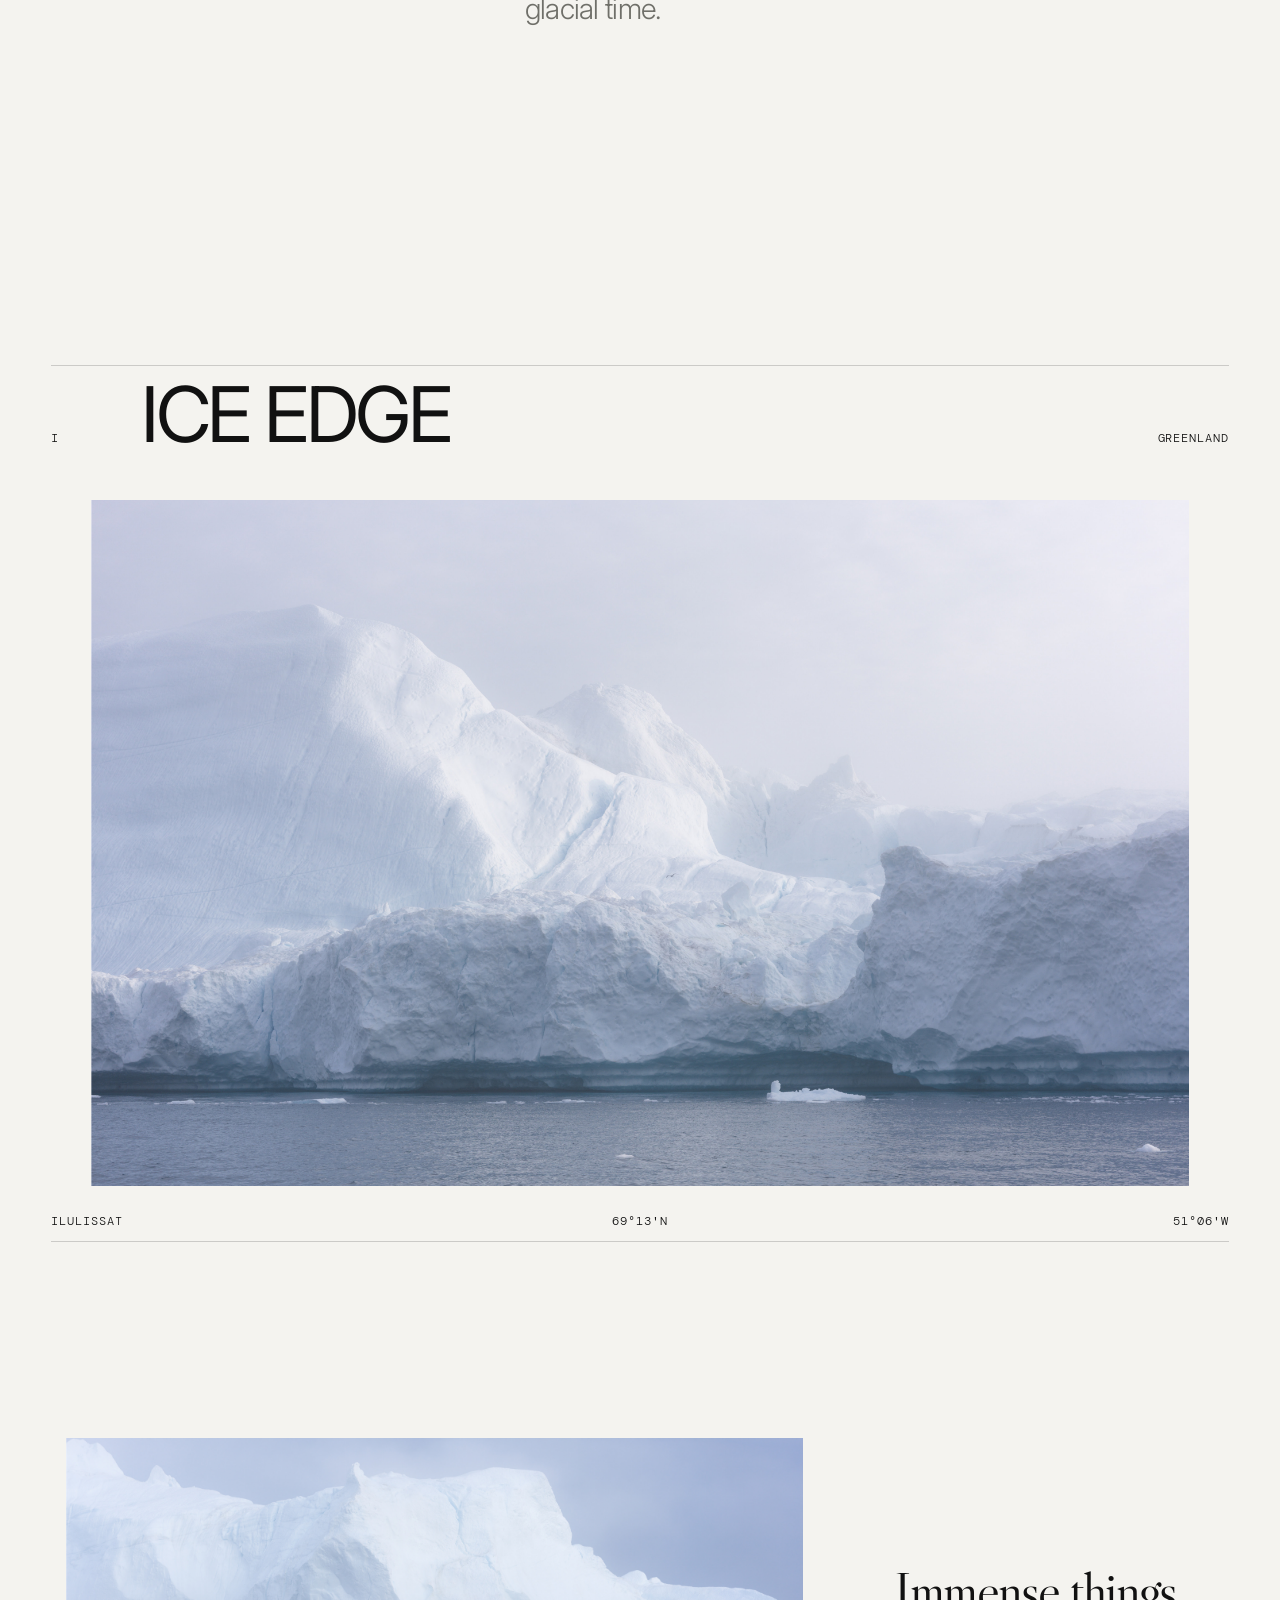
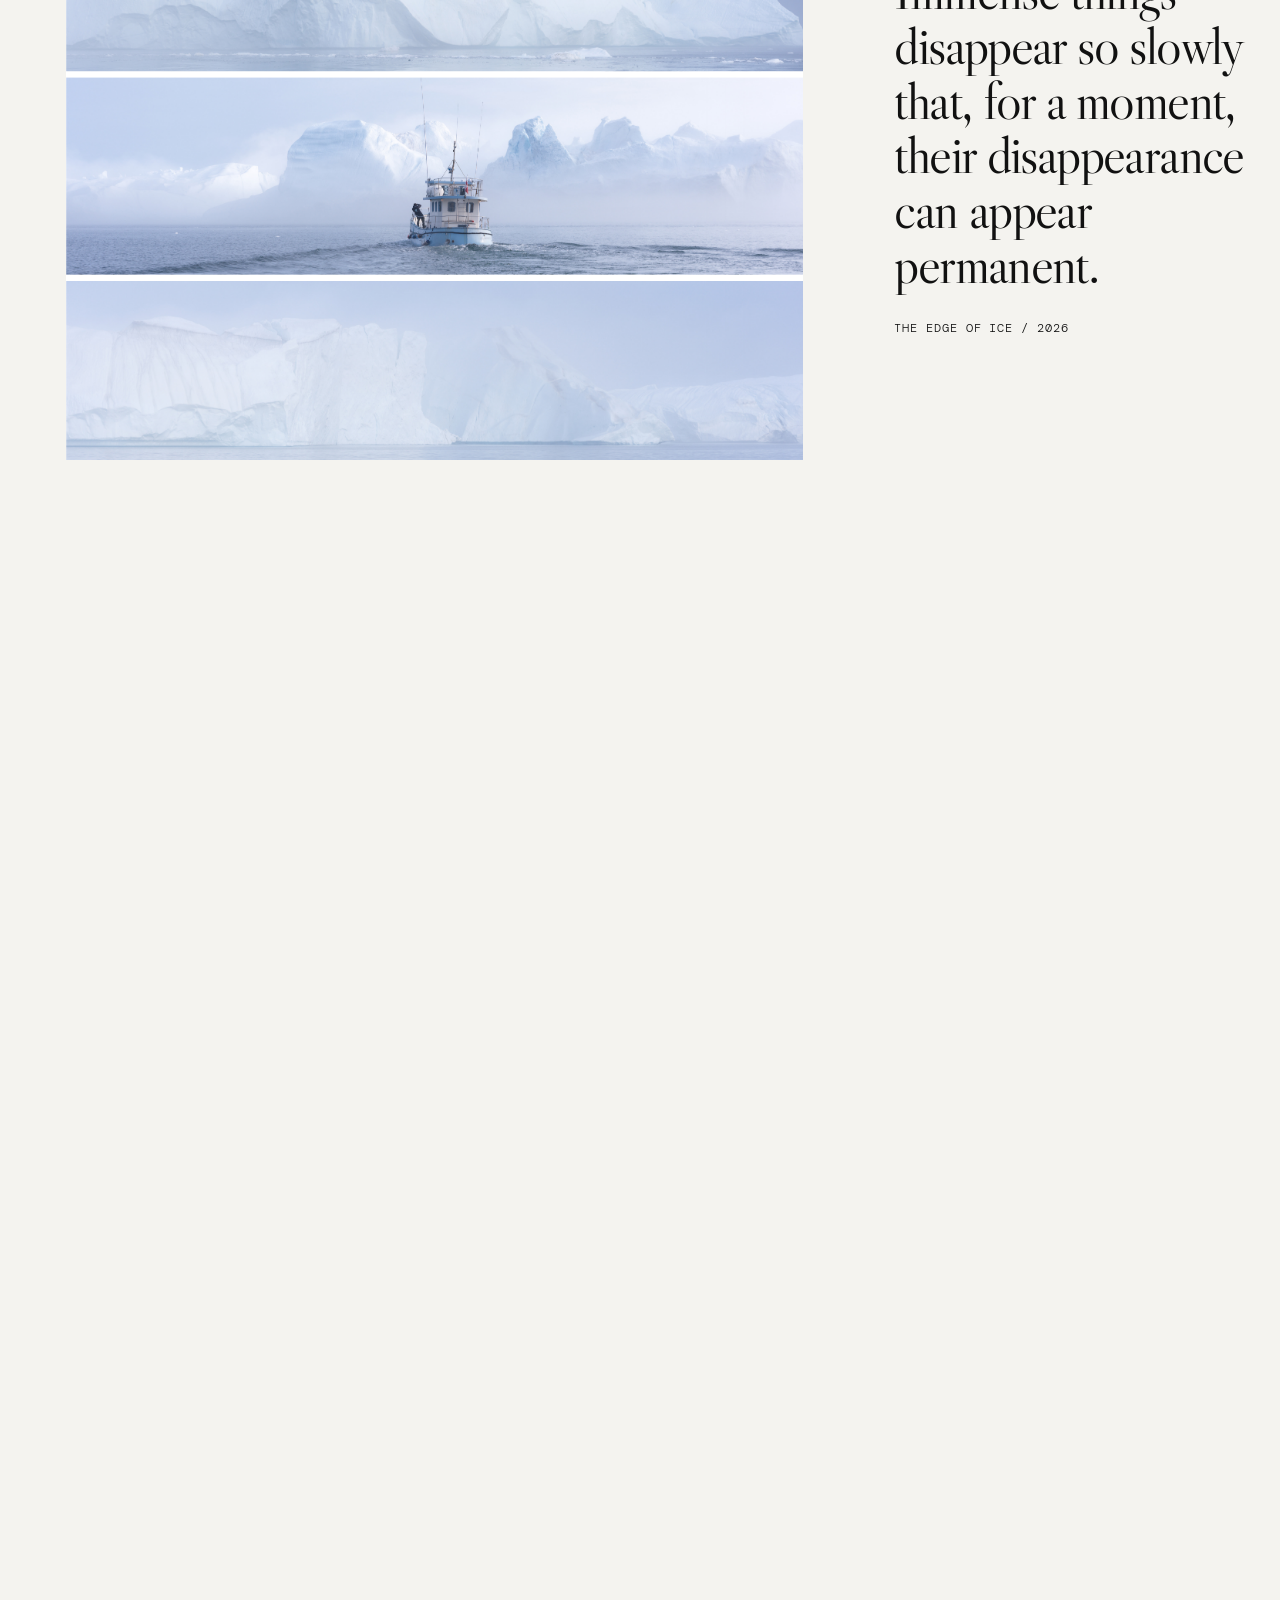
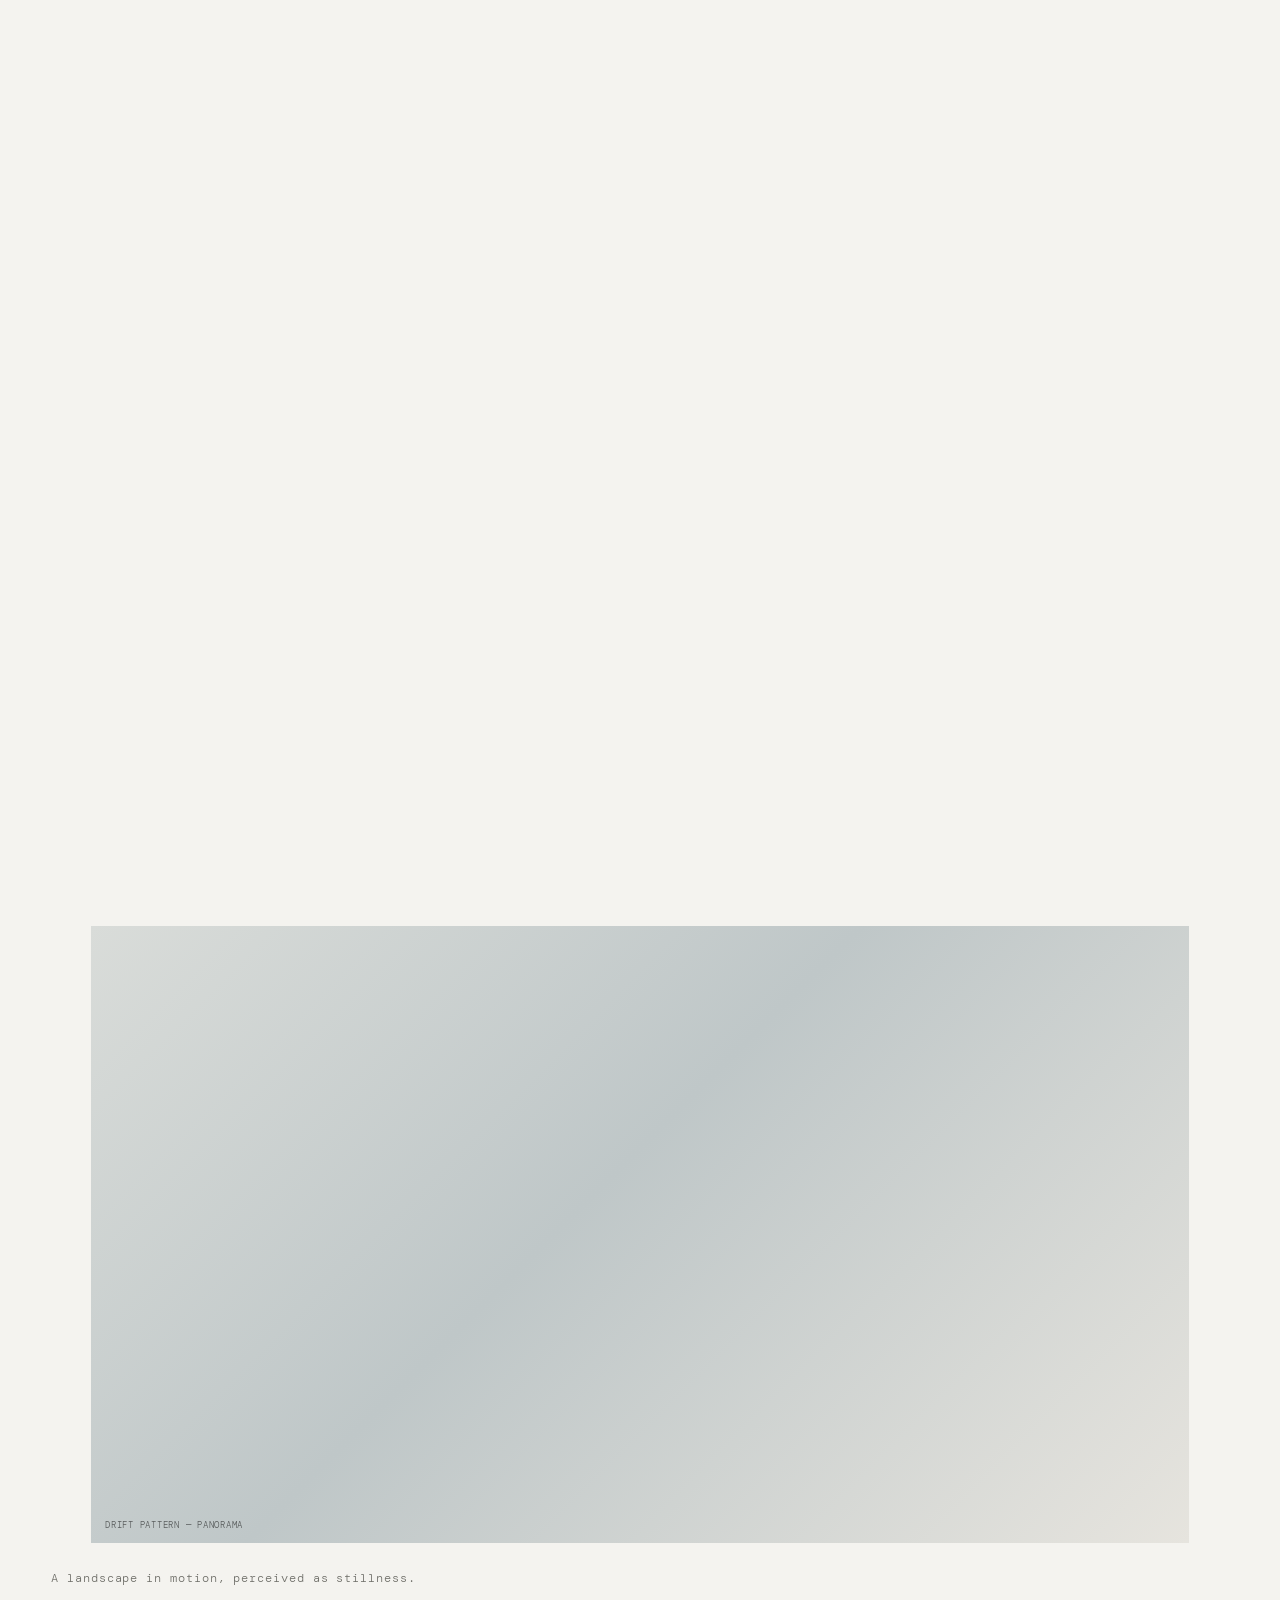
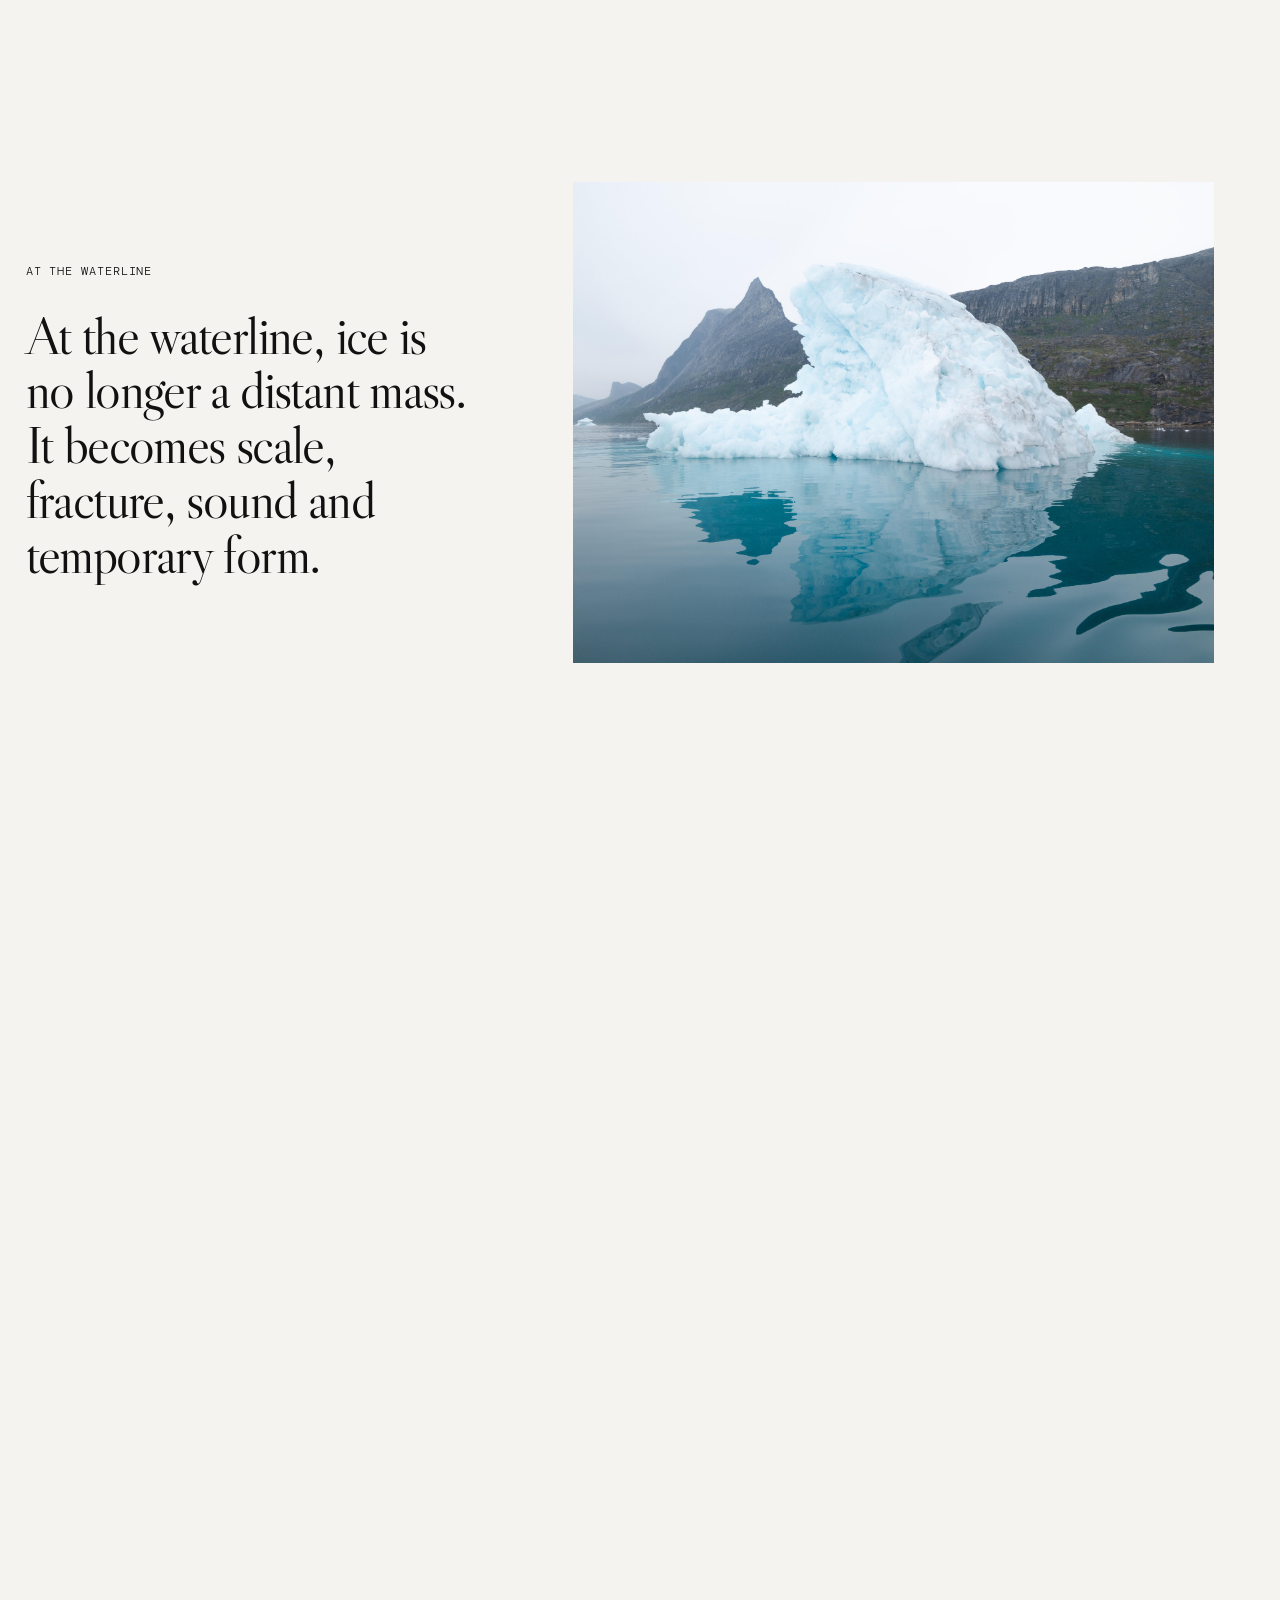
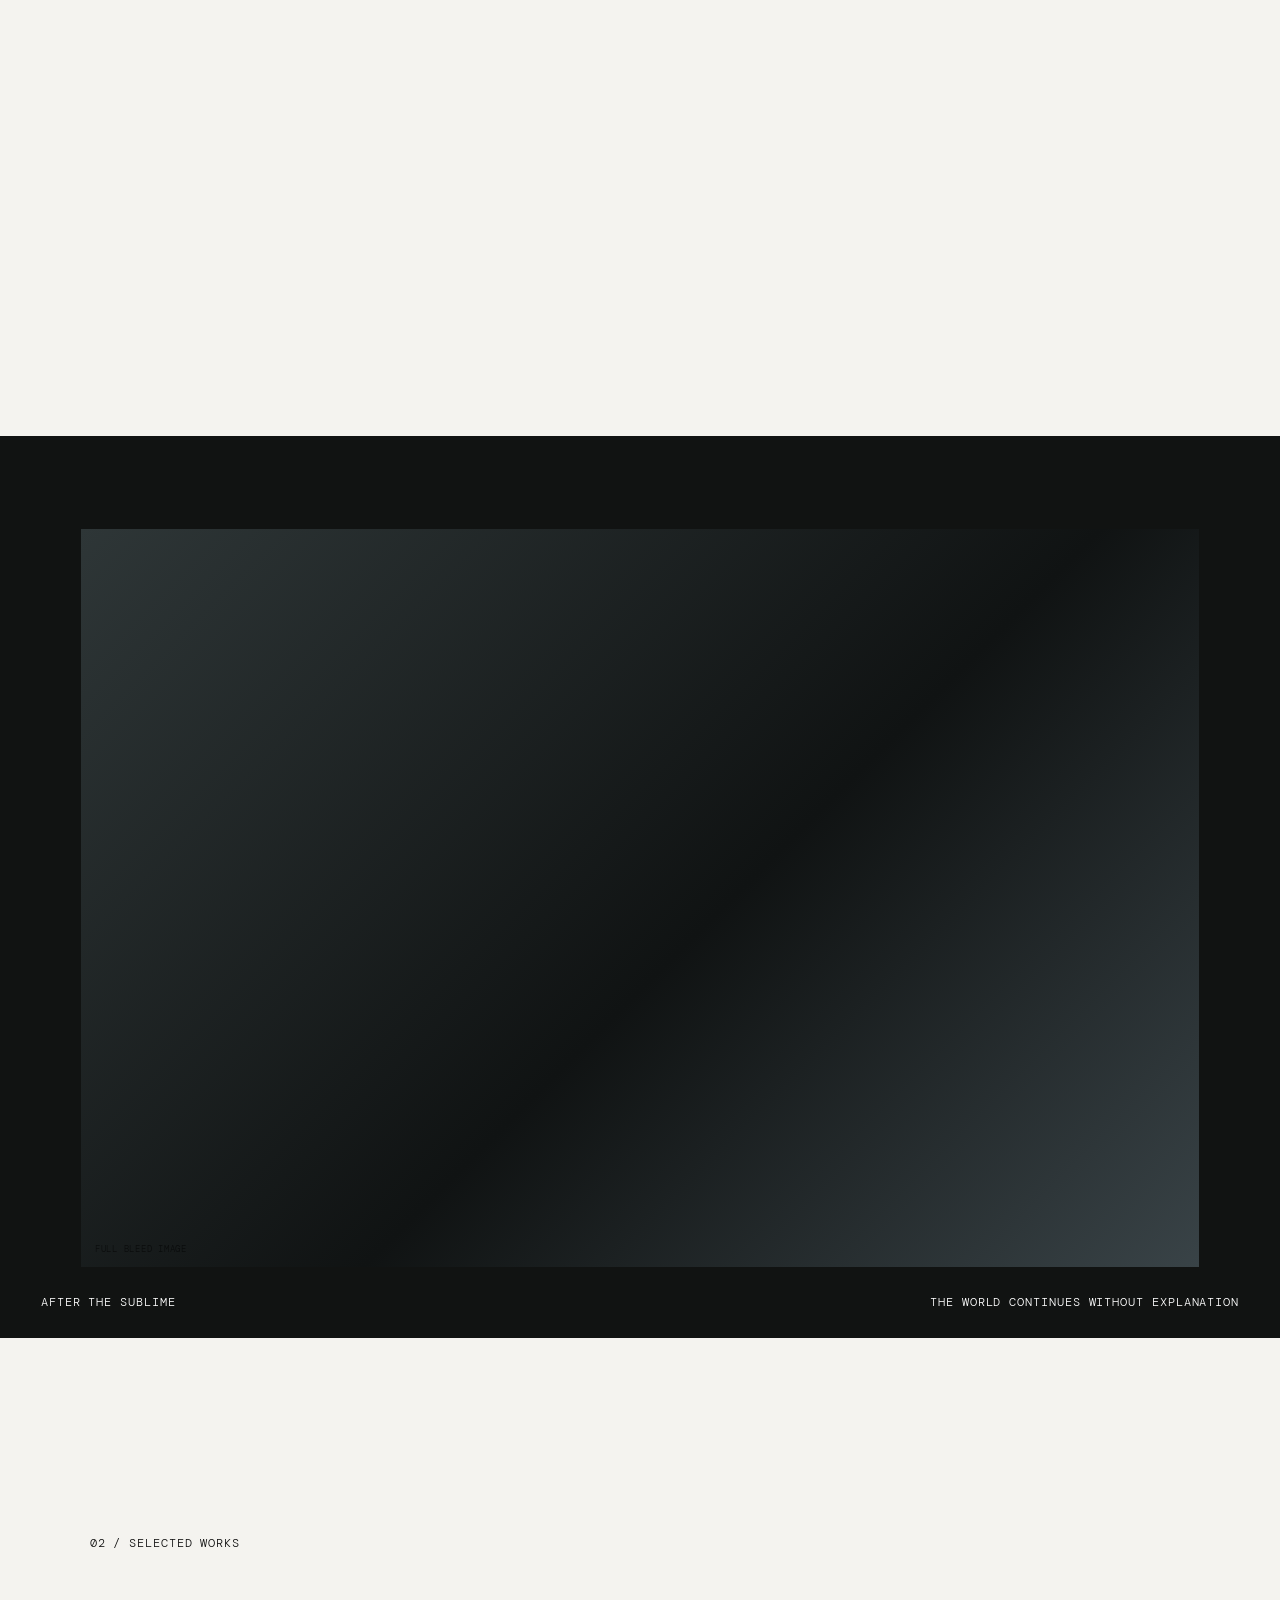
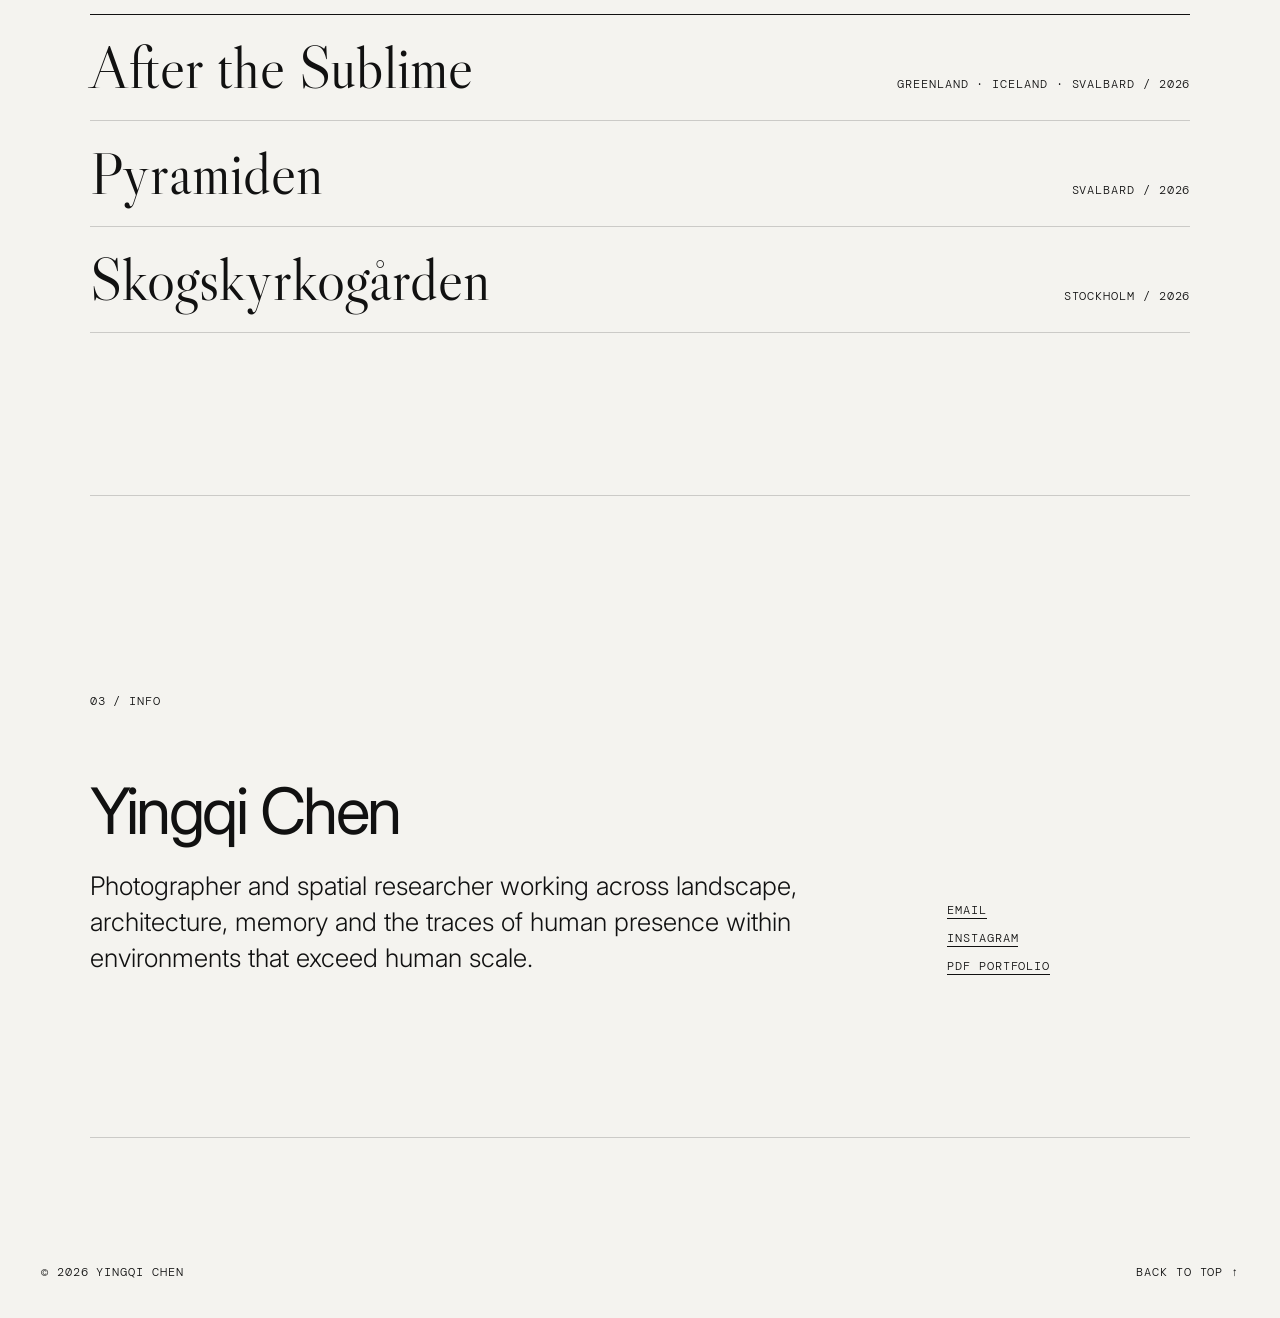
==== commit e6e3a358: "Update index.html" ====
--- a/index.html
+++ b/index.html
@@ -146,7 +146,7 @@
 
       <div class="diptych">
         <figure class="image-placeholder landscape" data-label="HUMAN TRACE — IMAGE 01">
-          <img src="assets/images/human-time-01.jpg" alt="Human Time 01" loading="lazy" onerror="this.remove()">
+          <img src="assets/images/human-trace-01.jpg" alt="Human Time 01" loading="lazy" onerror="this.remove()">
         </figure>
         <figure class="image-placeholder landscape" data-label="HUMAN TRACE — IMAGE 02">
           <img src="assets/images/human-time-02.jpg" alt="Human Time 02" loading="lazy" onerror="this.remove()">
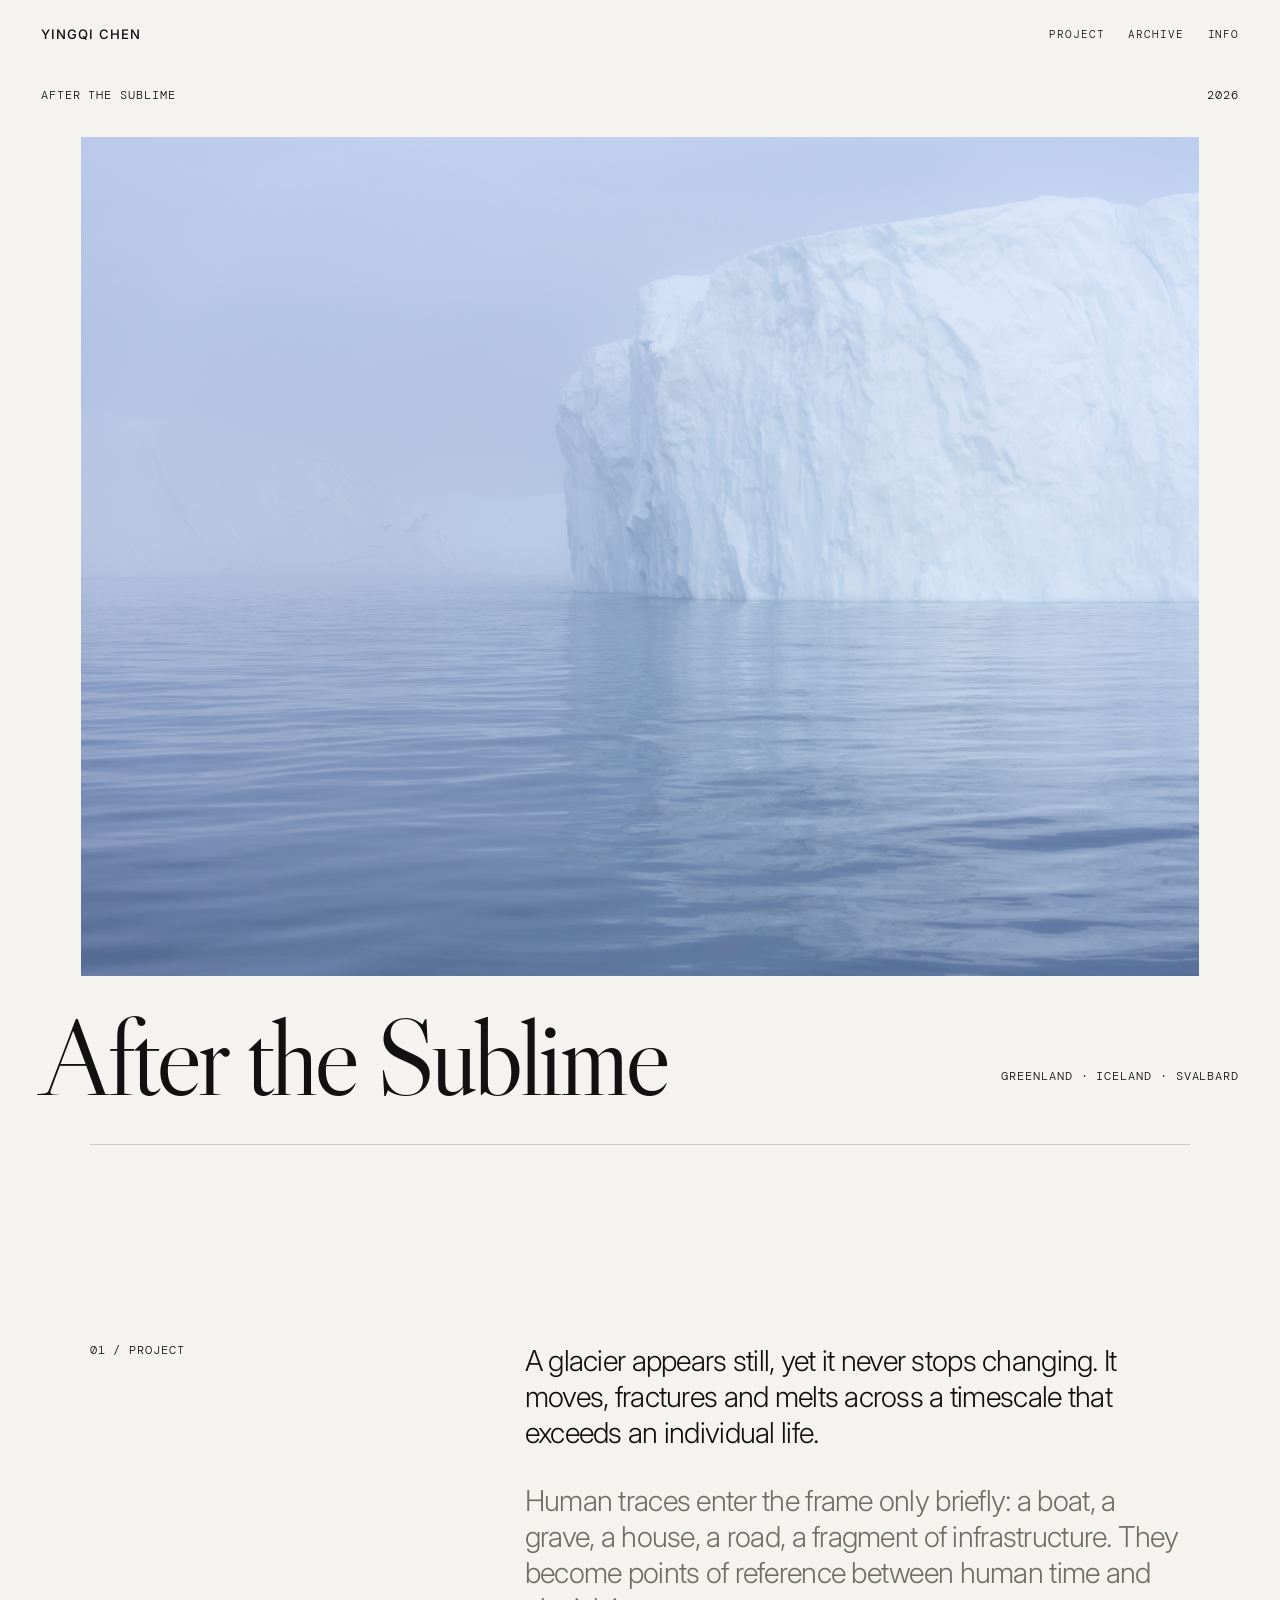
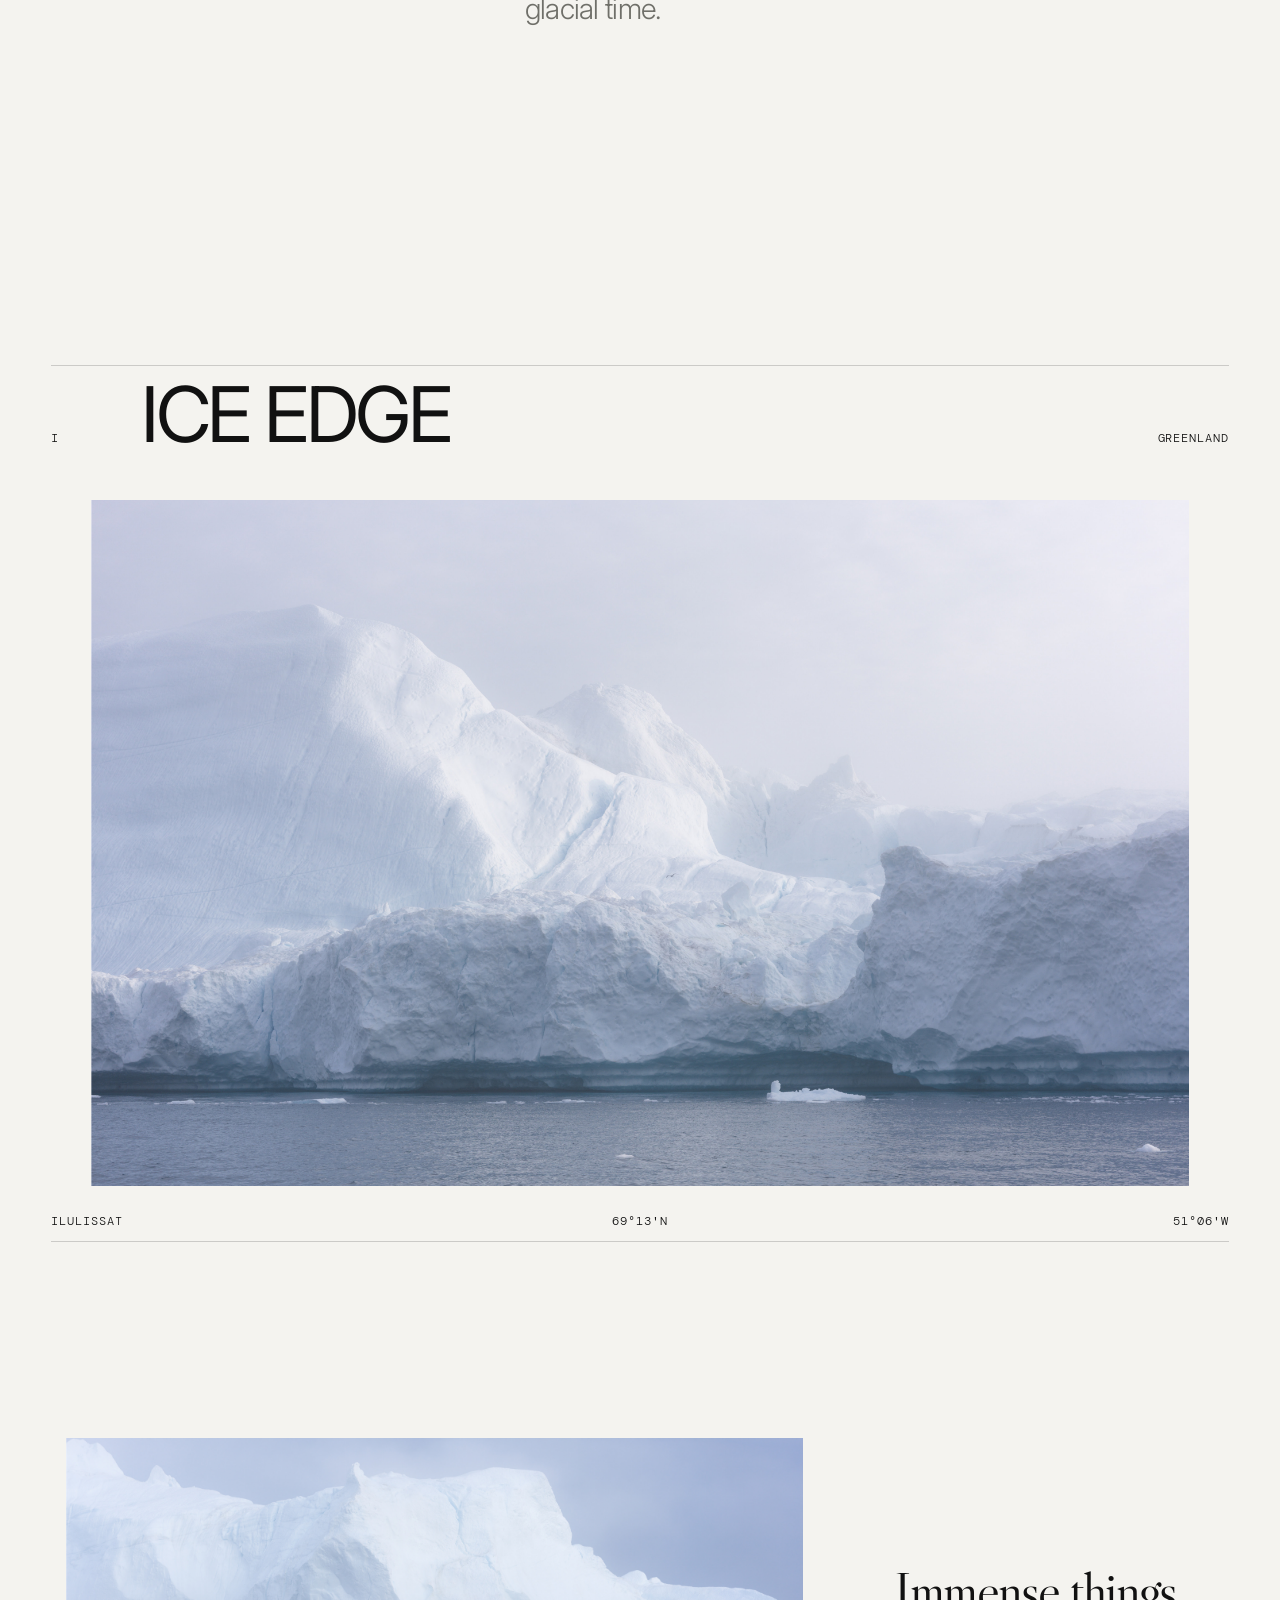
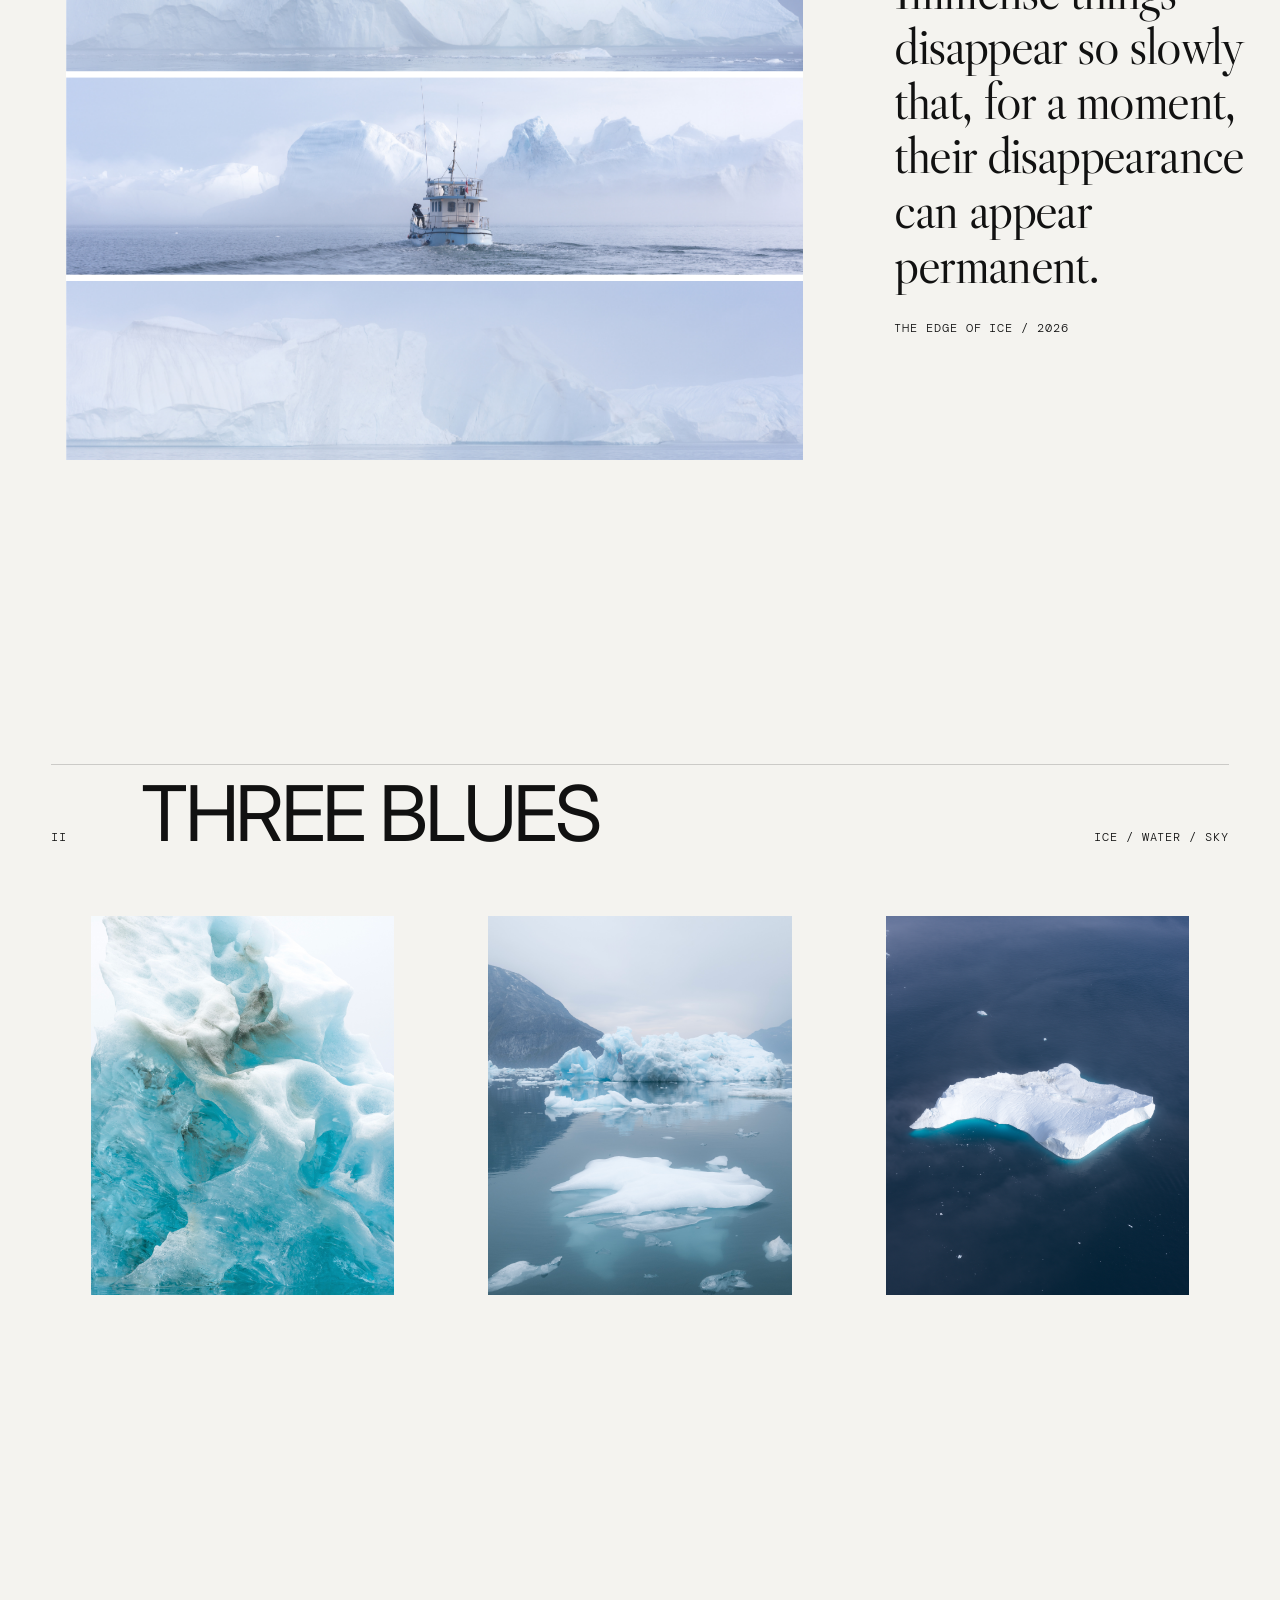
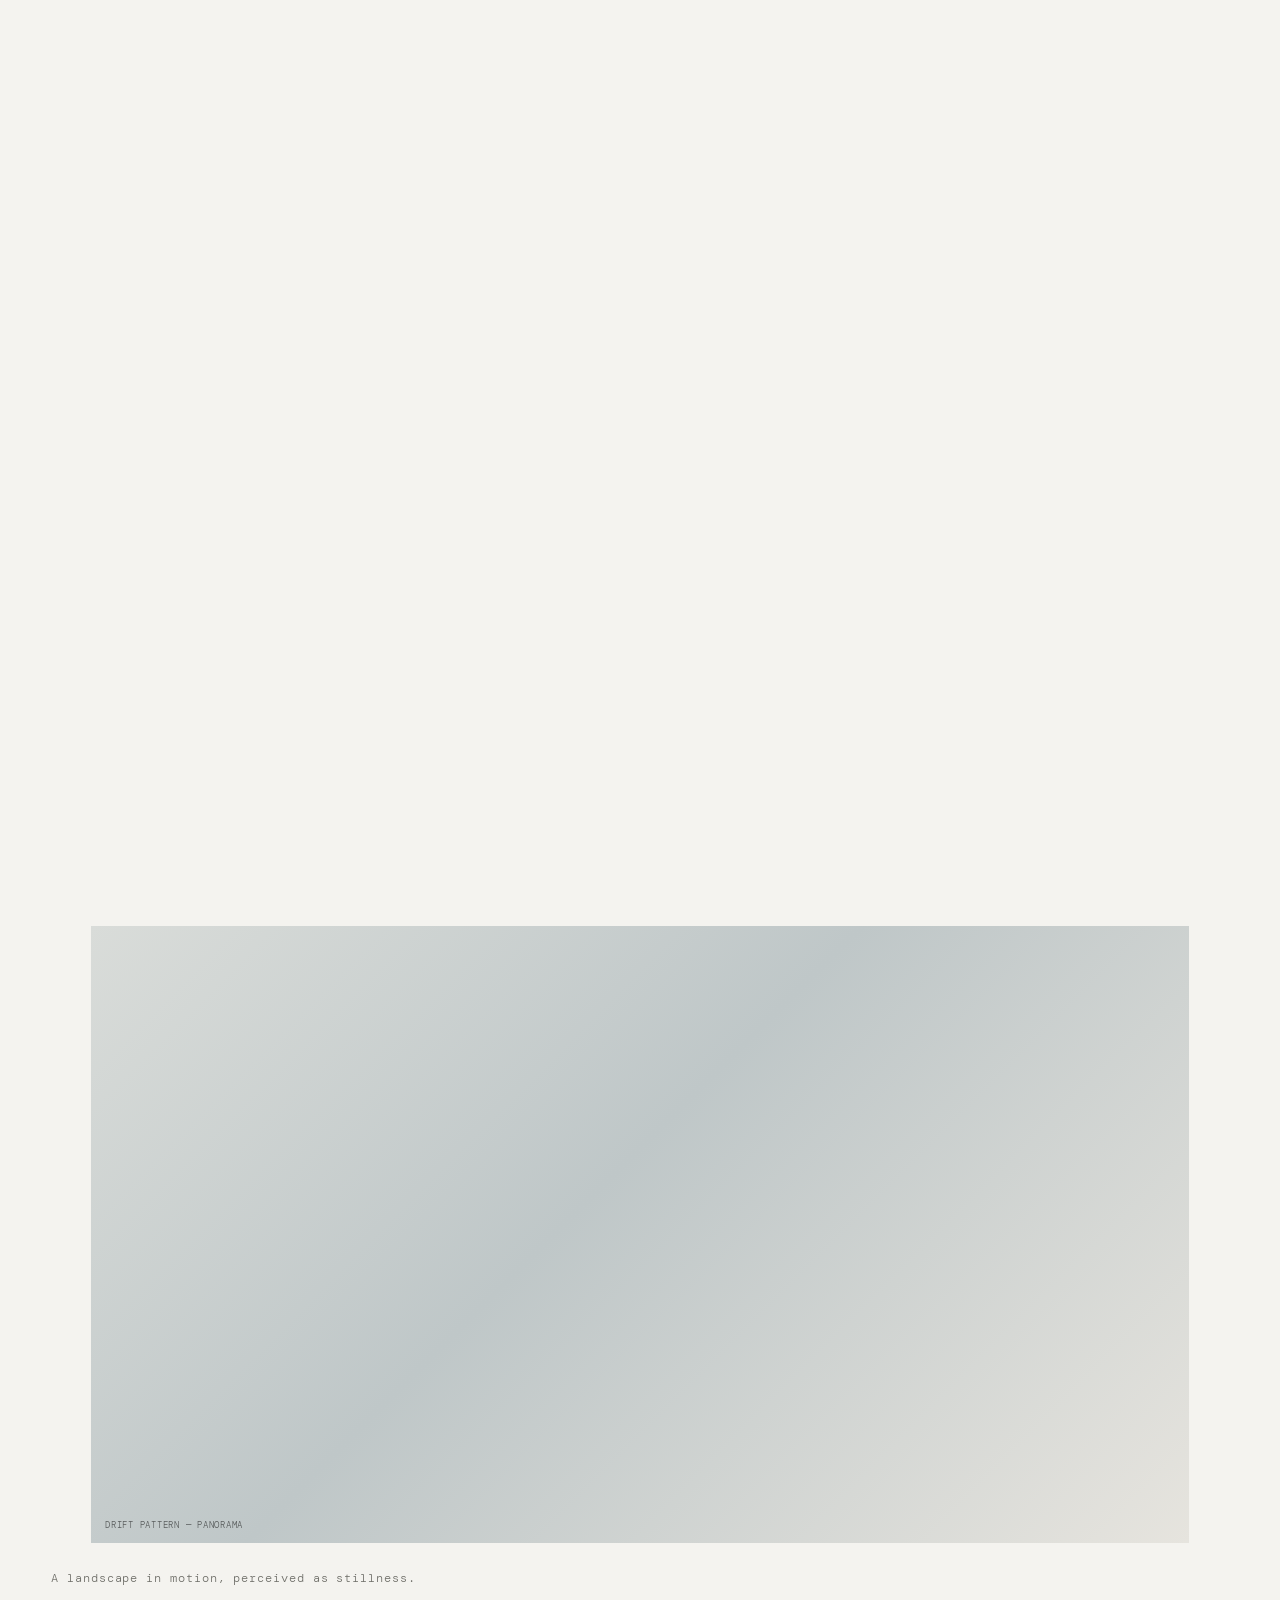
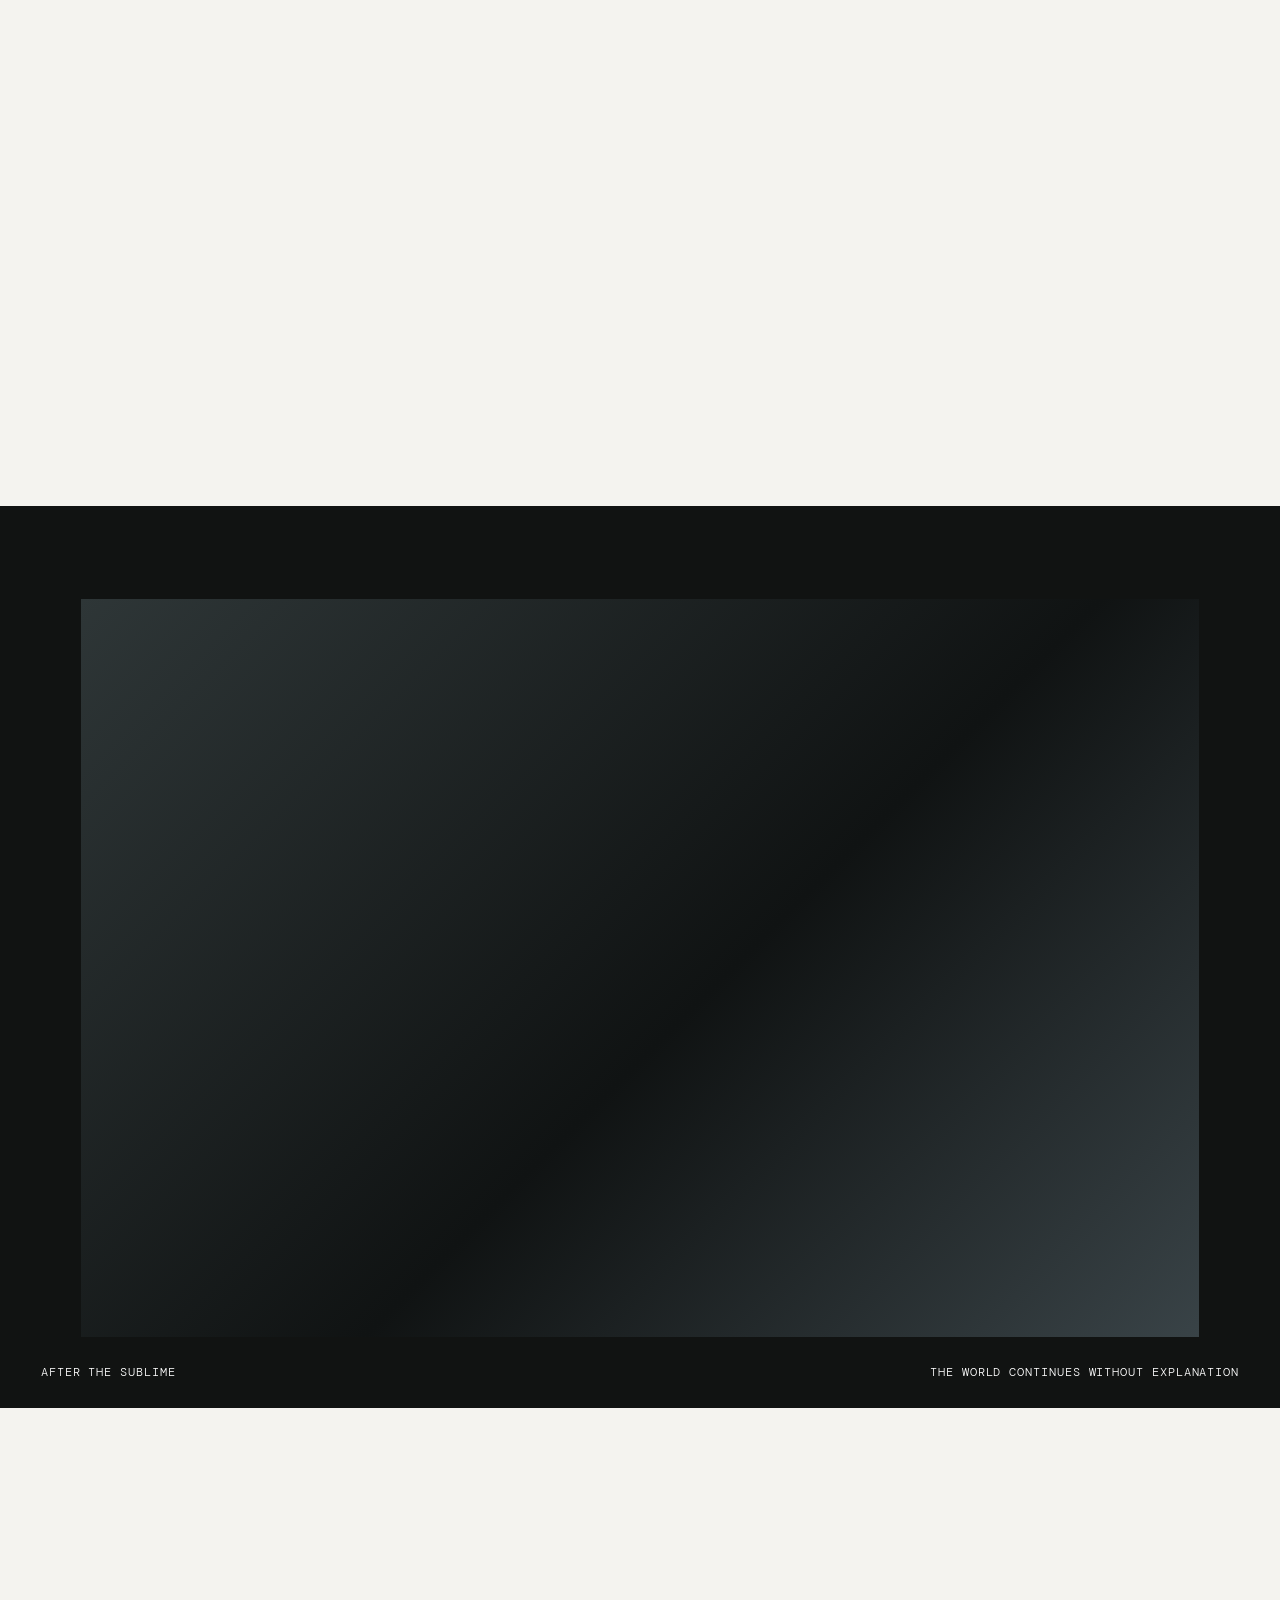
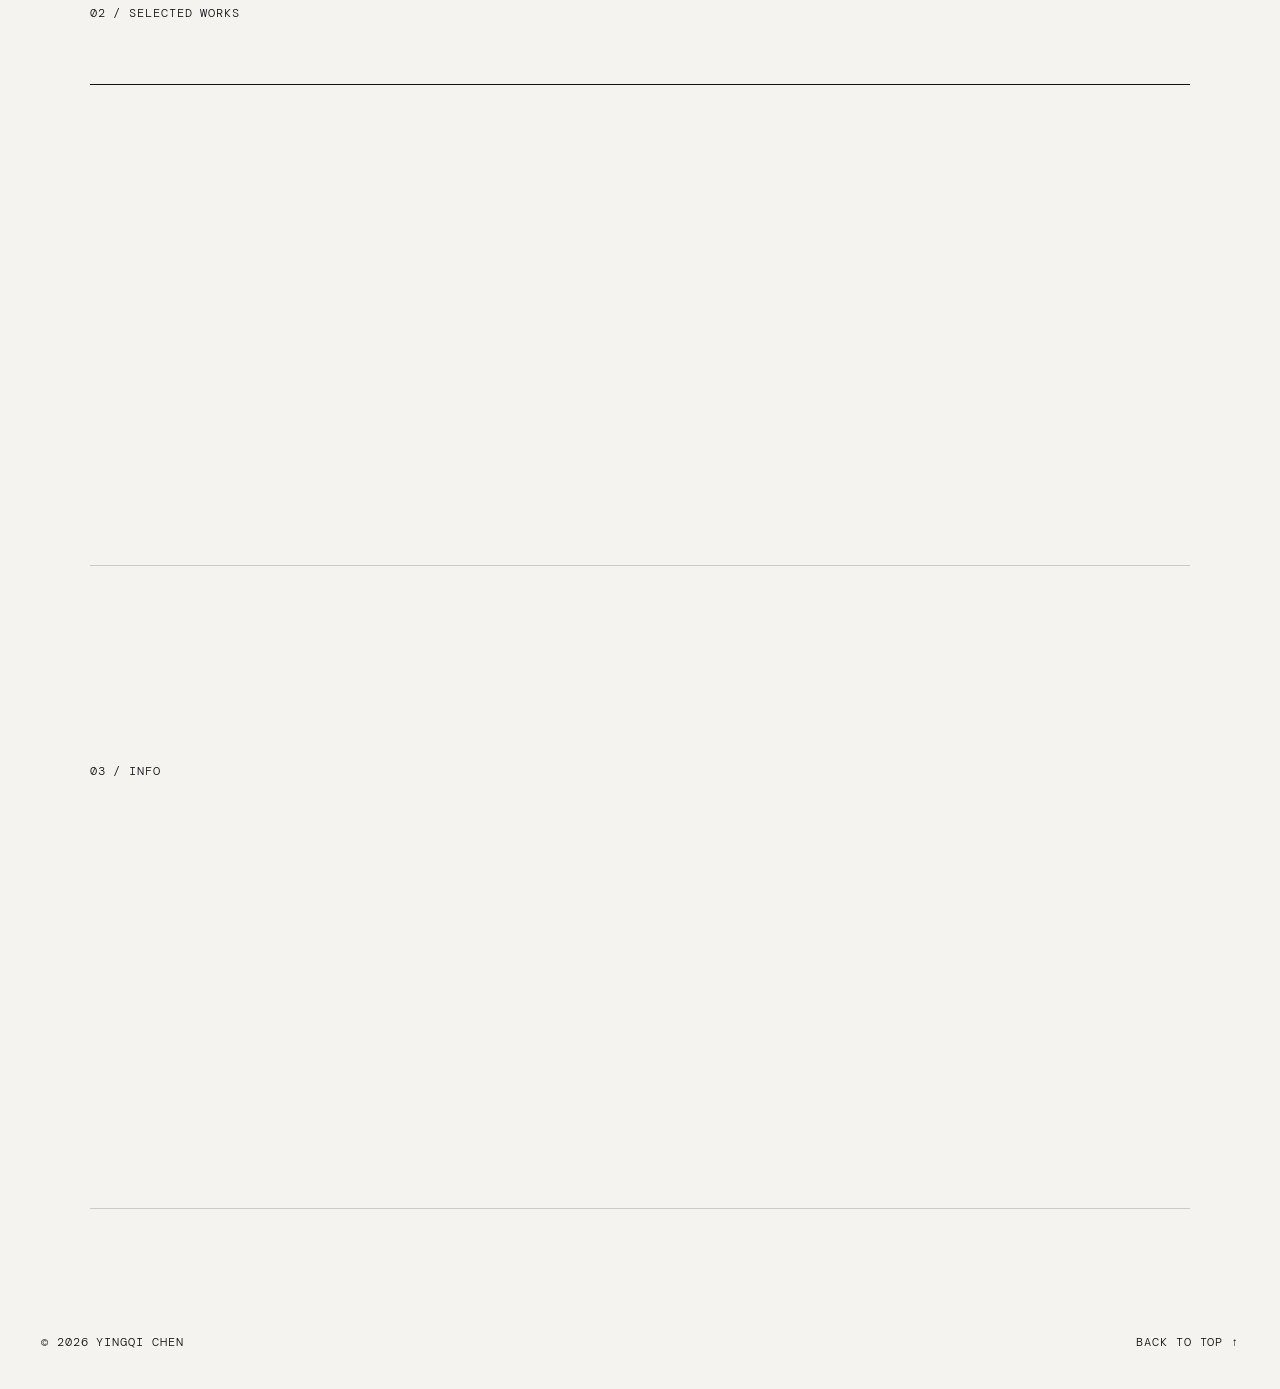
==== commit 82c109f4: "Update index.html" ====
--- a/index.html
+++ b/index.html
@@ -179,7 +179,7 @@
           <span>After the Sublime</span>
           <span class="mono">GREENLAND · ICELAND · SVALBARD / 2026</span>
         </a>
-        <a href="#">
+        <a href="pyramiden.html">
           <span>Pyramiden</span>
           <span class="mono">SVALBARD / 2026</span>
         </a>
--- a/style.css
+++ b/style.css
@@ -280,6 +280,7 @@
 }
 
 .diptych figure:last-child {
+   aspect-ratio: 3 / 4;
   transform: translateY(10vh);
 }
 
